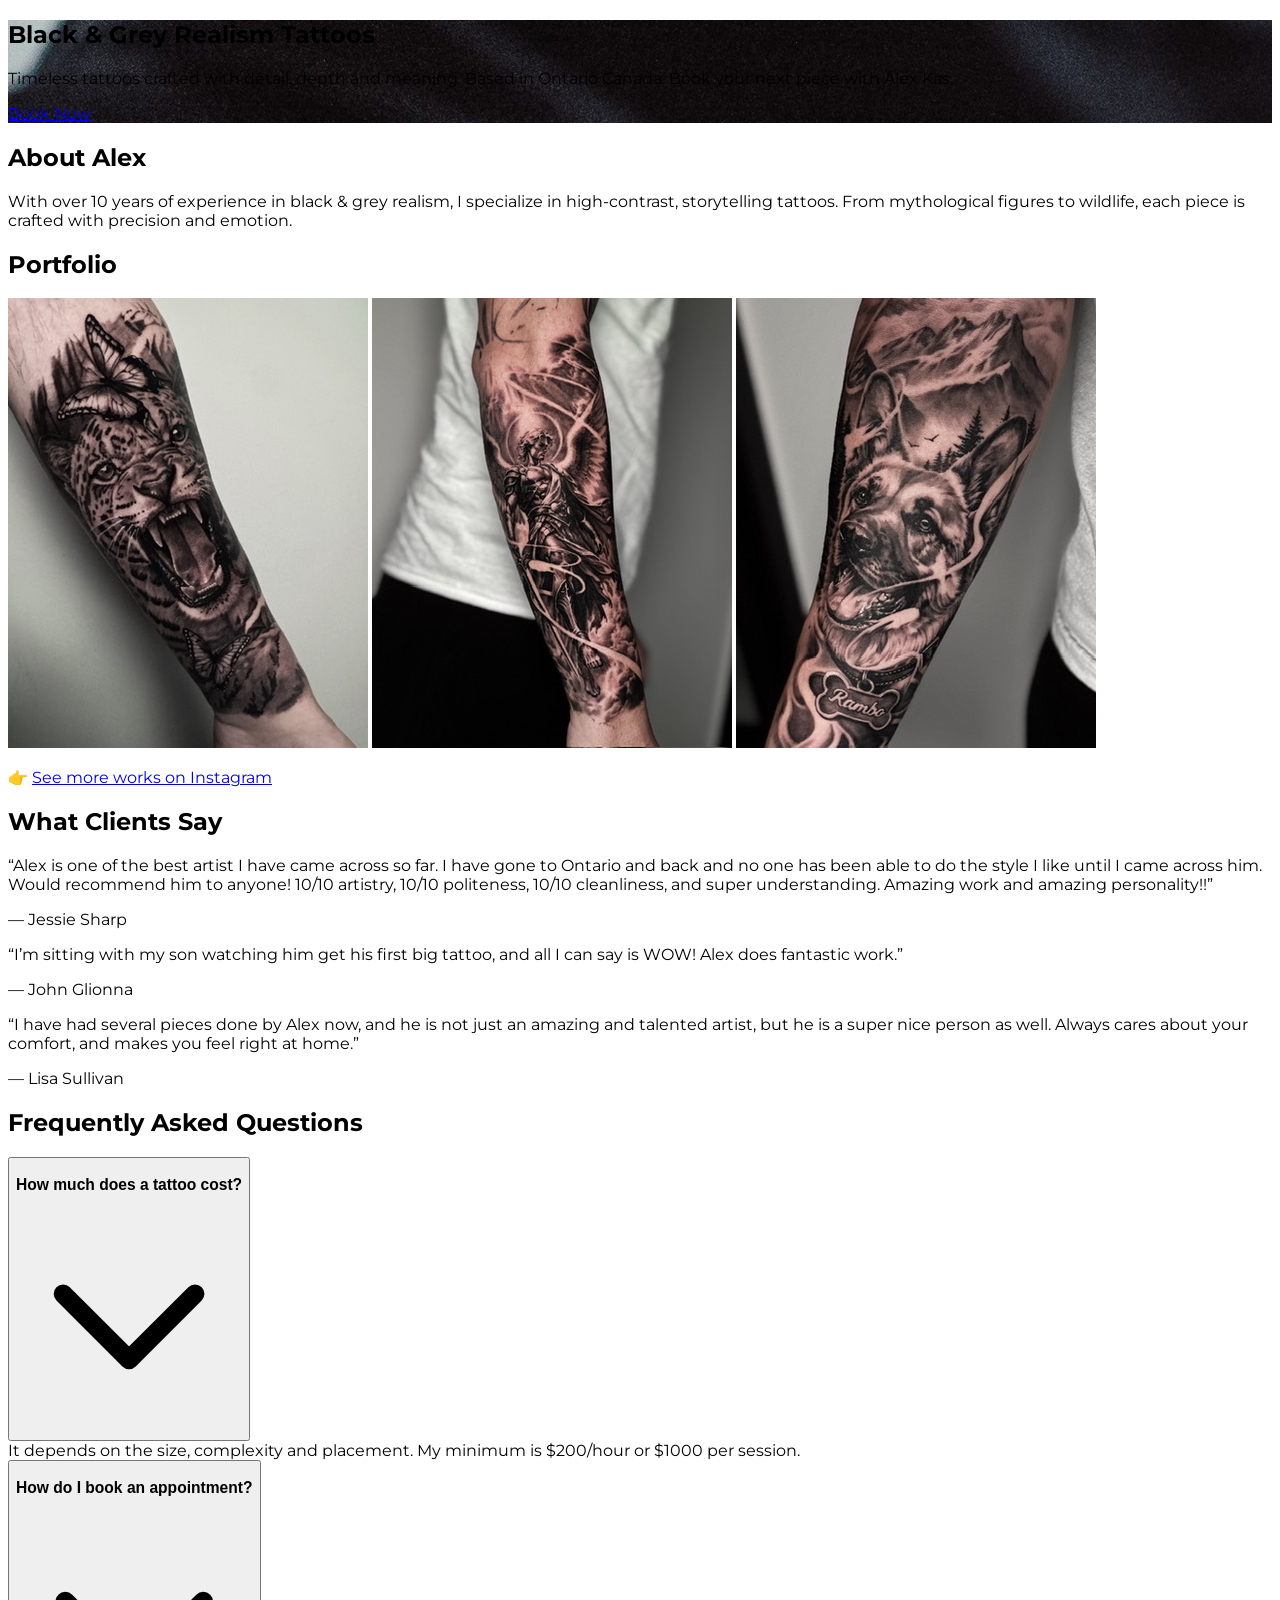
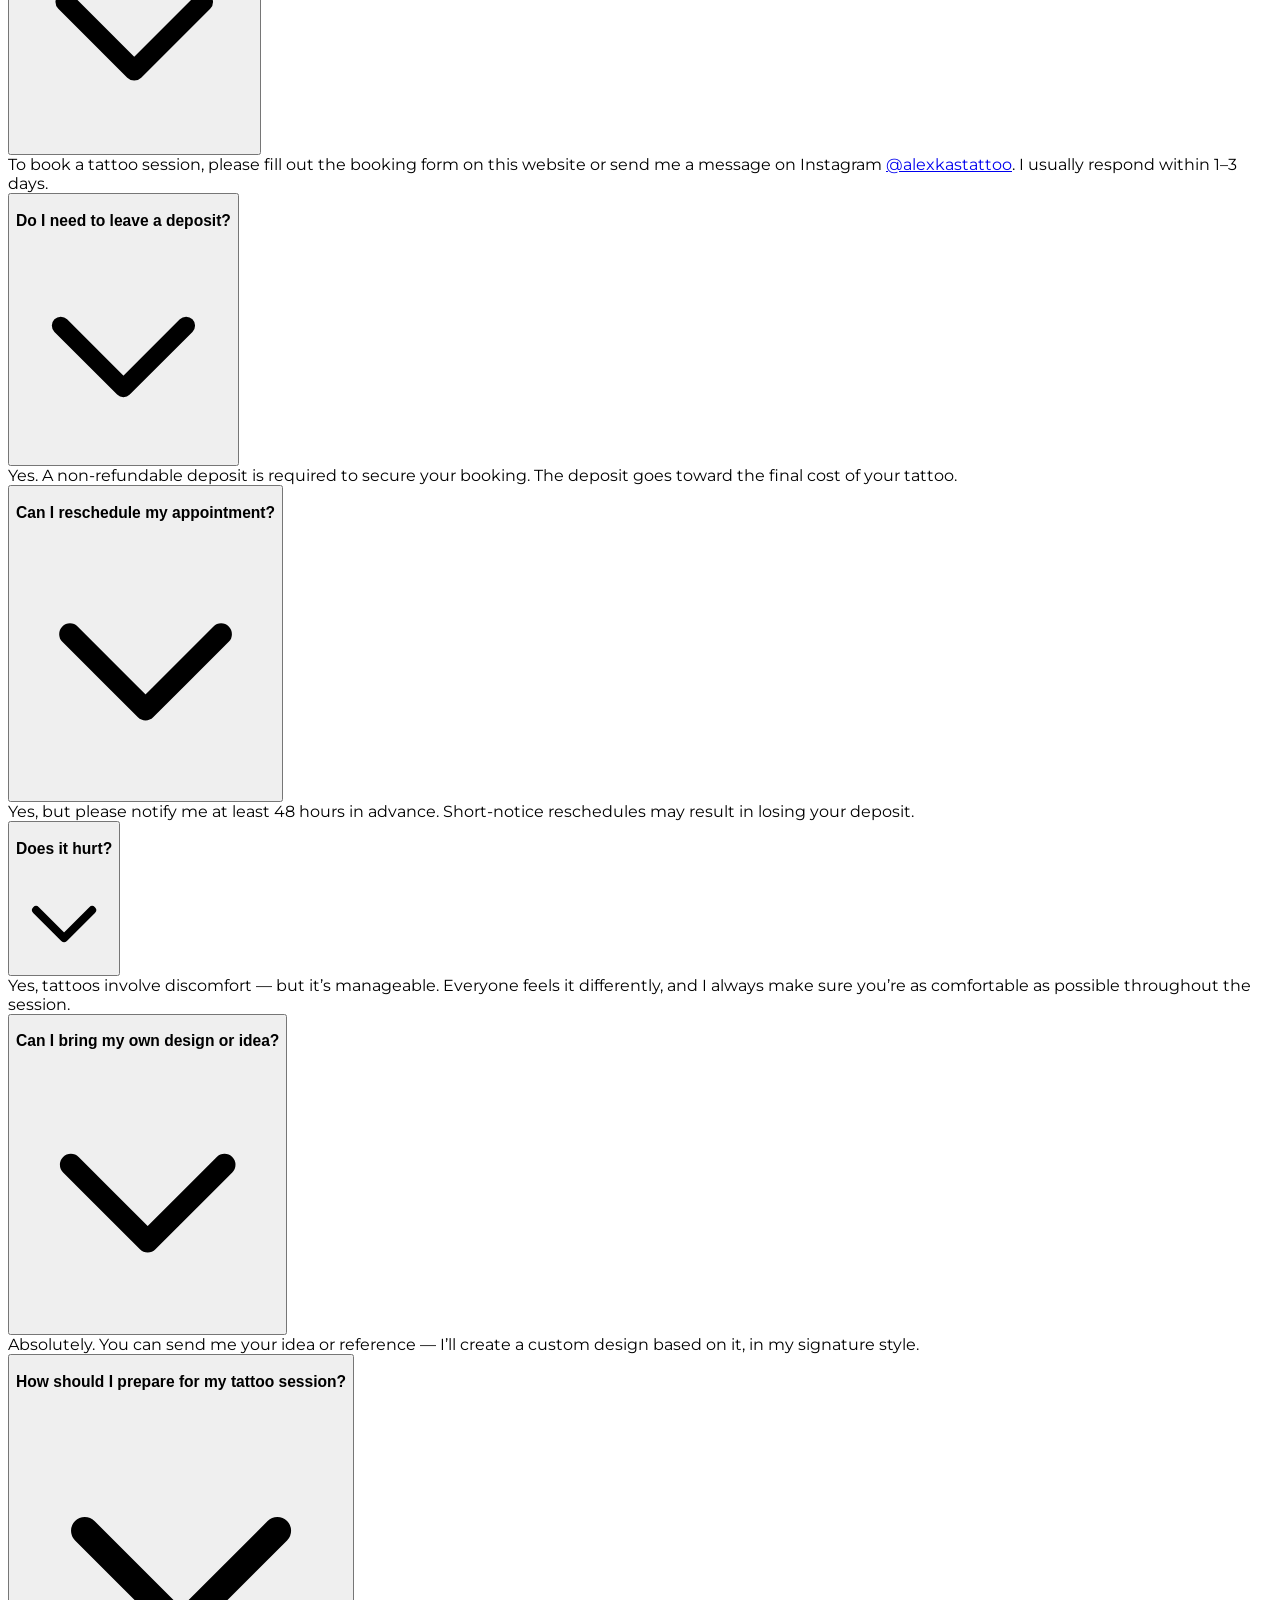
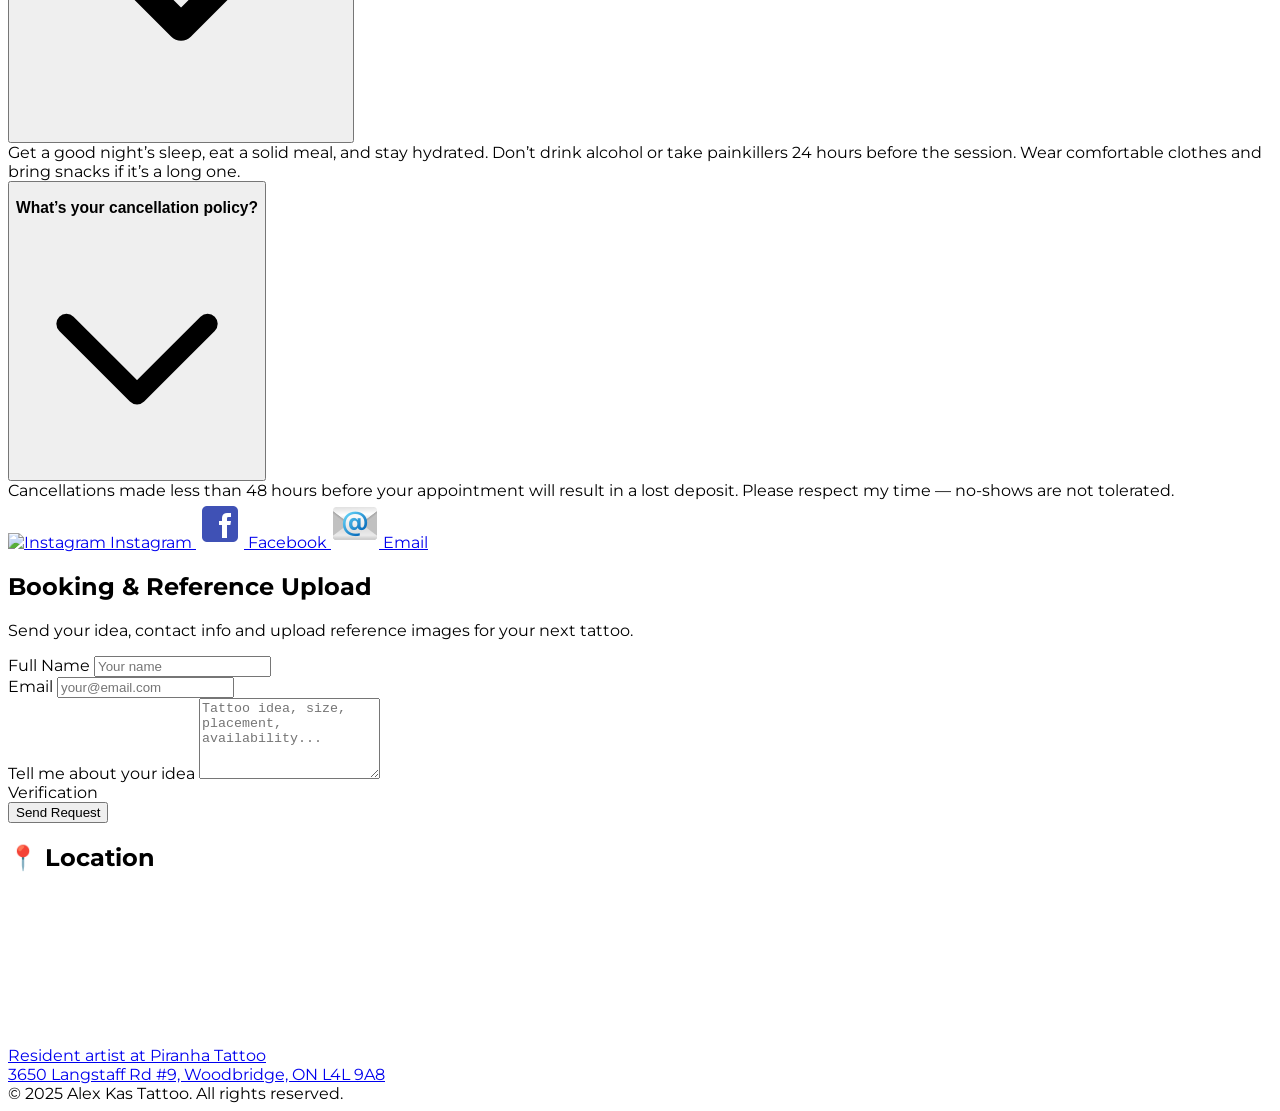
==== index.html @ ca638b86 "Update index.html" ====
<!DOCTYPE html>
<html lang="ru">
<head>
  <meta charset="UTF-8" />
  <meta name="viewport" content="width=device-width, initial-scale=1" />
  <meta name="description" content="Black & Grey realism tattoos by Alex Kas, Woodbridge, Ontario See portfolio & book via Instagram.">
  <!-- Google tag (gtag.js) -->
<script async src="https://www.googletagmanager.com/gtag/js?id=G-YGX8MN893X"></script>
<script>
  window.dataLayer = window.dataLayer || [];
  function gtag(){dataLayer.push(arguments);}
  gtag('js', new Date());

  gtag('config', 'G-YGX8MN893X');
</script>
  <title>Alex Kas Tattoo</title>
  <script src="https://cdn.tailwindcss.com"></script>
  <link rel="icon" href="favicon.ico" type="image/x-icon">
<link rel="shortcut icon" href="img/favicon.ico" type="image/x-icon">
  <link href="https://fonts.googleapis.com/css2?family=Montserrat:wght@400;600;800&display=swap" rel="stylesheet" />
    <script src="https://cdn.tailwindcss.com"></script>
    <script defer src="https://cdn.jsdelivr.net/npm/alpinejs@3.x.x/dist/cdn.min.js"></script>
    <script src="https://www.google.com/recaptcha/api.js" async defer></script>
  <style>
    body { font-family: 'Montserrat', sans-serif; }
  </style>
</head>
<body class="bg-neutral-900 text-white">

  <!-- Логотип по центру -->
<!--<header class="w-full flex justify-start items-center px-6 pt-4 pb-2">
  <img src="img/logo.png" alt="Alex Kas Tattoo Logo" class="h-12" />
</header> -->

 <!-- Главный блок с фоном -->
<section class="h-screen bg-cover bg-center relative" style="background-image: url('./img/alex_work.jpg');">
  <div class="absolute inset-0 bg-black/70"></div> <!-- затемнение -->
  <div class="relative z-10 flex flex-col justify-center items-center h-full text-center px-4">
    <h1 class="text-4xl md:text-6xl font-bold tracking-wide text-white drop-shadow-lg">
      Black & Grey Realism Tattoos
    </h1>
    <p class="mt-4 text-lg md:text-xl text-gray-200 max-w-xl drop-shadow-md">
      Timeless tattoos crafted with detail, depth and meaning. Based in Ontario Canada. Book your next piece with Alex Kas.
    </p>
    <a href="#contact" class="mt-6 inline-block bg-white text-black px-6 py-3 rounded-full font-semibold hover:bg-gray-200 transition">
      Book Now
    </a>
  </div>
</section>

  <!-- О Алексее -->
  <section class="py-16 px-6 max-w-6xl mx-auto text-center">
    <h2 class="text-3xl font-semibold mb-4">About Alex</h2>
    <p class="text-gray-300 text-lg mb-8">
      With over 10 years of experience in black &amp; grey realism, I specialize in high-contrast, storytelling tattoos. From mythological figures to wildlife, each piece is crafted with precision and emotion.
    </p>
  </section>

  <!-- Портфолио -->
  <section class="bg-neutral-800 py-16 px-6">
    <h2 class="text-3xl font-semibold text-center mb-10">Portfolio</h2>
    <div class="grid grid-cols-1 md:grid-cols-3 gap-6 max-w-6xl mx-auto">
      <img src="img/sample1.jpeg" alt="Jaguar anf jungle tattoo" class="rounded-lg shadow-lg" />
      <img src="img/sample2.jpeg" alt="Angel tattoo" class="rounded-lg shadow-lg" />
      <img src="img/sample3.jpeg" alt="Dog and mounths tattoo" class="rounded-lg shadow-lg" />
    </div>
   <p class="text-center text-gray-400 mt-6 text-lg">
  👉 <a href="https://instagram.com/alexkastattoo" target="_blank" class="underline hover:text-white transition">
    See more works on Instagram
  </a>
</p>
  </section>


  <!-- Отзывы -->
  <section class="py-16 px-6 max-w-4xl mx-auto">
    <h2 class="text-3xl font-semibold text-center mb-10">What Clients Say</h2>
    <div class="space-y-6">
      <div class="bg-neutral-800 p-6 rounded-lg shadow">
        <p class="italic text-gray-200">“Alex is one of the best artist I have came across so far. I have gone to Ontario and back and no one has been able to do the style I like until I came across him. Would recommend him to anyone! 10/10 artistry, 10/10 politeness, 10/10 cleanliness, and super understanding. Amazing work and amazing personality!!”</p>
        <p class="mt-2 text-sm text-gray-400">— Jessie Sharp</p>
      </div>
      <div class="bg-neutral-800 p-6 rounded-lg shadow">
        <p class="italic text-gray-200">“I’m sitting with my son watching him get his first big tattoo, and all I can say is WOW! Alex does fantastic work.”</p>
        <p class="mt-2 text-sm text-gray-400">— John Glionna</p>
      </div>
      <div class="bg-neutral-800 p-6 rounded-lg shadow">
        <p class="italic text-gray-200">“I have had several pieces done by Alex now, and he is not just an amazing and talented artist, but he is a super nice person as well. Always cares about your comfort, and makes you feel right at home.”</p>
        <p class="mt-2 text-sm text-gray-400">— Lisa Sullivan</p>
      </div>
    </div>
  </section>

  <!-- Информация о бронировании -->
  <section class="py-16 px-6 max-w-3xl mx-auto">
      <section id="faq" class="bg-neutral-900 py-16 px-6">
  <div class="max-w-4xl mx-auto">
    <h2 class="text-3xl font-bold text-center mb-10">Frequently Asked Questions</h2>
    <div class="space-y-6">
      <div x-data="{ open: false }" class="border-b border-gray-700 pb-4 mb-4">
  <button @click="open = !open" class="flex justify-between items-center w-full text-left text-white text-lg font-semibold">
    <h3 class="text-xl font-semibold">How much does a tattoo cost?</h3>
    <svg :class="{ 'rotate-180': open }" class="w-5 h-5 transform transition-transform" fill="none" stroke="currentColor" stroke-width="2" viewBox="0 0 24 24">
      <path stroke-linecap="round" stroke-linejoin="round" d="M19 9l-7 7-7-7" />
    </svg>
  </button>
  <div x-show="open" x-transition class="mt-2 text-gray-400">
    It depends on the size, complexity and placement. My minimum is $200/hour or $1000 per session.
  </div>
</div>
        <div x-data="{ open: false }" class="border-b border-gray-700 pb-4 mb-4">
  <button @click="open = !open" class="flex justify-between items-center w-full text-left text-white text-lg font-semibold">
    <h3 class="text-xl font-semibold">How do I book an appointment?</h3>
    <svg :class="{ 'rotate-180': open }" class="w-5 h-5 transform transition-transform" fill="none" stroke="currentColor" stroke-width="2" viewBox="0 0 24 24">
      <path stroke-linecap="round" stroke-linejoin="round" d="M19 9l-7 7-7-7" />
    </svg>
  </button>
  <div x-show="open" x-transition class="mt-2 text-gray-400">
     To book a tattoo session, please fill out the booking form on this website or send me a message on Instagram <a href="https://instagram.com/alexkastattoo">@alexkastattoo</a>. I usually respond within 1–3 days.
  </div>
</div>
        <div x-data="{ open: false }" class="border-b border-gray-700 pb-4 mb-4">
  <button @click="open = !open" class="flex justify-between items-center w-full text-left text-white text-lg font-semibold">
    <h3 class="text-xl font-semibold">Do I need to leave a deposit?</h3>
    <svg :class="{ 'rotate-180': open }" class="w-5 h-5 transform transition-transform" fill="none" stroke="currentColor" stroke-width="2" viewBox="0 0 24 24">
      <path stroke-linecap="round" stroke-linejoin="round" d="M19 9l-7 7-7-7" />
    </svg>
  </button>
  <div x-show="open" x-transition class="mt-2 text-gray-400">
     Yes. A non-refundable deposit is required to secure your booking. The deposit goes toward the final cost of your tattoo.
  </div>
</div>
        <div x-data="{ open: false }" class="border-b border-gray-700 pb-4 mb-4">
  <button @click="open = !open" class="flex justify-between items-center w-full text-left text-white text-lg font-semibold">
    <h3 class="text-xl font-semibold">Can I reschedule my appointment?</h3>
    <svg :class="{ 'rotate-180': open }" class="w-5 h-5 transform transition-transform" fill="none" stroke="currentColor" stroke-width="2" viewBox="0 0 24 24">
      <path stroke-linecap="round" stroke-linejoin="round" d="M19 9l-7 7-7-7" />
    </svg>
  </button>
  <div x-show="open" x-transition class="mt-2 text-gray-400">
     Yes, but please notify me at least 48 hours in advance. Short-notice reschedules may result in losing your deposit.
  </div>
</div>
        <div x-data="{ open: false }" class="border-b border-gray-700 pb-4 mb-4">
  <button @click="open = !open" class="flex justify-between items-center w-full text-left text-white text-lg font-semibold">
    <h3 class="text-xl font-semibold">Does it hurt?</h3>
    <svg :class="{ 'rotate-180': open }" class="w-5 h-5 transform transition-transform" fill="none" stroke="currentColor" stroke-width="2" viewBox="0 0 24 24">
      <path stroke-linecap="round" stroke-linejoin="round" d="M19 9l-7 7-7-7" />
    </svg>
  </button>
  <div x-show="open" x-transition class="mt-2 text-gray-400">
     Yes, tattoos involve discomfort — but it’s manageable. Everyone feels it differently, and I always make sure you’re as comfortable as possible throughout the session.
  </div>
</div>
        <div x-data="{ open: false }" class="border-b border-gray-700 pb-4 mb-4">
  <button @click="open = !open" class="flex justify-between items-center w-full text-left text-white text-lg font-semibold">
    <h3 class="text-xl font-semibold">Can I bring my own design or idea?</h3>
    <svg :class="{ 'rotate-180': open }" class="w-5 h-5 transform transition-transform" fill="none" stroke="currentColor" stroke-width="2" viewBox="0 0 24 24">
      <path stroke-linecap="round" stroke-linejoin="round" d="M19 9l-7 7-7-7" />
    </svg>
  </button>
  <div x-show="open" x-transition class="mt-2 text-gray-400">
     Absolutely. You can send me your idea or reference — I’ll create a custom design based on it, in my signature style.
  </div>
</div>
        <div x-data="{ open: false }" class="border-b border-gray-700 pb-4 mb-4">
  <button @click="open = !open" class="flex justify-between items-center w-full text-left text-white text-lg font-semibold">
    <h3 class="text-xl font-semibold">How should I prepare for my tattoo session?</h3>
    <svg :class="{ 'rotate-180': open }" class="w-5 h-5 transform transition-transform" fill="none" stroke="currentColor" stroke-width="2" viewBox="0 0 24 24">
      <path stroke-linecap="round" stroke-linejoin="round" d="M19 9l-7 7-7-7" />
    </svg>
  </button>
  <div x-show="open" x-transition class="mt-2 text-gray-400">
     Get a good night’s sleep, eat a solid meal, and stay hydrated. Don’t drink alcohol or take painkillers 24 hours before the session. Wear comfortable clothes and bring snacks if it’s a long one.
  </div>
</div>
        <div x-data="{ open: false }" class="border-b border-gray-700 pb-4 mb-4">
  <button @click="open = !open" class="flex justify-between items-center w-full text-left text-white text-lg font-semibold">
    <h3 class="text-xl font-semibold">What’s your cancellation policy?</h3>
    <svg :class="{ 'rotate-180': open }" class="w-5 h-5 transform transition-transform" fill="none" stroke="currentColor" stroke-width="2" viewBox="0 0 24 24">
      <path stroke-linecap="round" stroke-linejoin="round" d="M19 9l-7 7-7-7" />
    </svg>
  </button>
  <div x-show="open" x-transition class="mt-2 text-gray-400">
     Cancellations made less than 48 hours before your appointment will result in a lost deposit. Please respect my time — no-shows are not tolerated.
  </div>
</div>
  </div>
</section>
    </div>
     <!-- Соц.сети — иконки с подписями -->
<div class="flex flex-wrap justify-center gap-6 mt-12 text-white">
  <a href="https://instagram.com/alexkastattoo" target="_blank" class="flex items-center gap-2 hover:text-pink-500 transition">
    <img src="img/ig.png" alt="Instagram" class="w-6 h-6" />
    <span class="text-lg">Instagram</span>
  </a>

  <a href="https://www.facebook.com/share/1AUNESRY8v/?mibextid=wwXIfr" target="_blank" class="flex items-center gap-2 hover:text-blue-500 transition">
    <img src="img/fb.png" alt="Facebook" class="w-6 h-6" />
    <span class="text-lg">Facebook</span>
  </a>

  <a href="mailto:alexkastattoo@gmail.com" class="flex items-center gap-2 hover:text-gray-300 transition">
    <img src="img/email.png" alt="Email" class="w-6 h-6" />
    <span class="text-lg">Email</span>
  </a>
</div>
  </section>

  <!-- Контактная форма -->
<section id="contact" class="py-16 px-6 max-w-3xl mx-auto">
    <h2 class="text-3xl font-bold text-center mb-6">Booking & Reference Upload</h2>
      <p class="text-gray-400 text-center mb-8">Send your idea, contact info and upload reference images for your next tattoo.</p>

    <form
      action="https://formsubmit.co/alexkastattoo@gmail.com"
      method="POST"
      enctype="multipart/form-data"
      class="space-y-6 p-6 rounded-lg shadow-lg"
    >
      <input type="hidden" name="_redirect" value="https://alexkastattoo.ca/thanks" />
      <input type="hidden" name="_append" value="false" />
      <input type="hidden" name="_captcha" value="false">
      <input type="hidden" name="_template" value="table">

      <div>
        <label for="name" class="block text-gray-300 mb-1">Full Name</label>
        <input
          type="text"
          id="name"
          name="name"
          required
          placeholder="Your name"
          class="w-full p-3 rounded bg-[#2b2b2b] text-white border border-gray-700 focus:outline-none"
        />
      </div>

      <div>
        <label for="email" class="block text-gray-300 mb-1">Email</label>
        <input
          type="email"
          id="email"
          name="email"
          required
          placeholder="your@email.com"
          class="w-full p-3 rounded bg-[#2b2b2b] text-white border border-gray-700 focus:outline-none"
        />
      </div>

      <div>
        <label for="message" class="block text-gray-300 mb-1">Tell me about your idea</label>
        <textarea
          id="message"
          name="message"
          required
          placeholder="Tattoo idea, size, placement, availability..."
          rows="5"
          class="w-full p-3 rounded bg-[#2b2b2b] text-white border border-gray-700 focus:outline-none"
        ></textarea>
      </div>

      <div>
        <label class="text-gray-300 block mb-2">Verification</label>
        <div class="g-recaptcha" data-sitekey="6LfaK5UrAAAAAIQXeqDtX-rDuoRa6umZ-myr4LVZ"></div>
      </div>

      <button
        type="submit"
        class="w-full bg-white hover:bg-gray-300 text-black font-bold py-3 px-4 rounded transition duration-300"
      >
        Send Request
      </button>
    </form>
  </div>
</section>

<!-- Google reCAPTCHA v2 script -->
<script src="https://www.google.com/recaptcha/api.js" async defer></script>
  </section>


  <!-- MAP SCRIPT -->
  <section id="location" class="py-16 bg-neutral-900 text-center text-white">
    <h2 class="text-3xl font-semibold mb-6">📍 Location</h2>

    <div class="w-full">
        <iframe
            src="https://www.google.com/maps/embed?pb=..."
            class="w-full h-[500px]"
            style="border:0;"
            allowfullscreen=""
            loading="lazy"
            referrerpolicy="strict-origin-when-cross-origin">
        </iframe>
    </div>

    <a href="https://maps.app.goo.gl/rxS71Mxy9fj9t4HE7"
       target="_blank"
       class="block mt-6 text-blue-400 underline hover:text-blue-200">
        Resident artist at Piranha Tattoo<br>
        3650 Langstaff Rd #9, Woodbridge, ON L4L 9A8
    </a>
</section>

  <!-- Футер -->
  <footer class="bg-neutral-950 py-6 text-center text-gray-500 text-sm">
    &copy; 2025 Alex Kas Tattoo. All rights reserved.
  </footer>

</body>
</html>
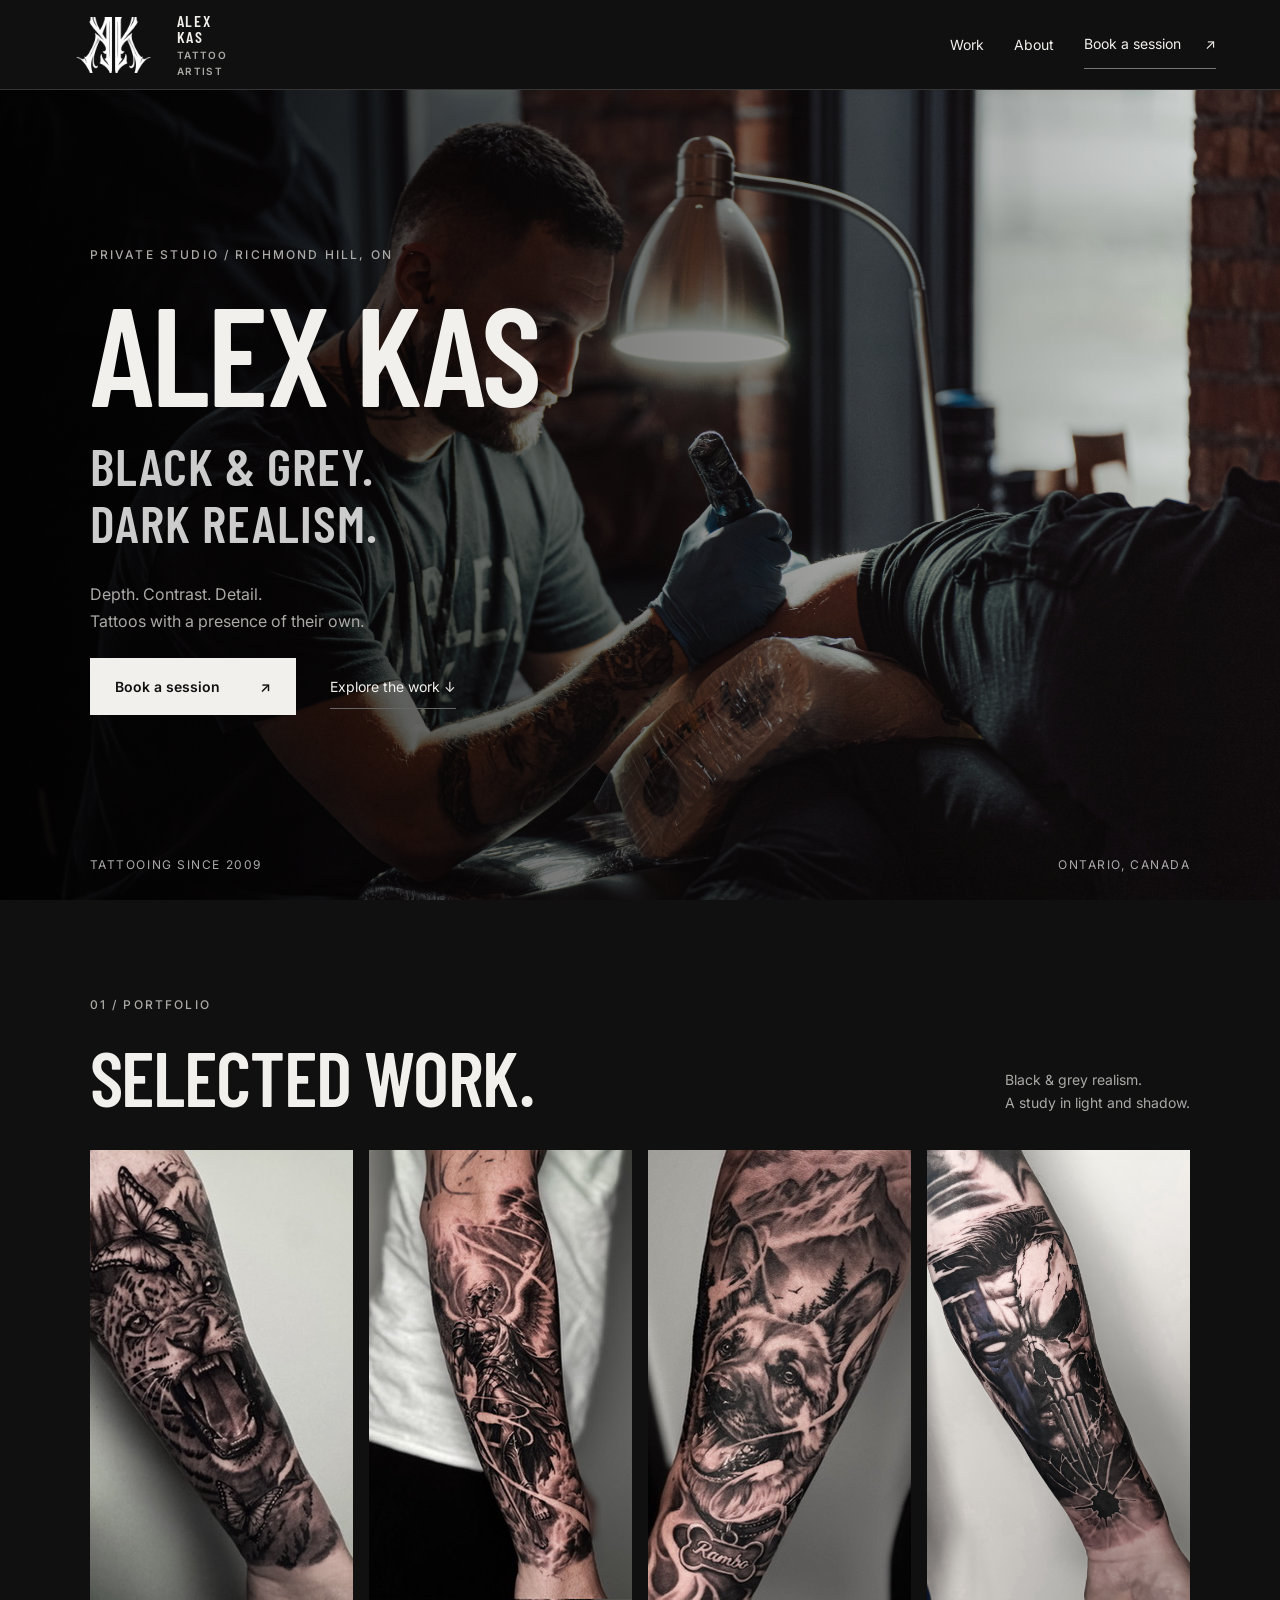
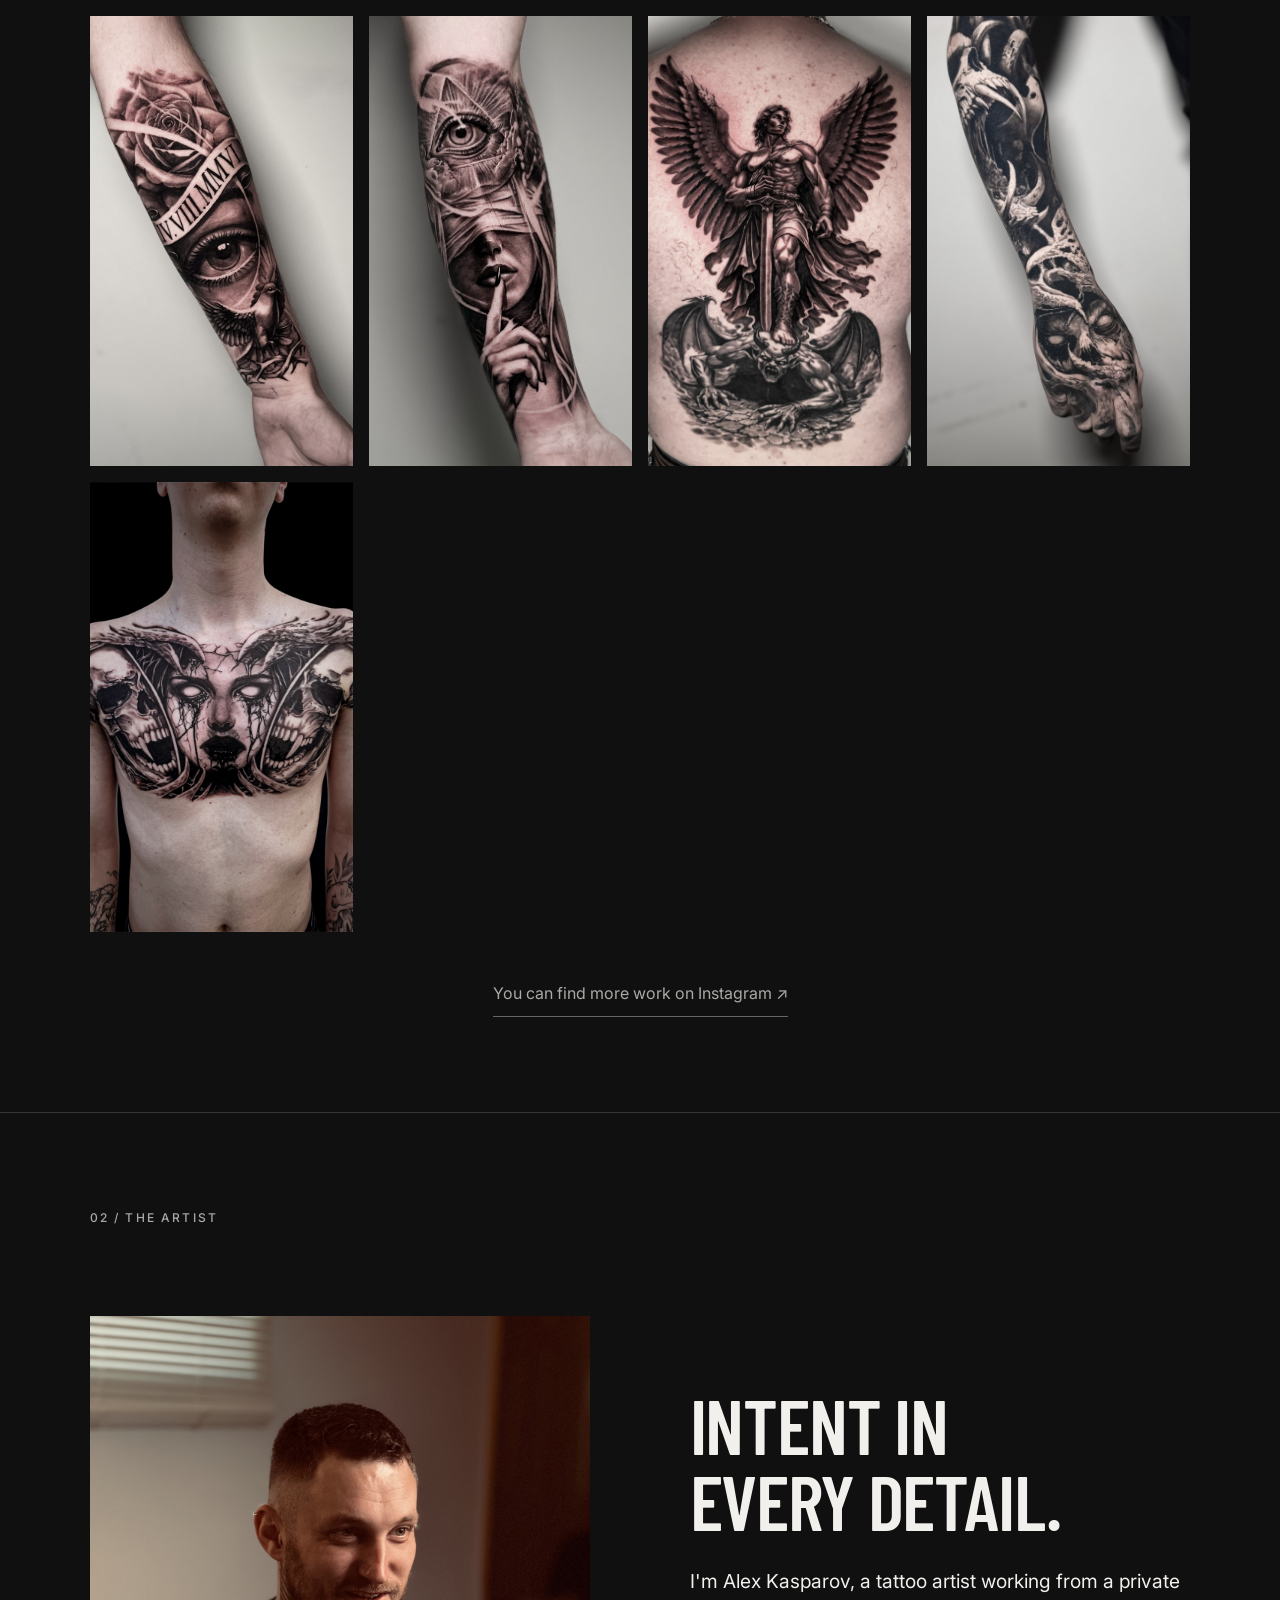
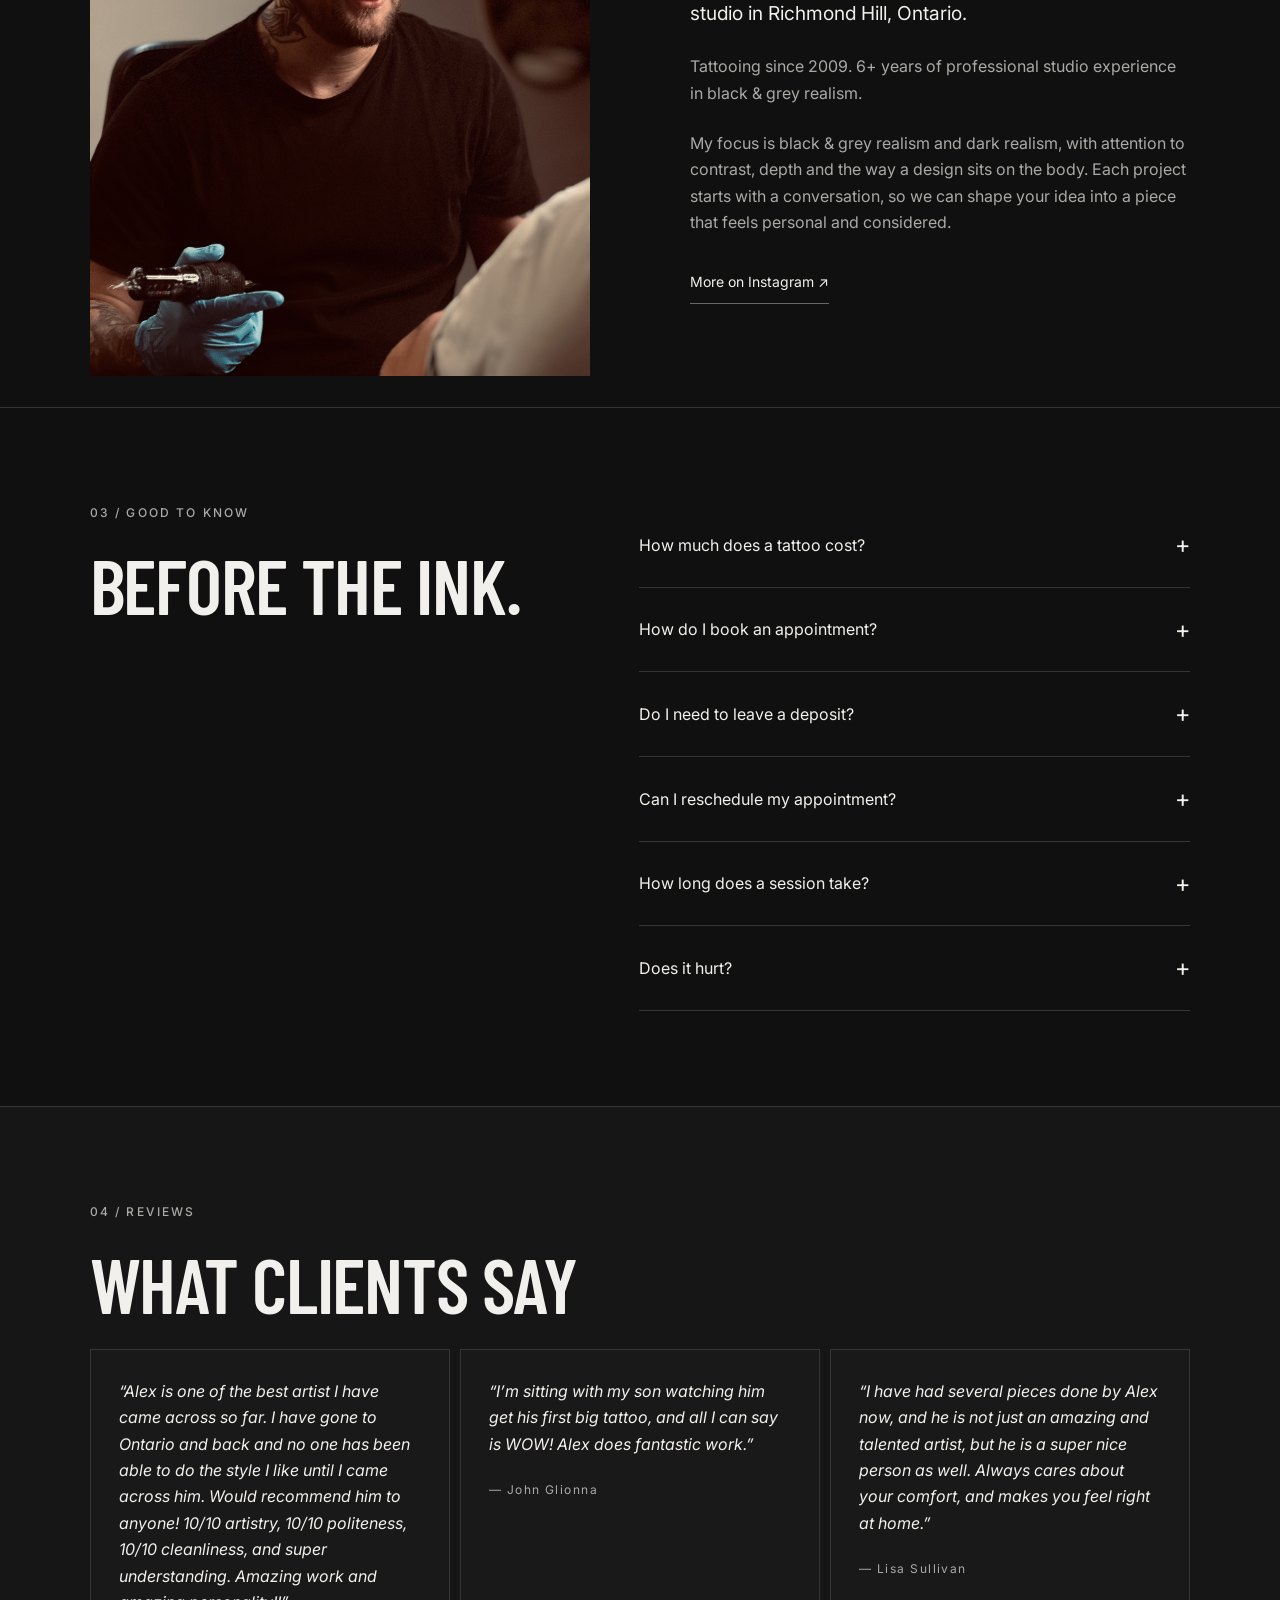
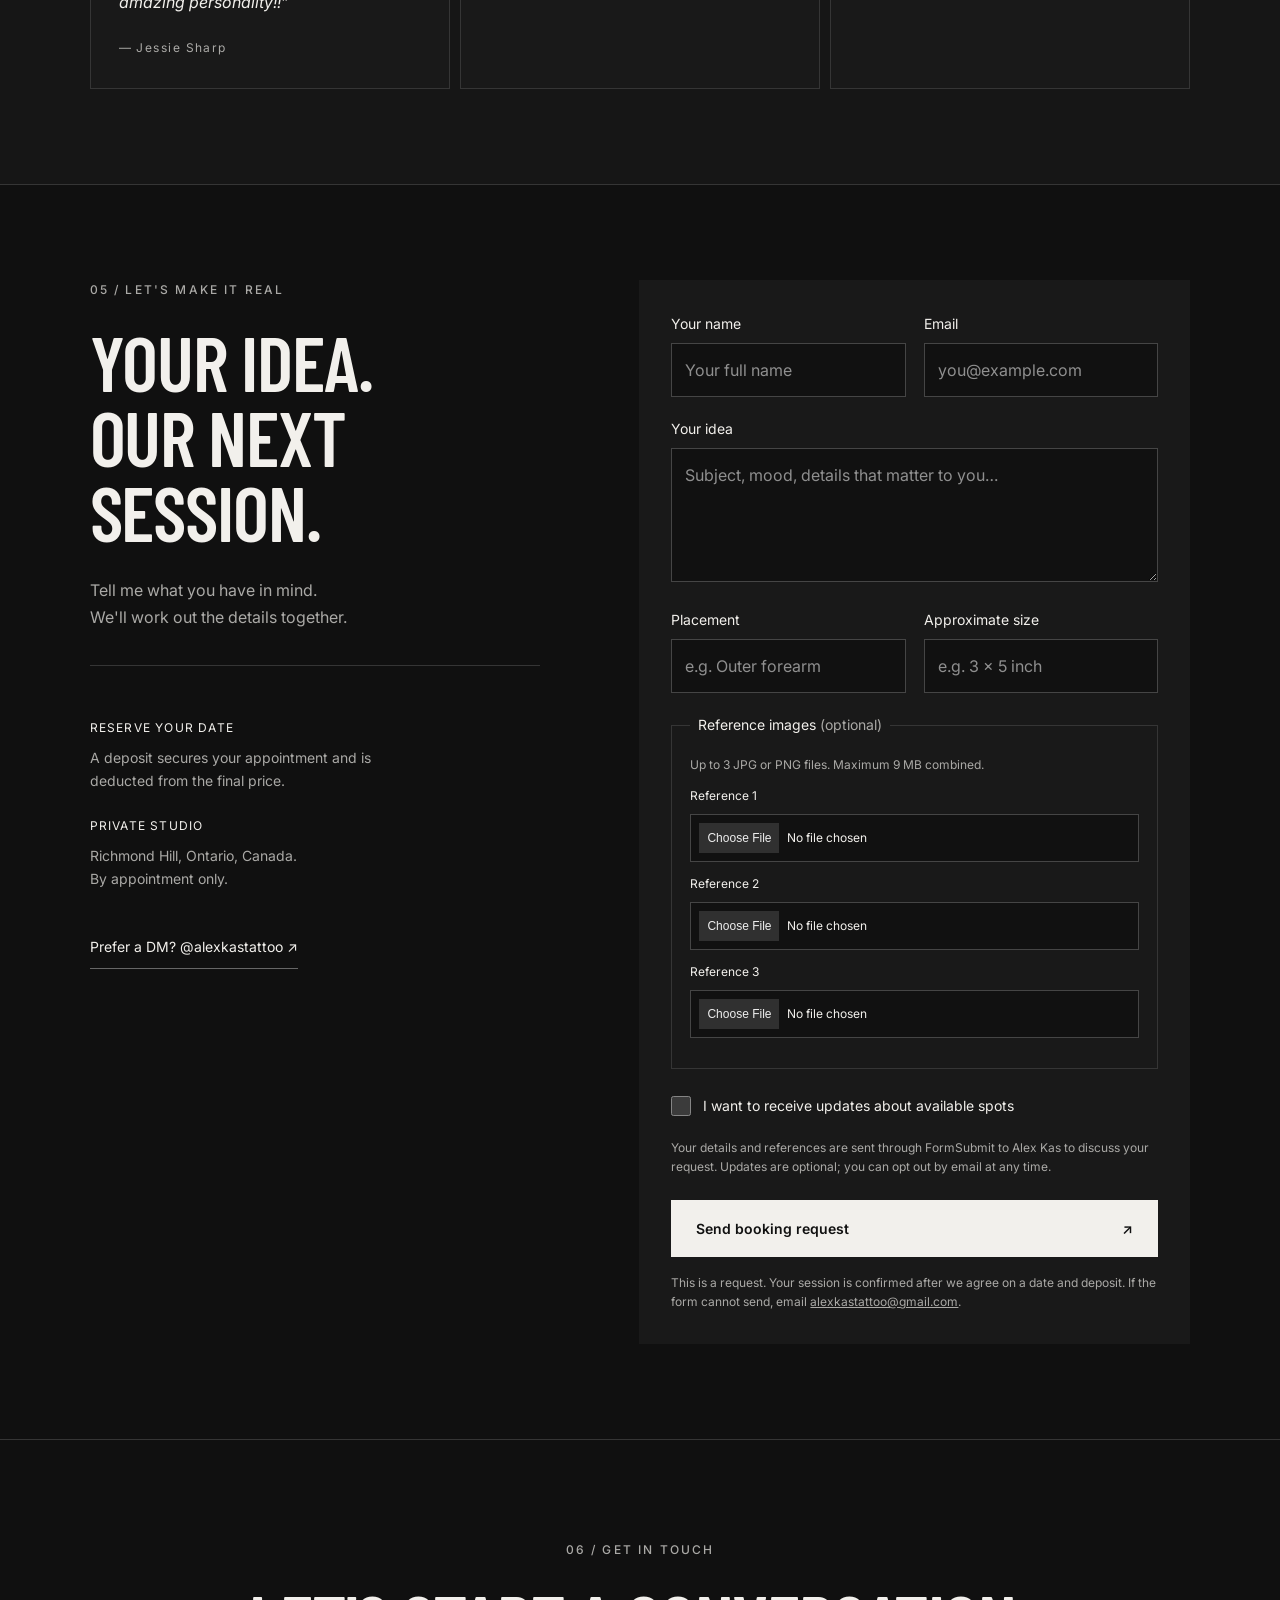
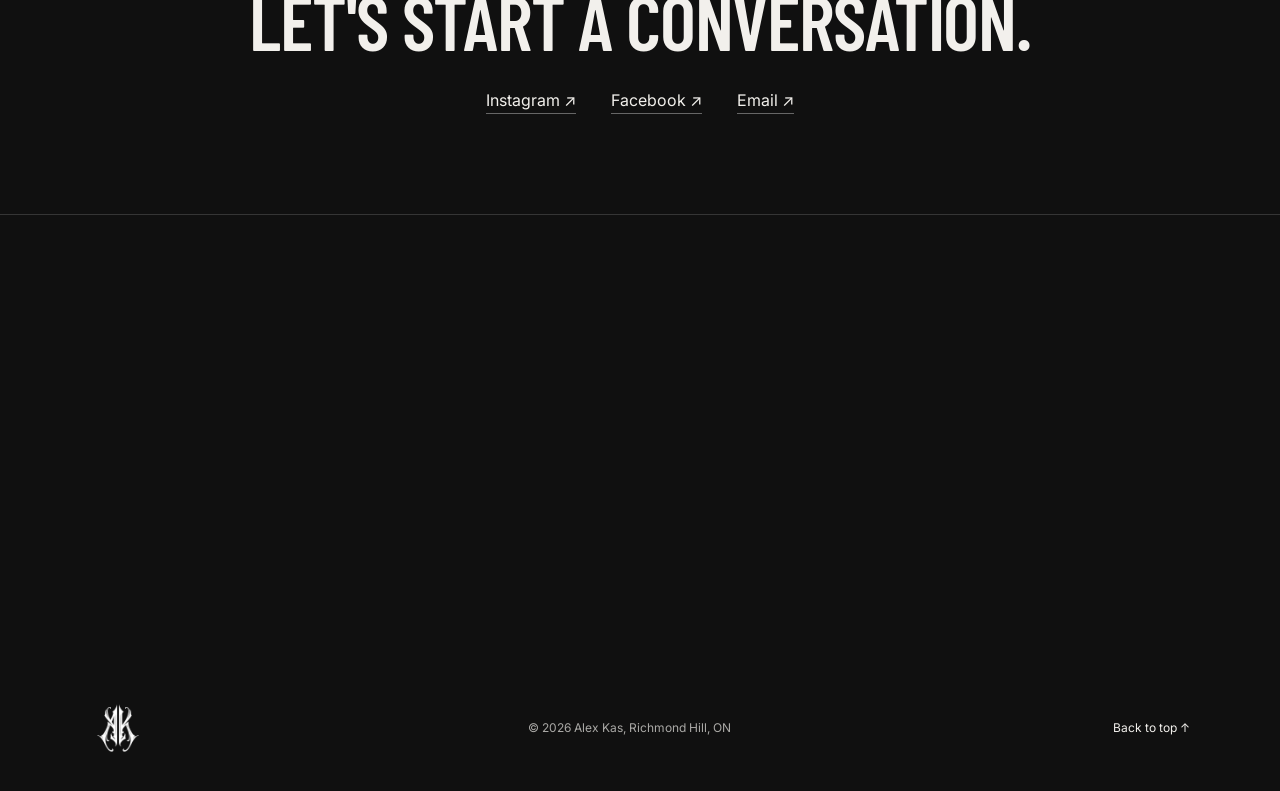
==== commit 61ab57a5: "new design" ====
--- a/index.html
+++ b/index.html
@@ -1,311 +1,211 @@
-<!DOCTYPE html>
-<html lang="ru">
+<!doctype html>
+<!-- PHOTO SETUP: replace images/hero.jpg, about.jpg, work-01.jpg … work-20.jpg and healed-01.jpg … healed-04.jpg with your own optimized JPGs. Update alt text and actual healed intervals below. Keep filenames, or update all matching paths. -->
+<html lang="en">
 <head>
-  <meta charset="UTF-8" />
-  <meta name="viewport" content="width=device-width, initial-scale=1" />
-  <meta name="description" content="Black & Grey realism tattoos by Alex Kas, Woodbridge, Ontario See portfolio & book via Instagram.">
-  <!-- Google tag (gtag.js) -->
-<script async src="https://www.googletagmanager.com/gtag/js?id=G-YGX8MN893X"></script>
-<script>
-  window.dataLayer = window.dataLayer || [];
-  function gtag(){dataLayer.push(arguments);}
-  gtag('js', new Date());
-
-  gtag('config', 'G-YGX8MN893X');
-</script>
-  <title>Alex Kas Tattoo</title>
-  <script src="https://cdn.tailwindcss.com"></script>
-  <link rel="icon" href="favicon.ico" type="image/x-icon">
-<link rel="shortcut icon" href="img/favicon.ico" type="image/x-icon">
-  <link href="https://fonts.googleapis.com/css2?family=Montserrat:wght@400;600;800&display=swap" rel="stylesheet" />
-    <script src="https://cdn.tailwindcss.com"></script>
-    <script defer src="https://cdn.jsdelivr.net/npm/alpinejs@3.x.x/dist/cdn.min.js"></script>
-    <script src="https://www.google.com/recaptcha/api.js" async defer></script>
-  <style>
-    body { font-family: 'Montserrat', sans-serif; }
-  </style>
+  <meta charset="UTF-8">
+  <meta name="viewport" content="width=device-width, initial-scale=1">
+  <meta name="theme-color" content="#101010">
+  <link rel="icon" href="images/favicon.ico" type="image/x-icon">
+  <link rel="icon" type="image/svg+xml" href="data:image/svg+xml,%3Csvg xmlns='http://www.w3.org/2000/svg' viewBox='0 0 64 64'%3E%3Crect width='64' height='64' fill='%23101010'/%3E%3Ctext x='32' y='43' text-anchor='middle' fill='white' font-family='serif' font-size='34'%3EAK%3C/text%3E%3C/svg%3E">
+  <link rel="preconnect" href="https://fonts.googleapis.com">
+  <link rel="preconnect" href="https://fonts.gstatic.com" crossorigin>
+  <link href="https://fonts.googleapis.com/css2?family=Barlow+Condensed:wght@500;600;700&family=Inter:wght@400;500;600&display=swap" rel="stylesheet">
+  <link rel="stylesheet" href="styles.css">
+  <title>Alex Kas | Black and Grey Realism Tattoo Richmond Hill Ontario</title>
+  <meta name="description" content="Black and grey realism tattoo Richmond Hill by Alex Kas. Dark realism in a private Ontario studio. Explore the portfolio and request a session.">
+  <link rel="canonical" href="https://alexkastattoo.ca/">
+  <meta property="og:type" content="website">
+  <meta property="og:locale" content="en_CA">
+  <meta property="og:site_name" content="Alex Kas Tattoo">
+  <meta property="og:url" content="https://alexkastattoo.ca/">
+  <meta property="og:title" content="Alex Kas | Black and Grey Realism Tattoo Richmond Hill">
+  <meta property="og:description" content="Black & grey. Dark realism. Private studio in Richmond Hill, Ontario. Explore the work and book a session.">
+  <!-- Before launch: add og:image with an absolute URL to your own 1200x630 social preview photograph. -->
+  <script src="script.js" defer></script>
 </head>
-<body class="bg-neutral-900 text-white">
-
-  <!-- Логотип по центру -->
-<!--<header class="w-full flex justify-start items-center px-6 pt-4 pb-2">
-  <img src="img/logo.png" alt="Alex Kas Tattoo Logo" class="h-12" />
-</header> -->
-
- <!-- Главный блок с фоном -->
-<section class="h-screen bg-cover bg-center relative" style="background-image: url('./img/alex_work.jpg');">
-  <div class="absolute inset-0 bg-black/70"></div> <!-- затемнение -->
-  <div class="relative z-10 flex flex-col justify-center items-center h-full text-center px-4">
-    <h1 class="text-4xl md:text-6xl font-bold tracking-wide text-white drop-shadow-lg">
-      Black & Grey Realism Tattoos
-    </h1>
-    <p class="mt-4 text-lg md:text-xl text-gray-200 max-w-xl drop-shadow-md">
-      Timeless tattoos crafted with detail, depth and meaning. Based in Ontario Canada. Book your next piece with Alex Kas.
-    </p>
-    <a href="#contact" class="mt-6 inline-block bg-white text-black px-6 py-3 rounded-full font-semibold hover:bg-gray-200 transition">
-      Book Now
+<body>
+  <a class="skip" href="#main">Skip to content</a>
+
+  <header class="header">
+    <a class="brand" href="#home" aria-label="Alex Kas home">
+      <img class="brand-logo" src="images/AK_White.png" alt="Alex Kas logo" width="56" height="56" fetchpriority="high">
+      <span>ALEX KAS<br><small>TATTOO ARTIST</small></span>
     </a>
-  </div>
-</section>
-
-  <!-- О Алексее -->
-  <section class="py-16 px-6 max-w-6xl mx-auto text-center">
-    <h2 class="text-3xl font-semibold mb-4">About Alex</h2>
-    <p class="text-gray-300 text-lg mb-8">
-      With over 10 years of experience in black &amp; grey realism, I specialize in high-contrast, storytelling tattoos. From mythological figures to wildlife, each piece is crafted with precision and emotion.
-    </p>
-  </section>
-
-  <!-- Портфолио -->
-  <section class="bg-neutral-800 py-16 px-6">
-    <h2 class="text-3xl font-semibold text-center mb-10">Portfolio</h2>
-    <div class="grid grid-cols-1 md:grid-cols-3 gap-6 max-w-6xl mx-auto">
-      <img src="img/sample1.jpeg" alt="Jaguar anf jungle tattoo" class="rounded-lg shadow-lg" />
-      <img src="img/sample2.jpeg" alt="Angel tattoo" class="rounded-lg shadow-lg" />
-      <img src="img/sample3.jpeg" alt="Dog and mounths tattoo" class="rounded-lg shadow-lg" />
+    <nav aria-label="Main navigation">
+      <a href="#portfolio">Work</a>
+      <a href="#about">About</a>
+      <a class="nav-book" href="#booking">Book a session <span>↗</span></a>
+    </nav>
+  </header>
+
+  <main id="main">
+    <section class="hero" id="home">
+      <img class="hero-image" src="images/alex_work.jpg" alt="Alex Kas Tattoo" width="1800" height="1200" fetchpriority="high">
+      <div class="hero-shade"></div>
+      <div class="hero-copy">
+        <p class="eyebrow">PRIVATE STUDIO / RICHMOND HILL, ON</p>
+        <h1>ALEX KAS<span>BLACK &amp; GREY.<br>DARK REALISM.</span></h1>
+        <p>Depth. Contrast. Detail.<br>Tattoos with a presence of their own.</p>
+        <a class="button" href="#booking">Book a session <span>↗</span></a>
+        <a class="text-link" href="#portfolio">Explore the work ↓</a>
+      </div>
+      <div class="hero-bottom"><span>TATTOOING SINCE 2009</span><span>ONTARIO, CANADA</span></div>
+    </section>
+
+    <section class="section" id="portfolio">
+      <div class="section-top">
+        <div>
+          <p class="eyebrow">01 / PORTFOLIO</p>
+          <h2>Selected work.</h2>
+        </div>
+        <p>Black &amp; grey realism.<br>A study in light and shadow.</p>
+      </div>
+      <div class="gallery">
+        <a class="work" href="images/sample1.jpeg" data-lightbox data-caption="Selected work 01" aria-label="View work 01"><img src="images/sample1.jpeg" alt="Portfolio photo placeholder 01 — replace with a description of the tattoo" width="360" height="450" loading="lazy"></a>
+        <a class="work" href="images/sample2.jpeg" data-lightbox data-caption="Selected work 02" aria-label="View work 02"><img src="images/sample2.jpeg" alt="Portfolio photo placeholder 02 — replace with a description of the tattoo" width="360" height="450" loading="lazy"></a>
+        <a class="work" href="images/sample3.jpeg" data-lightbox data-caption="Selected work 03" aria-label="View work 03"><img src="images/sample3.jpeg" alt="Portfolio photo placeholder 03 — replace with a description of the tattoo" width="360" height="450" loading="lazy"></a>
+        <a class="work" href="images/sample4.jpg" data-lightbox data-caption="Selected work 04" aria-label="View work 04"><img src="images/sample4.jpg" alt="Portfolio photo placeholder 04 — replace with a description of the tattoo" width="360" height="450" loading="lazy"></a>
+        <a class="work" href="images/sample5.jpg" data-lightbox data-caption="Selected work 05" aria-label="View work 05"><img src="images/sample5.jpg" alt="Portfolio photo placeholder 05 — replace with a description of the tattoo" width="360" height="450" loading="lazy"></a>
+        <a class="work" href="images/sample6.jpg" data-lightbox data-caption="Selected work 06" aria-label="View work 06"><img src="images/sample6.jpg" alt="Portfolio photo placeholder 06 — replace with a description of the tattoo" width="360" height="450" loading="lazy"></a>
+        <a class="work" href="images/sample7.jpg" data-lightbox data-caption="Selected work 07" aria-label="View work 07"><img src="images/sample7.jpg" alt="Portfolio photo placeholder 07 — replace with a description of the tattoo" width="360" height="450" loading="lazy"></a>
+        <a class="work" href="images/sample8.jpg" data-lightbox data-caption="Selected work 08" aria-label="View work 08"><img src="images/sample8.jpg" alt="Portfolio photo placeholder 08 — replace with a description of the tattoo" width="360" height="450" loading="lazy"></a>
+        <a class="work" href="images/sample9.jpg" data-lightbox data-caption="Selected work 09" aria-label="View work 09"><img src="images/sample9.jpg" alt="Portfolio photo placeholder 09 — replace with a description of the tattoo" width="360" height="450" loading="lazy"></a>
+      </div>
+      <p class="gallery-more"><a class="text-link" href="https://www.instagram.com/alexkastattoo/" target="_blank" rel="noopener noreferrer">You can find more work on Instagram ↗</a></p>
+    </section>
+
+      <section class="section about" id="about"><p class="eyebrow">02 / THE ARTIST</p><br>
+        <img src="images/30.jpg" alt="Alex Kas portrait placeholder" width="900" height="1100" loading="lazy"><div><h2>Intent in<br>every detail.</h2>
+          <p class="intro">I'm Alex Kasparov, a tattoo artist working from a private studio in Richmond Hill, Ontario.</p><p>Tattooing since 2009. 6+ years of professional studio experience in black & grey realism.</p><p>My focus is black & grey realism and dark realism, with attention to contrast, depth and the way a design sits on the body. Each project starts with a conversation, so we can shape your idea into a piece that feels personal and considered.</p><a class="text-link" href="https://www.instagram.com/alexkastattoo/" target="_blank" rel="noopener noreferrer">More on Instagram ↗</a></div></section>
+
+    <section class="section faq" id="faq">
+      <div>
+        <p class="eyebrow">03 / GOOD TO KNOW</p>
+        <h2>Before the ink.</h2>
+      </div>
+      <div>
+        <details>
+          <summary>How much does a tattoo cost?<span aria-hidden="true">+</span></summary>
+          <p>Pricing depends on the size, placement, level of detail and time needed. Send your idea and references for an individual estimate before booking. My minimum is $200/hour or $1000 per session.</p>
+        </details>
+        <details>
+          <summary>How do I book an appointment?<span aria-hidden="true">+</span></summary>
+          <p>To book a tattoo session, please fill out the booking form on this website or send me a message on Instagram <a href="https://instagram.com/alexkastattoo">@alexkastattoo</a>. You also can email to alexkastattoo@gmail.com. I usually respond within 1–3 days.</p>
+        </details>
+        <details>
+          <summary>Do I need to leave a deposit?<span aria-hidden="true">+</span></summary>
+          <p>Yes. A non-refundable deposit is required to secure your booking. The deposit goes toward the final cost of your tattoo.</p>
+        </details>
+        <details>
+          <summary>Can I reschedule my appointment?<span aria-hidden="true">+</span></summary>
+          <p>Yes, but please notify me at least 48 hours in advance. Short-notice reschedules may result in losing your deposit.</p>
+        </details>
+        <details>
+          <summary>How long does a session take?<span aria-hidden="true">+</span></summary>
+          <p>Session length depends on the project and placement. Larger or more detailed pieces may need multiple appointments. We will discuss the estimated time before booking.</p>
+        </details>
+        <details>
+          <summary>Does it hurt?<span aria-hidden="true">+</span></summary>
+          <p>Yes, tattoos involve discomfort — but it’s manageable. Everyone feels it differently, and I always make sure you’re as comfortable as possible throughout the session.</p>
+        </details>
+      </div>
+    </section>
+
+    <section class="section reviews" id="reviews">
+      <div class="reviews-copy">
+        <p class="eyebrow">04 / REVIEWS</p>
+        <h2>What clients say</h2>
+        <div class="reviews-grid">
+          <div class="review">
+            <blockquote>“Alex is one of the best artist I have came across so far. I have gone to Ontario and back and no one has been able to do the style I like until I came across him. Would recommend him to anyone! 10/10 artistry, 10/10 politeness, 10/10 cleanliness, and super understanding. Amazing work and amazing personality!!”</blockquote>
+            <cite>— Jessie Sharp</cite>
+          </div>
+          <div class="review">
+            <blockquote>“I’m sitting with my son watching him get his first big tattoo, and all I can say is WOW! Alex does fantastic work.”</blockquote>
+            <cite>— John Glionna</cite>
+          </div>
+          <div class="review">
+            <blockquote>“I have had several pieces done by Alex now, and he is not just an amazing and talented artist, but he is a super nice person as well. Always cares about your comfort, and makes you feel right at home.”</blockquote>
+            <cite>— Lisa Sullivan</cite>
+          </div>
+        </div>
+      </div>
+    </section>
+
+    <section class="section booking" id="booking">
+      <div class="booking-copy">
+        <p class="eyebrow">05 / LET'S MAKE IT REAL</p>
+        <h2>Your idea.<br>Our next session.</h2>
+        <p>Tell me what you have in mind.<br>We'll work out the details together.</p>
+        <dl>
+          <dt>RESERVE YOUR DATE</dt>
+          <dd>A deposit secures your appointment and is deducted from the final price.</dd>
+          <dt>PRIVATE STUDIO</dt>
+          <dd>Richmond Hill, Ontario, Canada.<br>By appointment only.</dd>
+        </dl>
+        <a class="text-link" href="https://www.instagram.com/alexkastattoo/" target="_blank" rel="noopener noreferrer">Prefer a DM? @alexkastattoo ↗</a>
+      </div>
+      <form action="https://formsubmit.co/alexkastattoo@gmail.com" method="POST" enctype="multipart/form-data" id="booking-form">
+        <input type="hidden" name="_subject" value="New tattoo session request — Alex Kas">
+        <input type="hidden" name="_template" value="table">
+        <!-- script.js creates the absolute thanks.html URL, including a GitHub Pages repository path. -->
+        <input type="hidden" name="_next" id="next-url" disabled>
+        <input class="honeypot" type="text" name="_honey" tabindex="-1" autocomplete="off" aria-hidden="true">
+        <div class="form-row">
+          <label>Your name<input name="name" autocomplete="name" placeholder="Your full name" maxlength="100" required></label>
+          <label>Email<input type="email" name="email" autocomplete="email" placeholder="you@example.com" maxlength="254" required></label>
+        </div>
+        <label>Your idea<textarea name="idea" rows="4" placeholder="Subject, mood, details that matter to you…" maxlength="5000" required></textarea></label>
+        <div class="form-row">
+          <label>Placement<input name="placement" placeholder="e.g. Outer forearm" maxlength="150" required></label>
+          <label>Approximate size<input name="size" placeholder="e.g. 3 x 5 inch" maxlength="100" required></label>
+        </div>
+        <fieldset class="uploads">
+          <legend>Reference images <span>(optional)</span></legend>
+          <p id="file-help">Up to 3 JPG or PNG files. Maximum 9 MB combined.</p>
+          <label class="file-label">Reference 1<input type="file" name="attachment" accept="image/jpeg,image/png" aria-describedby="file-help file-status"></label>
+          <label class="file-label">Reference 2<input type="file" name="attachment2" accept="image/jpeg,image/png" aria-describedby="file-help file-status"></label>
+          <label class="file-label">Reference 3<input type="file" name="attachment3" accept="image/jpeg,image/png" aria-describedby="file-help file-status"></label>
+          <p id="file-status" role="status" aria-live="polite"></p>
+        </fieldset>
+        <label class="checkbox"><input type="checkbox" name="available_spots_updates" value="Yes — I want to receive updates about available spots"><span>I want to receive updates about available spots</span></label>
+        <p class="form-note">Your details and references are sent through FormSubmit to Alex Kas to discuss your request. Updates are optional; you can opt out by email at any time.</p>
+        <noscript><p class="form-note">Without JavaScript, FormSubmit shows its own confirmation page. Please keep attachments under 9 MB combined.</p></noscript>
+        <button class="button" type="submit">Send booking request <span>↗</span></button>
+        <p class="form-note">This is a request. Your session is confirmed after we agree on a date and deposit. If the form cannot send, email <a href="mailto:alexkastattoo@gmail.com">alexkastattoo@gmail.com</a>.</p>
+      </form>
+    </section>
+
+    <section class="section contact" id="contact">
+      <p class="eyebrow">06 / GET IN TOUCH</p>
+      <h2>Let's start a conversation.</h2>
+      <div>
+        <a href="https://www.instagram.com/alexkastattoo/" target="_blank" rel="noopener noreferrer">Instagram ↗</a>
+        <a href="https://www.facebook.com/share/1AUNESRY8v/?mibextid=wwXIfr" target="_blank" rel="noopener noreferrer">Facebook ↗</a>
+        <a href="mailto:alexkastattoo@gmail.com">Email ↗</a>
+      </div>
+    </section>
+  </main>
+
+  <iframe class="map" src="https://www.google.com/maps/embed?pb=!1m18!1m12!1m3!1d2677.280096217292!2d-79.4416322!3d43.882024799999996!2m3!1f0!2f0!3f0!3m2!1i1024!2i768!4f13.1!3m3!1m2!1s0x882b2a45f813a87d%3A0xf6c8d6d8f013c3d0!2s40%20Levendale%20Rd%2C%20Richmond%20Hill%2C%20ON%20L4C%204H2!5e1!3m2!1sen!2sca!4v1790644348489!5m2!1sen!2sca" title="Map — 40 Levendale Road, Richmond Hill, ON" allowfullscreen="" loading="lazy" referrerpolicy="strict-origin-when-cross-origin"></iframe>
+
+  <footer>
+    <a class="footer-brand" href="#home"><img class="brand-logo" src="images/AK_White.png" alt="Alex Kas logo" width="56" height="56" fetchpriority="high"></a>
+    <p>© 2026 Alex Kas, Richmond Hill, ON</p>
+    <a href="#home">Back to top ↑</a>
+  </footer>
+
+  <dialog id="lightbox" aria-label="Tattoo portfolio viewer">
+    <button class="close" type="button" aria-label="Close image">✕</button>
+    <div class="lightbox-content">
+      <img id="lightbox-image" alt="">
+      <p id="lightbox-caption"></p>
+      <div class="lightbox-controls">
+        <button type="button" id="previous" aria-label="Previous image">←</button>
+        <span id="image-count" aria-live="polite"></span>
+        <button type="button" id="next" aria-label="Next image">→</button>
+      </div>
     </div>
-   <p class="text-center text-gray-400 mt-6 text-lg">
-  👉 <a href="https://instagram.com/alexkastattoo" target="_blank" class="underline hover:text-white transition">
-    See more works on Instagram
-  </a>
-</p>
-  </section>
-
-
-  <!-- Отзывы -->
-  <section class="py-16 px-6 max-w-4xl mx-auto">
-    <h2 class="text-3xl font-semibold text-center mb-10">What Clients Say</h2>
-    <div class="space-y-6">
-      <div class="bg-neutral-800 p-6 rounded-lg shadow">
-        <p class="italic text-gray-200">“Alex is one of the best artist I have came across so far. I have gone to Ontario and back and no one has been able to do the style I like until I came across him. Would recommend him to anyone! 10/10 artistry, 10/10 politeness, 10/10 cleanliness, and super understanding. Amazing work and amazing personality!!”</p>
-        <p class="mt-2 text-sm text-gray-400">— Jessie Sharp</p>
-      </div>
-      <div class="bg-neutral-800 p-6 rounded-lg shadow">
-        <p class="italic text-gray-200">“I’m sitting with my son watching him get his first big tattoo, and all I can say is WOW! Alex does fantastic work.”</p>
-        <p class="mt-2 text-sm text-gray-400">— John Glionna</p>
-      </div>
-      <div class="bg-neutral-800 p-6 rounded-lg shadow">
-        <p class="italic text-gray-200">“I have had several pieces done by Alex now, and he is not just an amazing and talented artist, but he is a super nice person as well. Always cares about your comfort, and makes you feel right at home.”</p>
-        <p class="mt-2 text-sm text-gray-400">— Lisa Sullivan</p>
-      </div>
-    </div>
-  </section>
-
-  <!-- Информация о бронировании -->
-  <section class="py-16 px-6 max-w-3xl mx-auto">
-      <section id="faq" class="bg-neutral-900 py-16 px-6">
-  <div class="max-w-4xl mx-auto">
-    <h2 class="text-3xl font-bold text-center mb-10">Frequently Asked Questions</h2>
-    <div class="space-y-6">
-      <div x-data="{ open: false }" class="border-b border-gray-700 pb-4 mb-4">
-  <button @click="open = !open" class="flex justify-between items-center w-full text-left text-white text-lg font-semibold">
-    <h3 class="text-xl font-semibold">How much does a tattoo cost?</h3>
-    <svg :class="{ 'rotate-180': open }" class="w-5 h-5 transform transition-transform" fill="none" stroke="currentColor" stroke-width="2" viewBox="0 0 24 24">
-      <path stroke-linecap="round" stroke-linejoin="round" d="M19 9l-7 7-7-7" />
-    </svg>
-  </button>
-  <div x-show="open" x-transition class="mt-2 text-gray-400">
-    It depends on the size, complexity and placement. My minimum is $200/hour or $1000 per session.
-  </div>
-</div>
-        <div x-data="{ open: false }" class="border-b border-gray-700 pb-4 mb-4">
-  <button @click="open = !open" class="flex justify-between items-center w-full text-left text-white text-lg font-semibold">
-    <h3 class="text-xl font-semibold">How do I book an appointment?</h3>
-    <svg :class="{ 'rotate-180': open }" class="w-5 h-5 transform transition-transform" fill="none" stroke="currentColor" stroke-width="2" viewBox="0 0 24 24">
-      <path stroke-linecap="round" stroke-linejoin="round" d="M19 9l-7 7-7-7" />
-    </svg>
-  </button>
-  <div x-show="open" x-transition class="mt-2 text-gray-400">
-     To book a tattoo session, please fill out the booking form on this website or send me a message on Instagram <a href="https://instagram.com/alexkastattoo">@alexkastattoo</a>. I usually respond within 1–3 days.
-  </div>
-</div>
-        <div x-data="{ open: false }" class="border-b border-gray-700 pb-4 mb-4">
-  <button @click="open = !open" class="flex justify-between items-center w-full text-left text-white text-lg font-semibold">
-    <h3 class="text-xl font-semibold">Do I need to leave a deposit?</h3>
-    <svg :class="{ 'rotate-180': open }" class="w-5 h-5 transform transition-transform" fill="none" stroke="currentColor" stroke-width="2" viewBox="0 0 24 24">
-      <path stroke-linecap="round" stroke-linejoin="round" d="M19 9l-7 7-7-7" />
-    </svg>
-  </button>
-  <div x-show="open" x-transition class="mt-2 text-gray-400">
-     Yes. A non-refundable deposit is required to secure your booking. The deposit goes toward the final cost of your tattoo.
-  </div>
-</div>
-        <div x-data="{ open: false }" class="border-b border-gray-700 pb-4 mb-4">
-  <button @click="open = !open" class="flex justify-between items-center w-full text-left text-white text-lg font-semibold">
-    <h3 class="text-xl font-semibold">Can I reschedule my appointment?</h3>
-    <svg :class="{ 'rotate-180': open }" class="w-5 h-5 transform transition-transform" fill="none" stroke="currentColor" stroke-width="2" viewBox="0 0 24 24">
-      <path stroke-linecap="round" stroke-linejoin="round" d="M19 9l-7 7-7-7" />
-    </svg>
-  </button>
-  <div x-show="open" x-transition class="mt-2 text-gray-400">
-     Yes, but please notify me at least 48 hours in advance. Short-notice reschedules may result in losing your deposit.
-  </div>
-</div>
-        <div x-data="{ open: false }" class="border-b border-gray-700 pb-4 mb-4">
-  <button @click="open = !open" class="flex justify-between items-center w-full text-left text-white text-lg font-semibold">
-    <h3 class="text-xl font-semibold">Does it hurt?</h3>
-    <svg :class="{ 'rotate-180': open }" class="w-5 h-5 transform transition-transform" fill="none" stroke="currentColor" stroke-width="2" viewBox="0 0 24 24">
-      <path stroke-linecap="round" stroke-linejoin="round" d="M19 9l-7 7-7-7" />
-    </svg>
-  </button>
-  <div x-show="open" x-transition class="mt-2 text-gray-400">
-     Yes, tattoos involve discomfort — but it’s manageable. Everyone feels it differently, and I always make sure you’re as comfortable as possible throughout the session.
-  </div>
-</div>
-        <div x-data="{ open: false }" class="border-b border-gray-700 pb-4 mb-4">
-  <button @click="open = !open" class="flex justify-between items-center w-full text-left text-white text-lg font-semibold">
-    <h3 class="text-xl font-semibold">Can I bring my own design or idea?</h3>
-    <svg :class="{ 'rotate-180': open }" class="w-5 h-5 transform transition-transform" fill="none" stroke="currentColor" stroke-width="2" viewBox="0 0 24 24">
-      <path stroke-linecap="round" stroke-linejoin="round" d="M19 9l-7 7-7-7" />
-    </svg>
-  </button>
-  <div x-show="open" x-transition class="mt-2 text-gray-400">
-     Absolutely. You can send me your idea or reference — I’ll create a custom design based on it, in my signature style.
-  </div>
-</div>
-        <div x-data="{ open: false }" class="border-b border-gray-700 pb-4 mb-4">
-  <button @click="open = !open" class="flex justify-between items-center w-full text-left text-white text-lg font-semibold">
-    <h3 class="text-xl font-semibold">How should I prepare for my tattoo session?</h3>
-    <svg :class="{ 'rotate-180': open }" class="w-5 h-5 transform transition-transform" fill="none" stroke="currentColor" stroke-width="2" viewBox="0 0 24 24">
-      <path stroke-linecap="round" stroke-linejoin="round" d="M19 9l-7 7-7-7" />
-    </svg>
-  </button>
-  <div x-show="open" x-transition class="mt-2 text-gray-400">
-     Get a good night’s sleep, eat a solid meal, and stay hydrated. Don’t drink alcohol or take painkillers 24 hours before the session. Wear comfortable clothes and bring snacks if it’s a long one.
-  </div>
-</div>
-        <div x-data="{ open: false }" class="border-b border-gray-700 pb-4 mb-4">
-  <button @click="open = !open" class="flex justify-between items-center w-full text-left text-white text-lg font-semibold">
-    <h3 class="text-xl font-semibold">What’s your cancellation policy?</h3>
-    <svg :class="{ 'rotate-180': open }" class="w-5 h-5 transform transition-transform" fill="none" stroke="currentColor" stroke-width="2" viewBox="0 0 24 24">
-      <path stroke-linecap="round" stroke-linejoin="round" d="M19 9l-7 7-7-7" />
-    </svg>
-  </button>
-  <div x-show="open" x-transition class="mt-2 text-gray-400">
-     Cancellations made less than 48 hours before your appointment will result in a lost deposit. Please respect my time — no-shows are not tolerated.
-  </div>
-</div>
-  </div>
-</section>
-    </div>
-     <!-- Соц.сети — иконки с подписями -->
-<div class="flex flex-wrap justify-center gap-6 mt-12 text-white">
-  <a href="https://instagram.com/alexkastattoo" target="_blank" class="flex items-center gap-2 hover:text-pink-500 transition">
-    <img src="img/ig.png" alt="Instagram" class="w-6 h-6" />
-    <span class="text-lg">Instagram</span>
-  </a>
-
-  <a href="https://www.facebook.com/share/1AUNESRY8v/?mibextid=wwXIfr" target="_blank" class="flex items-center gap-2 hover:text-blue-500 transition">
-    <img src="img/fb.png" alt="Facebook" class="w-6 h-6" />
-    <span class="text-lg">Facebook</span>
-  </a>
-
-  <a href="mailto:alexkastattoo@gmail.com" class="flex items-center gap-2 hover:text-gray-300 transition">
-    <img src="img/email.png" alt="Email" class="w-6 h-6" />
-    <span class="text-lg">Email</span>
-  </a>
-</div>
-  </section>
-
-  <!-- Контактная форма -->
-<section id="contact" class="py-16 px-6 max-w-3xl mx-auto">
-    <h2 class="text-3xl font-bold text-center mb-6">Booking & Reference Upload</h2>
-      <p class="text-gray-400 text-center mb-8">Send your idea, contact info and upload reference images for your next tattoo.</p>
-
-    <form
-      action="https://formsubmit.co/alexkastattoo@gmail.com"
-      method="POST"
-      enctype="multipart/form-data"
-      class="space-y-6 p-6 rounded-lg shadow-lg"
-    >
-      <input type="hidden" name="_redirect" value="https://alexkastattoo.ca/thanks" />
-      <input type="hidden" name="_append" value="false" />
-      <input type="hidden" name="_captcha" value="false">
-      <input type="hidden" name="_template" value="table">
-
-      <div>
-        <label for="name" class="block text-gray-300 mb-1">Full Name</label>
-        <input
-          type="text"
-          id="name"
-          name="name"
-          required
-          placeholder="Your name"
-          class="w-full p-3 rounded bg-[#2b2b2b] text-white border border-gray-700 focus:outline-none"
-        />
-      </div>
-
-      <div>
-        <label for="email" class="block text-gray-300 mb-1">Email</label>
-        <input
-          type="email"
-          id="email"
-          name="email"
-          required
-          placeholder="your@email.com"
-          class="w-full p-3 rounded bg-[#2b2b2b] text-white border border-gray-700 focus:outline-none"
-        />
-      </div>
-
-      <div>
-        <label for="message" class="block text-gray-300 mb-1">Tell me about your idea</label>
-        <textarea
-          id="message"
-          name="message"
-          required
-          placeholder="Tattoo idea, size, placement, availability..."
-          rows="5"
-          class="w-full p-3 rounded bg-[#2b2b2b] text-white border border-gray-700 focus:outline-none"
-        ></textarea>
-      </div>
-
-      <div>
-        <label class="text-gray-300 block mb-2">Verification</label>
-        <div class="g-recaptcha" data-sitekey="6LfaK5UrAAAAAIQXeqDtX-rDuoRa6umZ-myr4LVZ"></div>
-      </div>
-
-      <button
-        type="submit"
-        class="w-full bg-white hover:bg-gray-300 text-black font-bold py-3 px-4 rounded transition duration-300"
-      >
-        Send Request
-      </button>
-    </form>
-  </div>
-</section>
-
-<!-- Google reCAPTCHA v2 script -->
-<script src="https://www.google.com/recaptcha/api.js" async defer></script>
-  </section>
-
-
-  <!-- MAP SCRIPT -->
-  <section id="location" class="py-16 bg-neutral-900 text-center text-white">
-    <h2 class="text-3xl font-semibold mb-6">📍 Location</h2>
-
-    <div class="w-full">
-        <iframe
-            src="https://www.google.com/maps/embed?pb=..."
-            class="w-full h-[500px]"
-            style="border:0;"
-            allowfullscreen=""
-            loading="lazy"
-            referrerpolicy="strict-origin-when-cross-origin">
-        </iframe>
-    </div>
-
-    <a href="https://maps.app.goo.gl/rxS71Mxy9fj9t4HE7"
-       target="_blank"
-       class="block mt-6 text-blue-400 underline hover:text-blue-200">
-        Resident artist at Piranha Tattoo<br>
-        3650 Langstaff Rd #9, Woodbridge, ON L4L 9A8
-    </a>
-</section>
-
-  <!-- Футер -->
-  <footer class="bg-neutral-950 py-6 text-center text-gray-500 text-sm">
-    &copy; 2025 Alex Kas Tattoo. All rights reserved.
-  </footer>
-
+  </dialog>
 </body>
 </html>
--- a/styles.css
+++ b/styles.css
@@ -0,0 +1,5 @@
+:root{color-scheme:dark;--bg:#101010;--panel:#191919;--text:#f2f0ec;--muted:#aaa9a6;--line:#353535;--heading:'Barlow Condensed','Arial Narrow',sans-serif}*{box-sizing:border-box}html{scroll-behavior:smooth;scroll-padding-top:90px}body{margin:0;background:var(--bg);color:var(--text);font-family:Inter,Arial,sans-serif;font-size:16px;line-height:1.65}a{color:inherit;text-decoration:none}button,input,textarea{font:inherit}a,button,input,textarea,summary{-webkit-tap-highlight-color:transparent}a:focus-visible,button:focus-visible,input:focus-visible,textarea:focus-visible,summary:focus-visible{outline:2px solid #fff;outline-offset:5px}p{color:var(--muted);margin:0 0 24px}h1,h2{font-family:var(--heading);font-weight:600;line-height:.98;letter-spacing:-.015em;margin:0 0 28px;text-transform:uppercase}h2{font-size:clamp(3.2rem,6vw,5.6rem)}img{display:block;width:100%;object-fit:cover}button,a,input,textarea{touch-action:manipulation}.header{height:90px;display:flex;align-items:center;justify-content:space-between;padding:0 5%;border-bottom:1px solid var(--line);background:var(--bg)}.brand{display:flex;align-items:center;gap:14px;font-family:var(--heading);font-size:2.5rem;font-weight:600;line-height:1}.brand span{font-size:1rem;letter-spacing:.1em}.brand small{font-family:Inter,sans-serif;font-size:.625rem;letter-spacing:.14em;color:var(--muted)}nav{display:flex;gap:30px;align-items:center;font-size:.875rem}.nav-book{border-bottom:1px solid #777;padding:12px 0}.nav-book span{margin-left:20px}.hero{position:relative;min-height:740px;min-height:min(850px,calc(100svh - 90px));display:flex;align-items:center;padding:80px 7% 110px;isolation:isolate}.hero-image,.hero-shade{position:absolute;inset:0;width:100%;height:100%;z-index:-2}.hero-image{object-position:70% 50%}.hero-shade{z-index:-1;background:linear-gradient(90deg,rgba(0,0,0,.83),rgba(0,0,0,.35) 65%,rgba(0,0,0,.05))}.eyebrow{font-size:.75rem;letter-spacing:.18em;font-weight:500;margin-bottom:24px}.hero h1{font-size:clamp(5.2rem,11vw,10rem);line-height:.88}.hero h1 span{display:block;font-size:.37em;line-height:1.1;letter-spacing:.02em;margin-top:24px;color:#ccc}.hero-copy>p:not(.eyebrow){margin-top:30px}.button{min-height:56px;background:var(--text);color:#111;padding:16px 24px;border:1px solid var(--text);display:inline-flex;align-items:center;justify-content:space-between;gap:40px;font-weight:600;font-size:.875rem;cursor:pointer}.button:hover{background:#ccc;border-color:#ccc}.text-link{display:inline-block;font-size:.875rem;border-bottom:1px solid #666;padding:10px 0}.hero .text-link{margin-left:30px}.hero-bottom{position:absolute;bottom:25px;left:7%;right:7%;display:flex;justify-content:space-between;color:#aaa;font-size:.75rem;letter-spacing:.13em}.section{padding:95px 7%;border-bottom:1px solid var(--line)}.section-top{display:flex;justify-content:space-between;align-items:flex-end;gap:30px;margin-bottom:36px}.section-top h2{margin-bottom:0}.section-top>p{font-size:.875rem;margin:0}.gallery{display:grid;grid-template-columns:repeat(4,minmax(0,1fr));gap:16px}.gallery-more{text-align:center;margin:38px 0 0}.gallery-more .text-link{font-size:1rem}.work{display:block;position:relative;overflow:hidden;background:#202020}.work img{aspect-ratio:4/5;transition:transform .35s}.work:hover img{transform:scale(1.035)}.work>span{position:absolute;left:16px;right:16px;bottom:12px;display:flex;justify-content:space-between;font-size:.75rem}.work b{font-size:1.2rem;font-weight:400}.healed{background:#161616}.healed-grid{display:grid;grid-template-columns:repeat(4,minmax(0,1fr));gap:20px}.reviews{background:#161616}.reviews-grid{display:grid;grid-template-columns:repeat(3,minmax(0,1fr));gap:10px}.review{background:var(--panel);border:1px solid var(--line);padding:28px}.review blockquote{margin:0 0 18px;font-style:italic;color:var(--text)}.review cite{font-style:normal;font-size:.75rem;letter-spacing:.12em;color:var(--muted)}figure{margin:0}figcaption{font-size:.875rem;margin-top:14px}figcaption span{display:block;color:var(--muted);font-size:.75rem;margin-top:4px}.about{display:grid;grid-template-columns:1fr 1fr;align-items:center;gap:9%}.about>img{max-height:660px}.about .intro{font-size:1.2rem;color:var(--text)}.booking{display:grid;grid-template-columns:.9fr 1.1fr;gap:9%}.booking dl{border-top:1px solid var(--line);padding-top:28px;margin:35px 0}.booking dt{font-size:.75rem;letter-spacing:.1em;margin-top:24px}.booking dd{color:var(--muted);margin:8px 0;font-size:.875rem;max-width:340px}form{background:var(--panel);padding:32px}.form-row{display:grid;grid-template-columns:1fr 1fr;gap:18px}label{display:block;font-size:.875rem;margin-bottom:20px}input:not([type=checkbox]),textarea{width:100%;min-width:0;background:#111;color:var(--text);border:1px solid #454545;border-radius:0;padding:13px;margin-top:8px;font-size:16px}textarea{resize:vertical}input::placeholder,textarea::placeholder{color:#8f8f8f}fieldset{border:1px solid var(--line);margin:0 0 25px;padding:18px;min-width:0}legend{font-size:.875rem;padding:0 8px}legend span{color:var(--muted)}.uploads p{font-size:.75rem;margin-bottom:12px}.file-label{font-size:.75rem;margin-bottom:12px}.file-label input{font-size:.75rem;padding:8px}input::file-selector-button{background:#303030;color:#eee;border:0;padding:8px;cursor:pointer;margin-right:8px}.checkbox{display:flex;align-items:flex-start;gap:12px;font-size:.875rem;cursor:pointer}.checkbox input{width:20px;height:20px;flex:0 0 20px;accent-color:#eee;margin:2px 0}.form-note{font-size:.75rem;line-height:1.6;margin:16px 0 0}.form-note a{text-decoration:underline;overflow-wrap:anywhere}form>.button{width:100%;margin-top:24px}.honeypot{display:none!important}#file-status{margin:0;color:#eee}.faq{display:grid;grid-template-columns:.9fr 1.1fr;gap:9%}details{border-bottom:1px solid var(--line)}summary{display:flex;justify-content:space-between;align-items:center;gap:20px;cursor:pointer;padding:22px 0;list-style:none}summary::-webkit-details-marker{display:none}summary span{font-size:1.5rem;font-weight:400;transition:transform .2s}details[open] summary span{transform:rotate(45deg)}details p{font-size:.875rem;max-width:560px}.contact{text-align:center;padding-top:100px;padding-bottom:100px}.contact h2{font-size:clamp(3rem,6vw,6rem)}.contact>div{display:flex;justify-content:center;gap:35px;flex-wrap:wrap}.contact a{border-bottom:1px solid #666;font-size:1rem;overflow-wrap:anywhere}.map{display:block;width:100%;height:450px;border:0}footer{padding:35px 7%;display:flex;gap:24px;justify-content:space-between;align-items:center;font-size:.75rem}footer p{margin:0}.footer-brand{font-family:var(--heading);font-size:2rem;font-weight:600}dialog{background:#111;border:1px solid #444;color:var(--text);width:min(1000px,95vw);max-height:94svh;padding:50px 20px 20px}dialog::backdrop{background:rgba(0,0,0,.92)}.lightbox-content img{max-height:66svh;object-fit:contain}.lightbox-content p{text-align:center;margin:14px 0;font-size:.875rem}.close{position:absolute;right:10px;top:4px}.close,.lightbox-controls button{min-width:44px;min-height:44px;background:transparent;border:1px solid #555;color:#fff;cursor:pointer}.lightbox-controls{display:flex;align-items:center;justify-content:center;gap:25px;font-size:.875rem}body.modal-open{overflow:hidden}.skip{position:fixed;top:-100px;left:20px;background:white;color:#111;z-index:10;padding:12px}.skip:focus{top:10px}.thank-you{max-width:750px;margin:auto;min-height:100svh;padding:70px 25px;display:flex;flex-direction:column;align-items:flex-start;justify-content:center}.thank-you .footer-brand{margin-bottom:65px}.thank-you h1{font-size:clamp(3.7rem,8vw,6rem)}.thank-you .text-link{margin-top:18px}
+@media(min-width:1600px){.section,.header,footer{padding-left:max(7%,calc((100% - 1440px)/2));padding-right:max(7%,calc((100% - 1440px)/2))}}
+@media(max-width:900px){.reviews-grid{grid-template-columns:1fr}.gallery{grid-template-columns:repeat(3,minmax(0,1fr))}.about,.booking,.faq{gap:35px}.booking{grid-template-columns:1fr}.booking-copy{max-width:560px}.form-row{gap:15px}.healed-grid{grid-template-columns:repeat(2,minmax(0,1fr))}form{padding:25px}}
+@media(max-width:600px){html{scroll-padding-top:20px}.header{height:76px;padding:0 6%}.brand{font-size:2rem;gap:10px}.brand span{font-size:.875rem}nav{gap:16px}nav>a:not(.nav-book){display:none}.nav-book{font-size:.75rem}.nav-book span{margin-left:12px}.hero{min-height:680px;min-height:calc(100svh - 76px);padding:60px 6% 95px}.hero h1{font-size:5.8rem;font-size:clamp(4.8rem,23vw,8rem)}.hero .eyebrow{font-size:.7rem;letter-spacing:.1em}.hero .text-link{display:table;margin:15px 0 0}.hero-bottom{left:6%;right:6%;font-size:.625rem;letter-spacing:.06em}.hero-image{object-position:60% center}.hero-shade{background:linear-gradient(90deg,rgba(0,0,0,.82),rgba(0,0,0,.4))}.section{padding:65px 6%}.section-top{display:block;margin-bottom:28px}.section-top>p{margin-top:22px}.gallery{grid-template-columns:repeat(2,minmax(0,1fr));gap:10px}.healed-grid{gap:12px}.about,.faq{grid-template-columns:1fr}.about>img{max-height:470px}.about{gap:36px}.form-row{grid-template-columns:1fr;gap:0}form{padding:22px 16px}.booking{gap:35px}.contact>div{flex-direction:column;gap:20px;align-items:center}.contact a{font-size:.875rem}.map{height:320px}.gallery-more{margin-top:28px}footer{flex-direction:column;align-items:flex-start;padding:30px 6%;gap:12px}.eyebrow{font-size:.75rem}.thank-you .footer-brand{margin-bottom:45px}}
+@media(prefers-reduced-motion:reduce){html{scroll-behavior:auto}*,*::before,*::after{transition:none!important}}
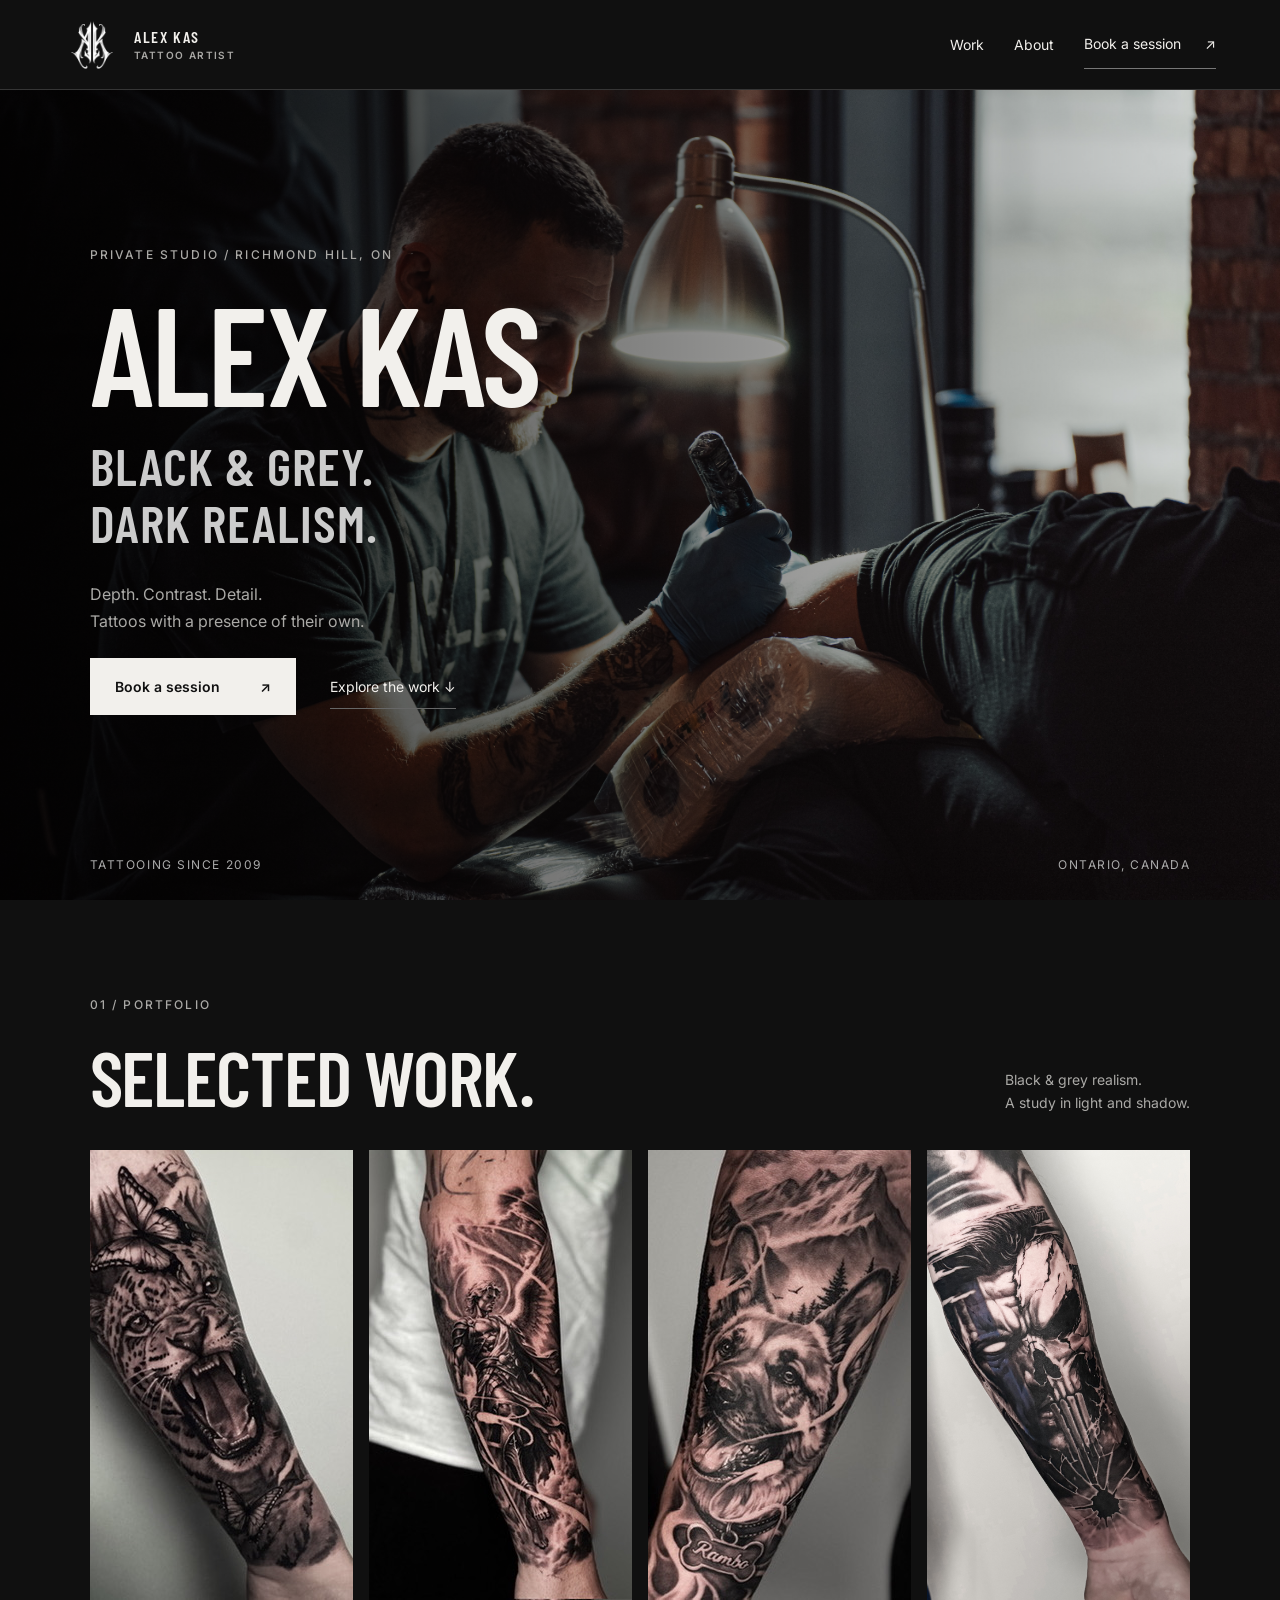
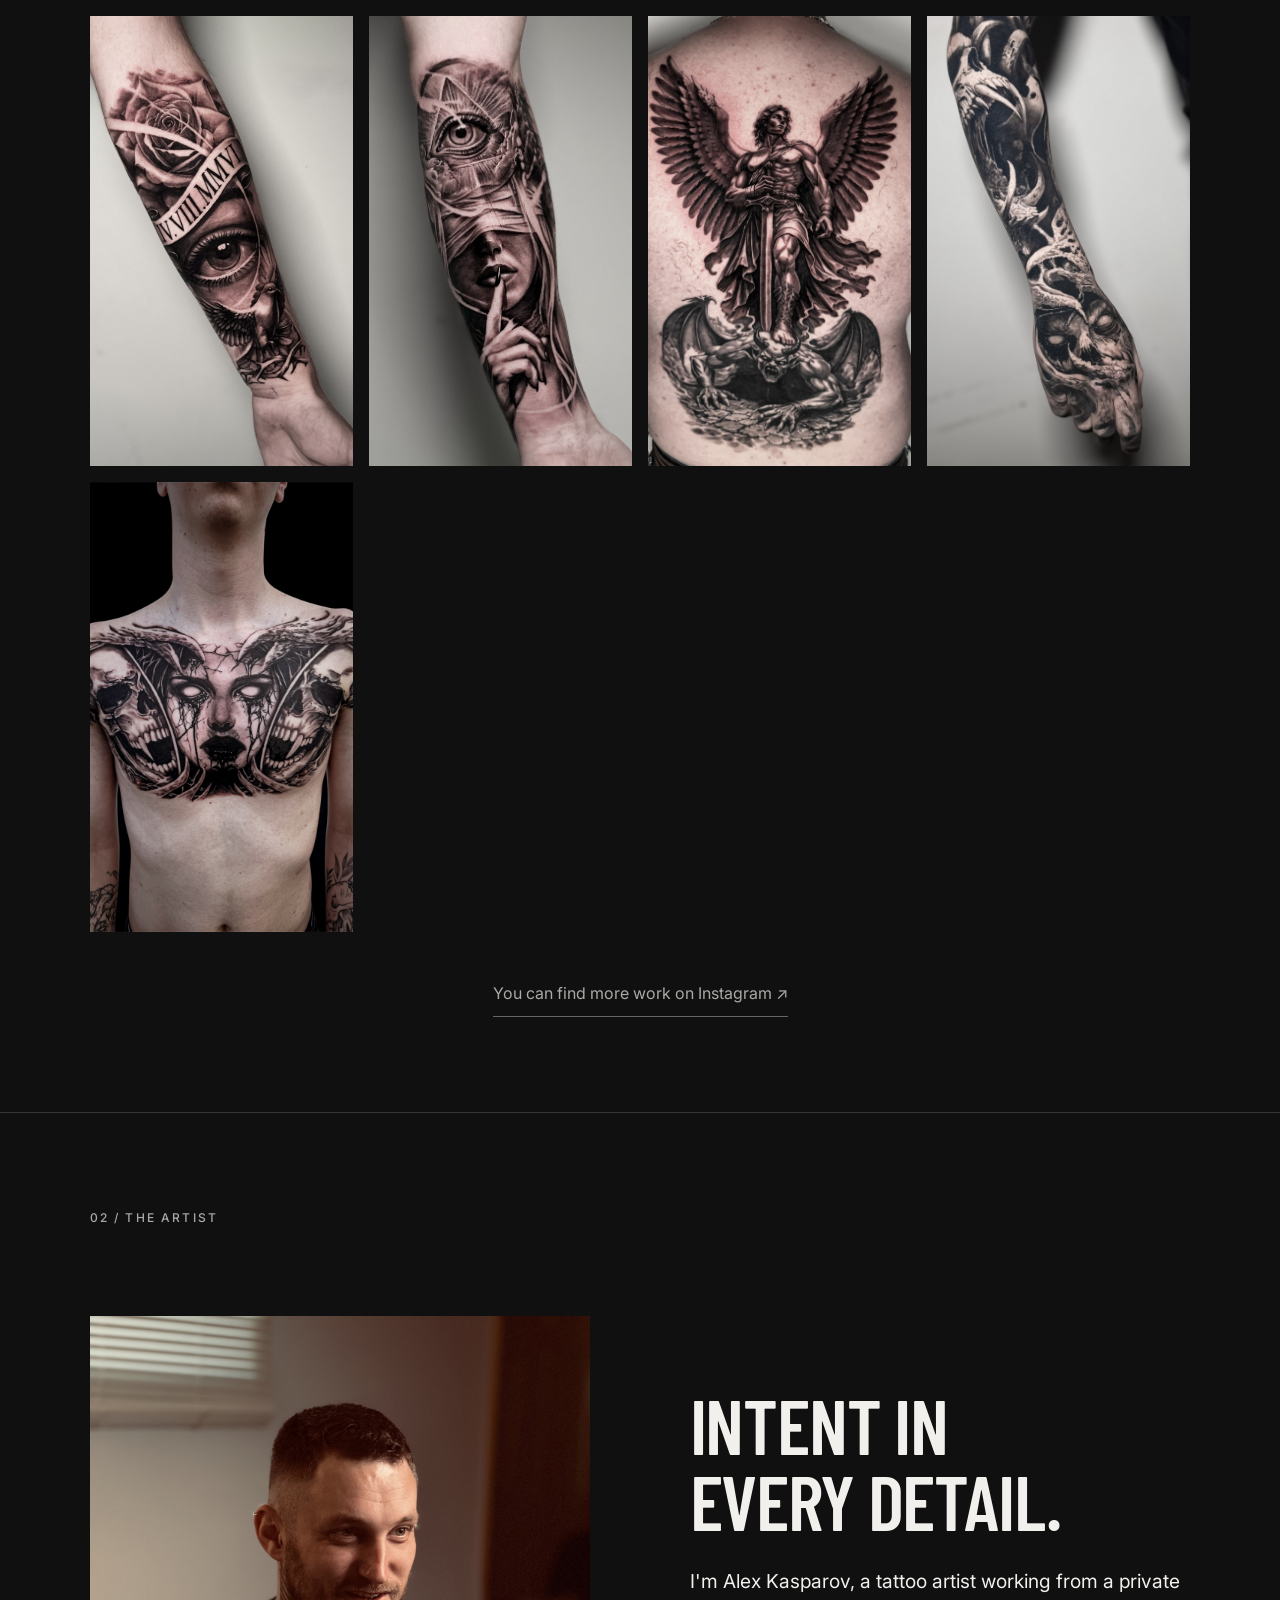
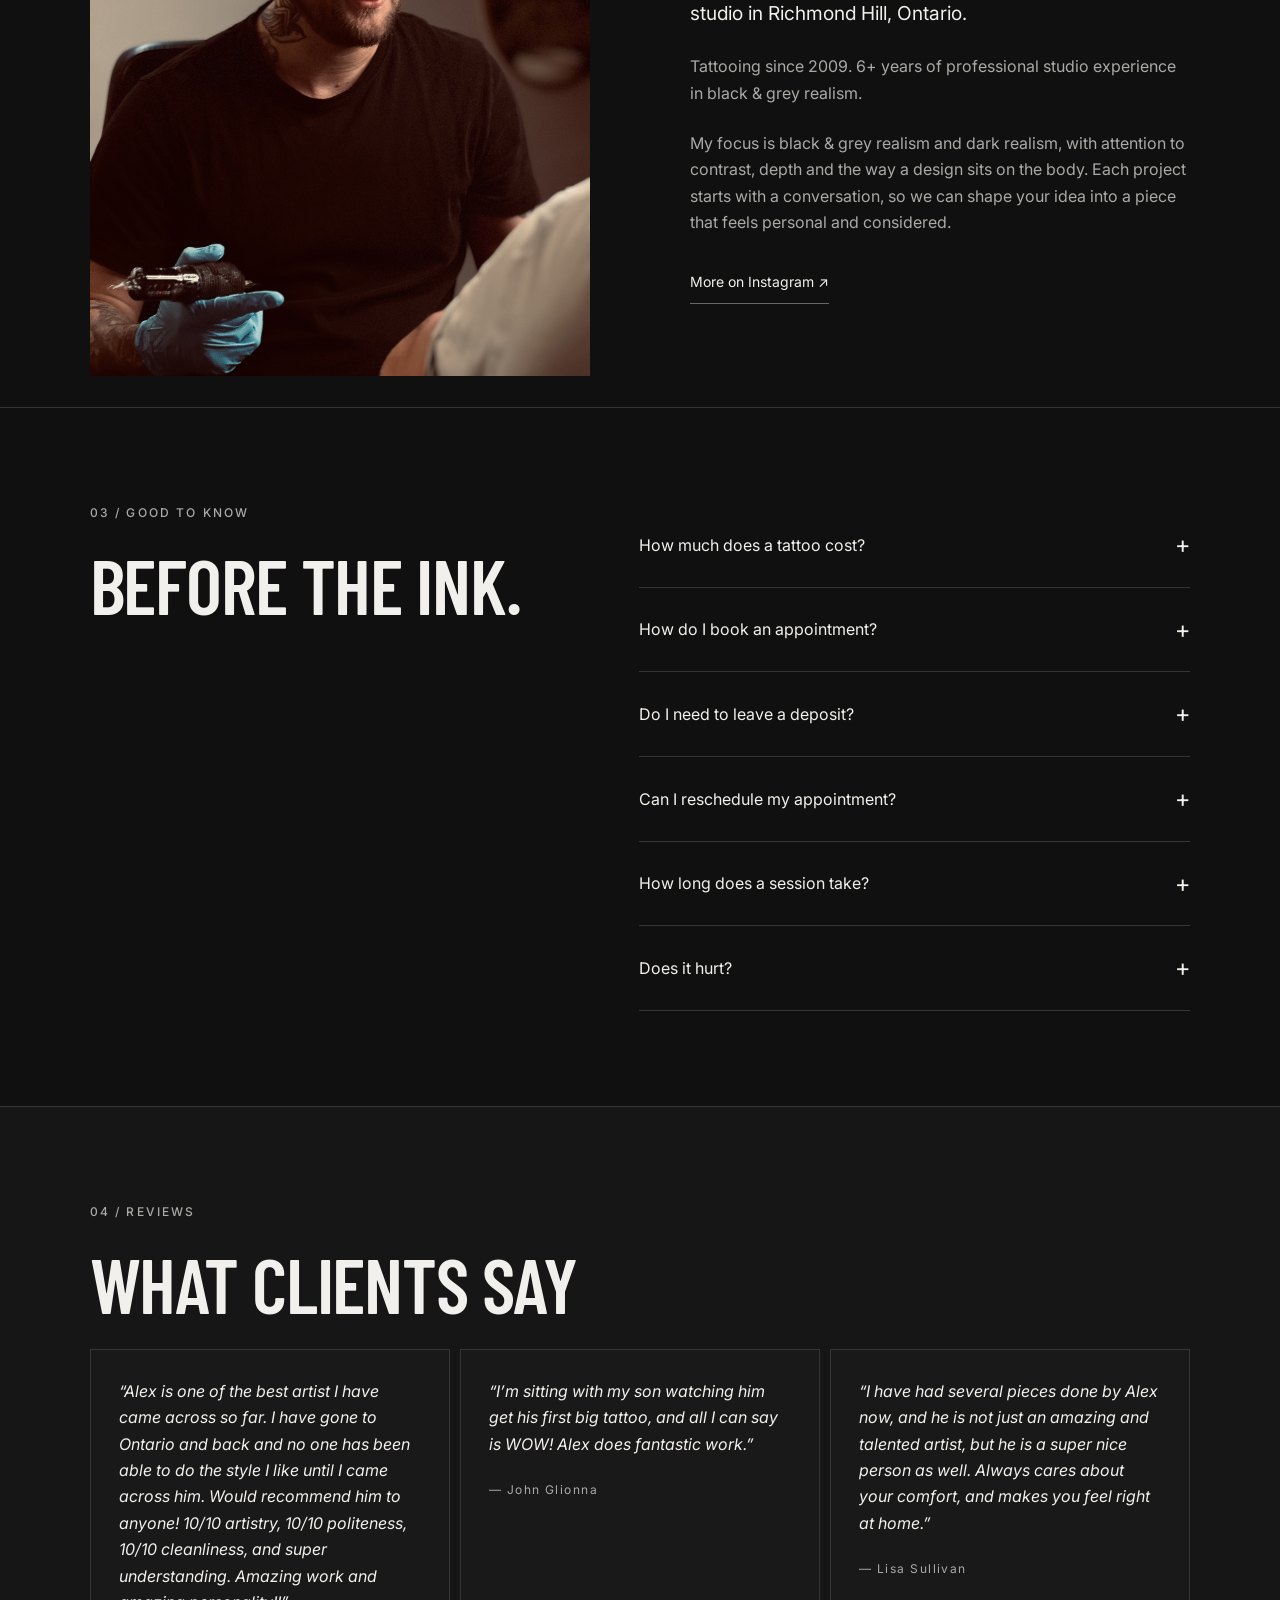
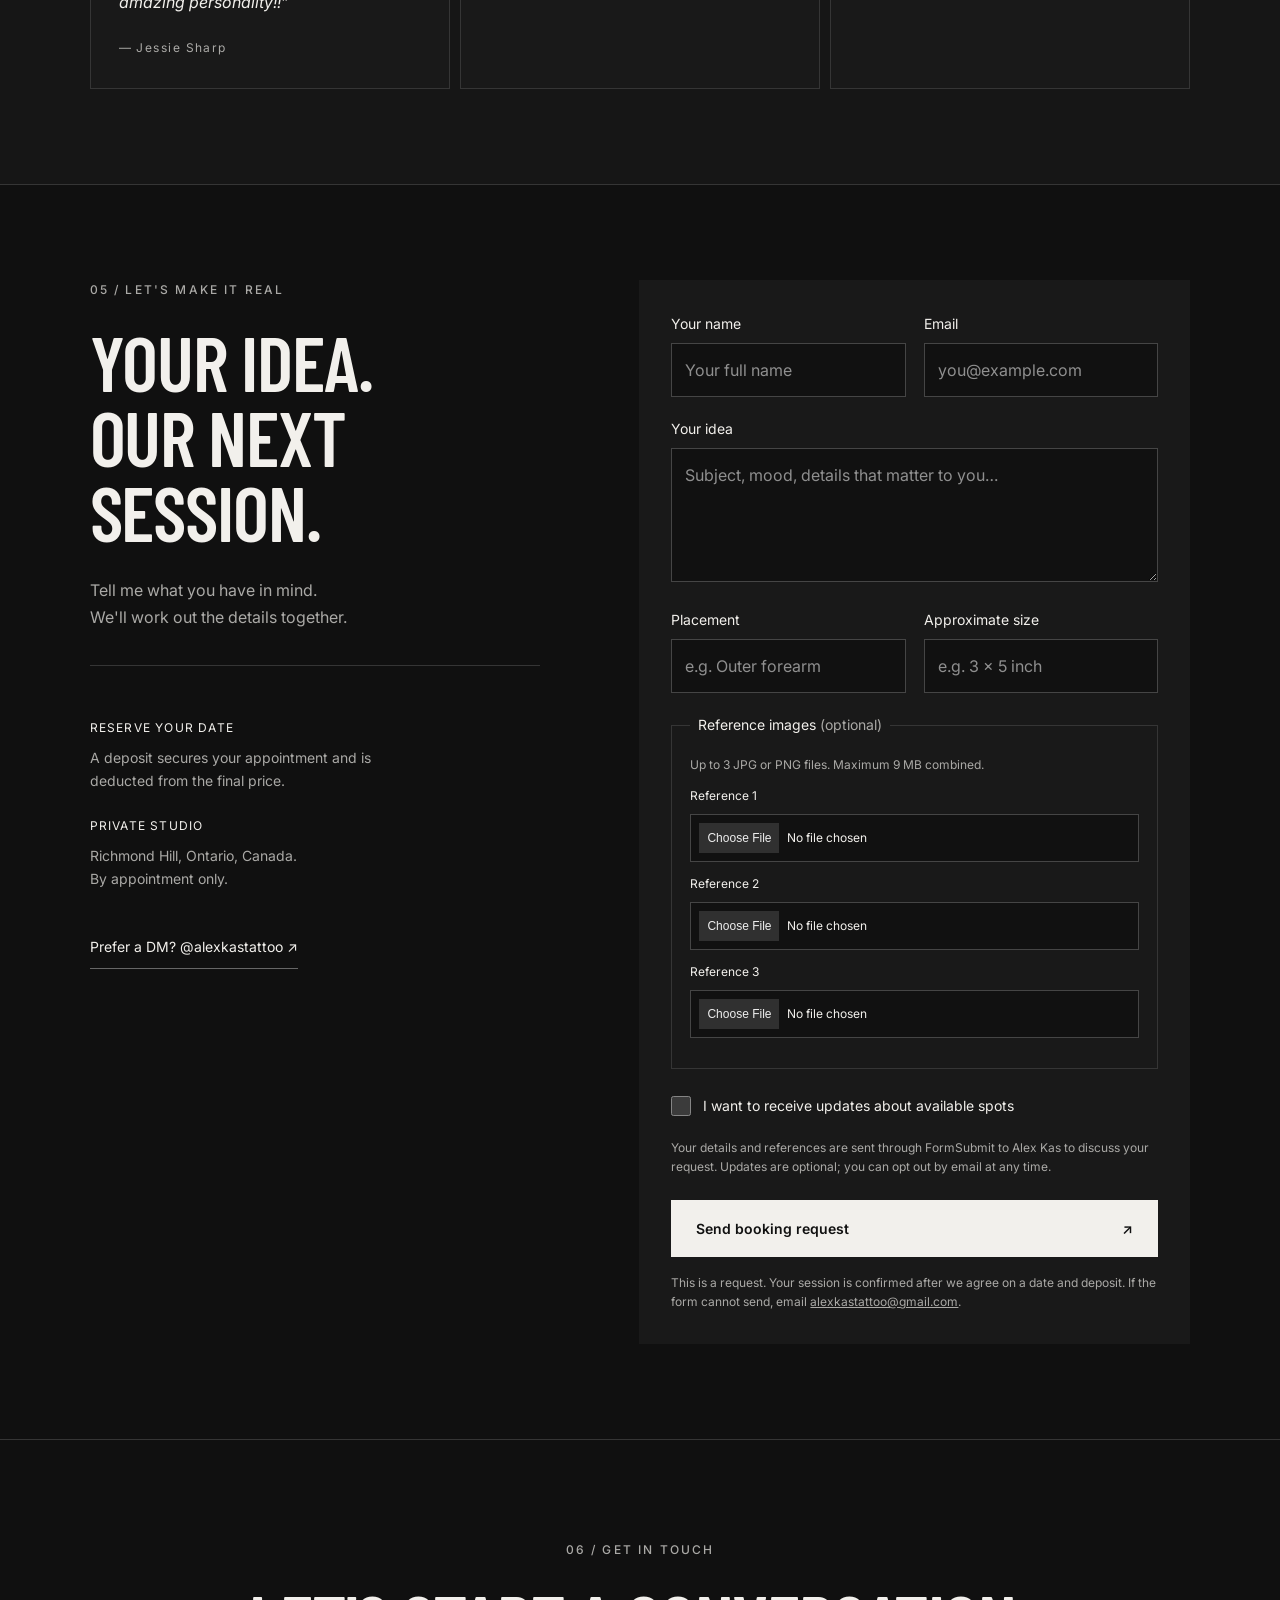
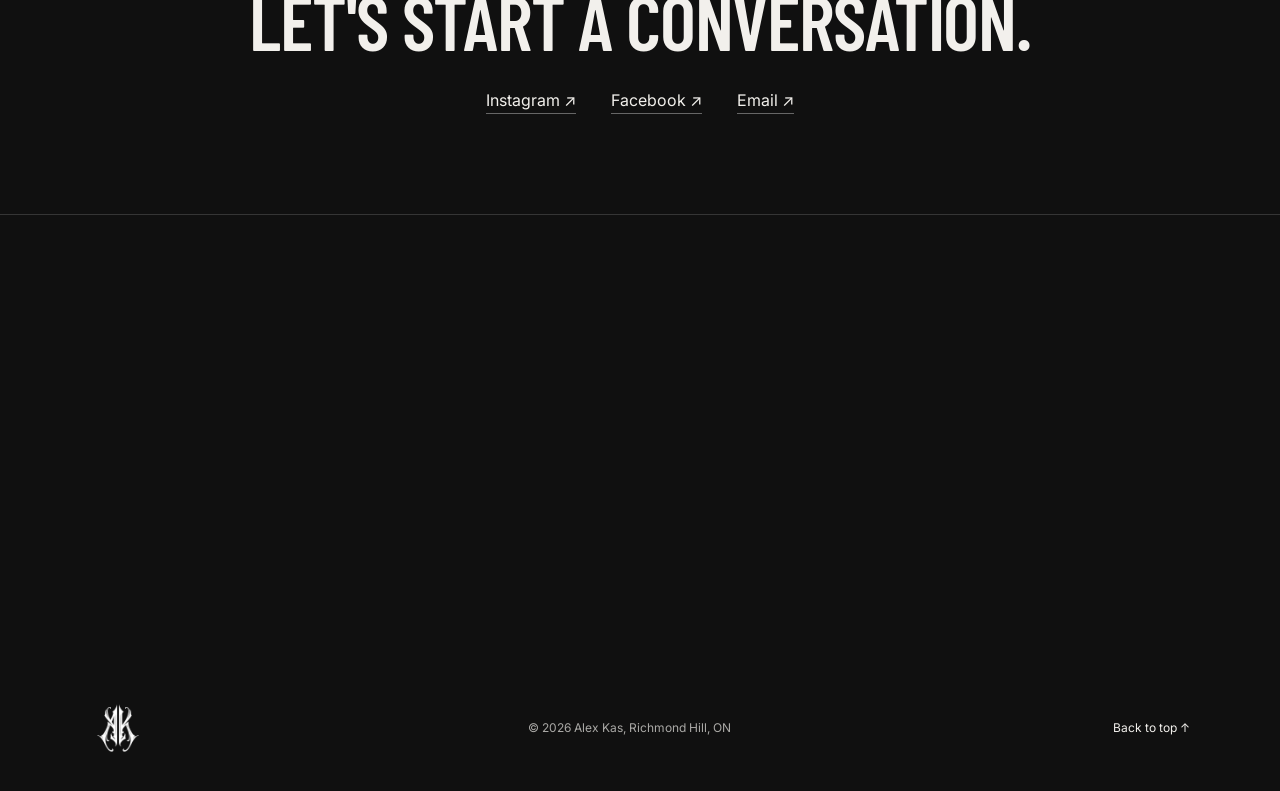
==== commit da73c8a7: "google tag" ====
--- a/index.html
+++ b/index.html
@@ -2,6 +2,15 @@
 <!-- PHOTO SETUP: replace images/hero.jpg, about.jpg, work-01.jpg … work-20.jpg and healed-01.jpg … healed-04.jpg with your own optimized JPGs. Update alt text and actual healed intervals below. Keep filenames, or update all matching paths. -->
 <html lang="en">
 <head>
+  <!-- Google tag (gtag.js) -->
+<script async src="https://www.googletagmanager.com/gtag/js?id=G-823YNBEERF"></script>
+<script>
+  window.dataLayer = window.dataLayer || [];
+  function gtag(){dataLayer.push(arguments);}
+  gtag('js', new Date());
+
+  gtag('config', 'G-823YNBEERF');
+</script>
   <meta charset="UTF-8">
   <meta name="viewport" content="width=device-width, initial-scale=1">
   <meta name="theme-color" content="#101010">
--- a/styles.css
+++ b/styles.css
@@ -1,4 +1,4 @@
-:root{color-scheme:dark;--bg:#101010;--panel:#191919;--text:#f2f0ec;--muted:#aaa9a6;--line:#353535;--heading:'Barlow Condensed','Arial Narrow',sans-serif}*{box-sizing:border-box}html{scroll-behavior:smooth;scroll-padding-top:90px}body{margin:0;background:var(--bg);color:var(--text);font-family:Inter,Arial,sans-serif;font-size:16px;line-height:1.65}a{color:inherit;text-decoration:none}button,input,textarea{font:inherit}a,button,input,textarea,summary{-webkit-tap-highlight-color:transparent}a:focus-visible,button:focus-visible,input:focus-visible,textarea:focus-visible,summary:focus-visible{outline:2px solid #fff;outline-offset:5px}p{color:var(--muted);margin:0 0 24px}h1,h2{font-family:var(--heading);font-weight:600;line-height:.98;letter-spacing:-.015em;margin:0 0 28px;text-transform:uppercase}h2{font-size:clamp(3.2rem,6vw,5.6rem)}img{display:block;width:100%;object-fit:cover}button,a,input,textarea{touch-action:manipulation}.header{height:90px;display:flex;align-items:center;justify-content:space-between;padding:0 5%;border-bottom:1px solid var(--line);background:var(--bg)}.brand{display:flex;align-items:center;gap:14px;font-family:var(--heading);font-size:2.5rem;font-weight:600;line-height:1}.brand span{font-size:1rem;letter-spacing:.1em}.brand small{font-family:Inter,sans-serif;font-size:.625rem;letter-spacing:.14em;color:var(--muted)}nav{display:flex;gap:30px;align-items:center;font-size:.875rem}.nav-book{border-bottom:1px solid #777;padding:12px 0}.nav-book span{margin-left:20px}.hero{position:relative;min-height:740px;min-height:min(850px,calc(100svh - 90px));display:flex;align-items:center;padding:80px 7% 110px;isolation:isolate}.hero-image,.hero-shade{position:absolute;inset:0;width:100%;height:100%;z-index:-2}.hero-image{object-position:70% 50%}.hero-shade{z-index:-1;background:linear-gradient(90deg,rgba(0,0,0,.83),rgba(0,0,0,.35) 65%,rgba(0,0,0,.05))}.eyebrow{font-size:.75rem;letter-spacing:.18em;font-weight:500;margin-bottom:24px}.hero h1{font-size:clamp(5.2rem,11vw,10rem);line-height:.88}.hero h1 span{display:block;font-size:.37em;line-height:1.1;letter-spacing:.02em;margin-top:24px;color:#ccc}.hero-copy>p:not(.eyebrow){margin-top:30px}.button{min-height:56px;background:var(--text);color:#111;padding:16px 24px;border:1px solid var(--text);display:inline-flex;align-items:center;justify-content:space-between;gap:40px;font-weight:600;font-size:.875rem;cursor:pointer}.button:hover{background:#ccc;border-color:#ccc}.text-link{display:inline-block;font-size:.875rem;border-bottom:1px solid #666;padding:10px 0}.hero .text-link{margin-left:30px}.hero-bottom{position:absolute;bottom:25px;left:7%;right:7%;display:flex;justify-content:space-between;color:#aaa;font-size:.75rem;letter-spacing:.13em}.section{padding:95px 7%;border-bottom:1px solid var(--line)}.section-top{display:flex;justify-content:space-between;align-items:flex-end;gap:30px;margin-bottom:36px}.section-top h2{margin-bottom:0}.section-top>p{font-size:.875rem;margin:0}.gallery{display:grid;grid-template-columns:repeat(4,minmax(0,1fr));gap:16px}.gallery-more{text-align:center;margin:38px 0 0}.gallery-more .text-link{font-size:1rem}.work{display:block;position:relative;overflow:hidden;background:#202020}.work img{aspect-ratio:4/5;transition:transform .35s}.work:hover img{transform:scale(1.035)}.work>span{position:absolute;left:16px;right:16px;bottom:12px;display:flex;justify-content:space-between;font-size:.75rem}.work b{font-size:1.2rem;font-weight:400}.healed{background:#161616}.healed-grid{display:grid;grid-template-columns:repeat(4,minmax(0,1fr));gap:20px}.reviews{background:#161616}.reviews-grid{display:grid;grid-template-columns:repeat(3,minmax(0,1fr));gap:10px}.review{background:var(--panel);border:1px solid var(--line);padding:28px}.review blockquote{margin:0 0 18px;font-style:italic;color:var(--text)}.review cite{font-style:normal;font-size:.75rem;letter-spacing:.12em;color:var(--muted)}figure{margin:0}figcaption{font-size:.875rem;margin-top:14px}figcaption span{display:block;color:var(--muted);font-size:.75rem;margin-top:4px}.about{display:grid;grid-template-columns:1fr 1fr;align-items:center;gap:9%}.about>img{max-height:660px}.about .intro{font-size:1.2rem;color:var(--text)}.booking{display:grid;grid-template-columns:.9fr 1.1fr;gap:9%}.booking dl{border-top:1px solid var(--line);padding-top:28px;margin:35px 0}.booking dt{font-size:.75rem;letter-spacing:.1em;margin-top:24px}.booking dd{color:var(--muted);margin:8px 0;font-size:.875rem;max-width:340px}form{background:var(--panel);padding:32px}.form-row{display:grid;grid-template-columns:1fr 1fr;gap:18px}label{display:block;font-size:.875rem;margin-bottom:20px}input:not([type=checkbox]),textarea{width:100%;min-width:0;background:#111;color:var(--text);border:1px solid #454545;border-radius:0;padding:13px;margin-top:8px;font-size:16px}textarea{resize:vertical}input::placeholder,textarea::placeholder{color:#8f8f8f}fieldset{border:1px solid var(--line);margin:0 0 25px;padding:18px;min-width:0}legend{font-size:.875rem;padding:0 8px}legend span{color:var(--muted)}.uploads p{font-size:.75rem;margin-bottom:12px}.file-label{font-size:.75rem;margin-bottom:12px}.file-label input{font-size:.75rem;padding:8px}input::file-selector-button{background:#303030;color:#eee;border:0;padding:8px;cursor:pointer;margin-right:8px}.checkbox{display:flex;align-items:flex-start;gap:12px;font-size:.875rem;cursor:pointer}.checkbox input{width:20px;height:20px;flex:0 0 20px;accent-color:#eee;margin:2px 0}.form-note{font-size:.75rem;line-height:1.6;margin:16px 0 0}.form-note a{text-decoration:underline;overflow-wrap:anywhere}form>.button{width:100%;margin-top:24px}.honeypot{display:none!important}#file-status{margin:0;color:#eee}.faq{display:grid;grid-template-columns:.9fr 1.1fr;gap:9%}details{border-bottom:1px solid var(--line)}summary{display:flex;justify-content:space-between;align-items:center;gap:20px;cursor:pointer;padding:22px 0;list-style:none}summary::-webkit-details-marker{display:none}summary span{font-size:1.5rem;font-weight:400;transition:transform .2s}details[open] summary span{transform:rotate(45deg)}details p{font-size:.875rem;max-width:560px}.contact{text-align:center;padding-top:100px;padding-bottom:100px}.contact h2{font-size:clamp(3rem,6vw,6rem)}.contact>div{display:flex;justify-content:center;gap:35px;flex-wrap:wrap}.contact a{border-bottom:1px solid #666;font-size:1rem;overflow-wrap:anywhere}.map{display:block;width:100%;height:450px;border:0}footer{padding:35px 7%;display:flex;gap:24px;justify-content:space-between;align-items:center;font-size:.75rem}footer p{margin:0}.footer-brand{font-family:var(--heading);font-size:2rem;font-weight:600}dialog{background:#111;border:1px solid #444;color:var(--text);width:min(1000px,95vw);max-height:94svh;padding:50px 20px 20px}dialog::backdrop{background:rgba(0,0,0,.92)}.lightbox-content img{max-height:66svh;object-fit:contain}.lightbox-content p{text-align:center;margin:14px 0;font-size:.875rem}.close{position:absolute;right:10px;top:4px}.close,.lightbox-controls button{min-width:44px;min-height:44px;background:transparent;border:1px solid #555;color:#fff;cursor:pointer}.lightbox-controls{display:flex;align-items:center;justify-content:center;gap:25px;font-size:.875rem}body.modal-open{overflow:hidden}.skip{position:fixed;top:-100px;left:20px;background:white;color:#111;z-index:10;padding:12px}.skip:focus{top:10px}.thank-you{max-width:750px;margin:auto;min-height:100svh;padding:70px 25px;display:flex;flex-direction:column;align-items:flex-start;justify-content:center}.thank-you .footer-brand{margin-bottom:65px}.thank-you h1{font-size:clamp(3.7rem,8vw,6rem)}.thank-you .text-link{margin-top:18px}
+:root{color-scheme:dark;--bg:#101010;--panel:#191919;--text:#f2f0ec;--muted:#aaa9a6;--line:#353535;--heading:'Barlow Condensed','Arial Narrow',sans-serif}*{box-sizing:border-box}html{scroll-behavior:smooth;scroll-padding-top:90px}body{margin:0;background:var(--bg);color:var(--text);font-family:Inter,Arial,sans-serif;font-size:16px;line-height:1.65}a{color:inherit;text-decoration:none}button,input,textarea{font:inherit}a,button,input,textarea,summary{-webkit-tap-highlight-color:transparent}a:focus-visible,button:focus-visible,input:focus-visible,textarea:focus-visible,summary:focus-visible{outline:2px solid #fff;outline-offset:5px}p{color:var(--muted);margin:0 0 24px}h1,h2{font-family:var(--heading);font-weight:600;line-height:.98;letter-spacing:-.015em;margin:0 0 28px;text-transform:uppercase}h2{font-size:clamp(3.2rem,6vw,5.6rem)}img{display:block;width:100%;object-fit:cover}button,a,input,textarea{touch-action:manipulation}.header{height:90px;display:flex;align-items:center;justify-content:space-between;padding:0 5%;border-bottom:1px solid var(--line);background:var(--bg)}.brand{display:flex;align-items:center;gap:14px;font-family:var(--heading);font-size:2.5rem;font-weight:600;line-height:1}.brand-logo{width:56px;height:56px;flex:0 0 auto;object-fit:contain}.brand span{font-size:1rem;letter-spacing:.1em}.brand small{font-family:Inter,sans-serif;font-size:.625rem;letter-spacing:.14em;color:var(--muted)}nav{display:flex;gap:30px;align-items:center;font-size:.875rem}.nav-book{border-bottom:1px solid #777;padding:12px 0}.nav-book span{margin-left:20px}.hero{position:relative;min-height:740px;min-height:min(850px,calc(100svh - 90px));display:flex;align-items:center;padding:80px 7% 110px;isolation:isolate}.hero-image,.hero-shade{position:absolute;inset:0;width:100%;height:100%;z-index:-2}.hero-image{object-position:70% 50%}.hero-shade{z-index:-1;background:linear-gradient(90deg,rgba(0,0,0,.83),rgba(0,0,0,.35) 65%,rgba(0,0,0,.05))}.eyebrow{font-size:.75rem;letter-spacing:.18em;font-weight:500;margin-bottom:24px}.hero h1{font-size:clamp(5.2rem,11vw,10rem);line-height:.88}.hero h1 span{display:block;font-size:.37em;line-height:1.1;letter-spacing:.02em;margin-top:24px;color:#ccc}.hero-copy>p:not(.eyebrow){margin-top:30px}.button{min-height:56px;background:var(--text);color:#111;padding:16px 24px;border:1px solid var(--text);display:inline-flex;align-items:center;justify-content:space-between;gap:40px;font-weight:600;font-size:.875rem;cursor:pointer}.button:hover{background:#ccc;border-color:#ccc}.text-link{display:inline-block;font-size:.875rem;border-bottom:1px solid #666;padding:10px 0}.hero .text-link{margin-left:30px}.hero-bottom{position:absolute;bottom:25px;left:7%;right:7%;display:flex;justify-content:space-between;color:#aaa;font-size:.75rem;letter-spacing:.13em}.section{padding:95px 7%;border-bottom:1px solid var(--line)}.section-top{display:flex;justify-content:space-between;align-items:flex-end;gap:30px;margin-bottom:36px}.section-top h2{margin-bottom:0}.section-top>p{font-size:.875rem;margin:0}.gallery{display:grid;grid-template-columns:repeat(4,minmax(0,1fr));gap:16px}.gallery-more{text-align:center;margin:38px 0 0}.gallery-more .text-link{font-size:1rem}.work{display:block;position:relative;overflow:hidden;background:#202020}.work img{aspect-ratio:4/5;transition:transform .35s}.work:hover img{transform:scale(1.035)}.work>span{position:absolute;left:16px;right:16px;bottom:12px;display:flex;justify-content:space-between;font-size:.75rem}.work b{font-size:1.2rem;font-weight:400}.healed{background:#161616}.healed-grid{display:grid;grid-template-columns:repeat(4,minmax(0,1fr));gap:20px}.reviews{background:#161616}.reviews-grid{display:grid;grid-template-columns:repeat(3,minmax(0,1fr));gap:10px}.review{background:var(--panel);border:1px solid var(--line);padding:28px}.review blockquote{margin:0 0 18px;font-style:italic;color:var(--text)}.review cite{font-style:normal;font-size:.75rem;letter-spacing:.12em;color:var(--muted)}figure{margin:0}figcaption{font-size:.875rem;margin-top:14px}figcaption span{display:block;color:var(--muted);font-size:.75rem;margin-top:4px}.about{display:grid;grid-template-columns:1fr 1fr;align-items:center;gap:9%}.about>img{max-height:660px}.about .intro{font-size:1.2rem;color:var(--text)}.booking{display:grid;grid-template-columns:.9fr 1.1fr;gap:9%}.booking dl{border-top:1px solid var(--line);padding-top:28px;margin:35px 0}.booking dt{font-size:.75rem;letter-spacing:.1em;margin-top:24px}.booking dd{color:var(--muted);margin:8px 0;font-size:.875rem;max-width:340px}form{background:var(--panel);padding:32px}.form-row{display:grid;grid-template-columns:1fr 1fr;gap:18px}label{display:block;font-size:.875rem;margin-bottom:20px}input:not([type=checkbox]),textarea{width:100%;min-width:0;background:#111;color:var(--text);border:1px solid #454545;border-radius:0;padding:13px;margin-top:8px;font-size:16px}textarea{resize:vertical}input::placeholder,textarea::placeholder{color:#8f8f8f}fieldset{border:1px solid var(--line);margin:0 0 25px;padding:18px;min-width:0}legend{font-size:.875rem;padding:0 8px}legend span{color:var(--muted)}.uploads p{font-size:.75rem;margin-bottom:12px}.file-label{font-size:.75rem;margin-bottom:12px}.file-label input{font-size:.75rem;padding:8px}input::file-selector-button{background:#303030;color:#eee;border:0;padding:8px;cursor:pointer;margin-right:8px}.checkbox{display:flex;align-items:flex-start;gap:12px;font-size:.875rem;cursor:pointer}.checkbox input{width:20px;height:20px;flex:0 0 20px;accent-color:#eee;margin:2px 0}.form-note{font-size:.75rem;line-height:1.6;margin:16px 0 0}.form-note a{text-decoration:underline;overflow-wrap:anywhere}form>.button{width:100%;margin-top:24px}.honeypot{display:none!important}#file-status{margin:0;color:#eee}.faq{display:grid;grid-template-columns:.9fr 1.1fr;gap:9%}details{border-bottom:1px solid var(--line)}summary{display:flex;justify-content:space-between;align-items:center;gap:20px;cursor:pointer;padding:22px 0;list-style:none}summary::-webkit-details-marker{display:none}summary span{font-size:1.5rem;font-weight:400;transition:transform .2s}details[open] summary span{transform:rotate(45deg)}details p{font-size:.875rem;max-width:560px}.contact{text-align:center;padding-top:100px;padding-bottom:100px}.contact h2{font-size:clamp(3rem,6vw,6rem)}.contact>div{display:flex;justify-content:center;gap:35px;flex-wrap:wrap}.contact a{border-bottom:1px solid #666;font-size:1rem;overflow-wrap:anywhere}.map{display:block;width:100%;height:450px;border:0}footer{padding:35px 7%;display:flex;gap:24px;justify-content:space-between;align-items:center;font-size:.75rem}footer p{margin:0}.footer-brand{font-family:var(--heading);font-size:2rem;font-weight:600}dialog{background:#111;border:1px solid #444;color:var(--text);width:min(1000px,95vw);max-height:94svh;padding:50px 20px 20px}dialog::backdrop{background:rgba(0,0,0,.92)}.lightbox-content img{max-height:66svh;object-fit:contain}.lightbox-content p{text-align:center;margin:14px 0;font-size:.875rem}.close{position:absolute;right:10px;top:4px}.close,.lightbox-controls button{min-width:44px;min-height:44px;background:transparent;border:1px solid #555;color:#fff;cursor:pointer}.lightbox-controls{display:flex;align-items:center;justify-content:center;gap:25px;font-size:.875rem}body.modal-open{overflow:hidden}.skip{position:fixed;top:-100px;left:20px;background:white;color:#111;z-index:10;padding:12px}.skip:focus{top:10px}.thank-you{max-width:750px;margin:auto;min-height:100svh;padding:70px 25px;display:flex;flex-direction:column;align-items:flex-start;justify-content:center}.thank-you .footer-brand{margin-bottom:65px}.thank-you h1{font-size:clamp(3.7rem,8vw,6rem)}.thank-you .text-link{margin-top:18px}
 @media(min-width:1600px){.section,.header,footer{padding-left:max(7%,calc((100% - 1440px)/2));padding-right:max(7%,calc((100% - 1440px)/2))}}
 @media(max-width:900px){.reviews-grid{grid-template-columns:1fr}.gallery{grid-template-columns:repeat(3,minmax(0,1fr))}.about,.booking,.faq{gap:35px}.booking{grid-template-columns:1fr}.booking-copy{max-width:560px}.form-row{gap:15px}.healed-grid{grid-template-columns:repeat(2,minmax(0,1fr))}form{padding:25px}}
 @media(max-width:600px){html{scroll-padding-top:20px}.header{height:76px;padding:0 6%}.brand{font-size:2rem;gap:10px}.brand span{font-size:.875rem}nav{gap:16px}nav>a:not(.nav-book){display:none}.nav-book{font-size:.75rem}.nav-book span{margin-left:12px}.hero{min-height:680px;min-height:calc(100svh - 76px);padding:60px 6% 95px}.hero h1{font-size:5.8rem;font-size:clamp(4.8rem,23vw,8rem)}.hero .eyebrow{font-size:.7rem;letter-spacing:.1em}.hero .text-link{display:table;margin:15px 0 0}.hero-bottom{left:6%;right:6%;font-size:.625rem;letter-spacing:.06em}.hero-image{object-position:60% center}.hero-shade{background:linear-gradient(90deg,rgba(0,0,0,.82),rgba(0,0,0,.4))}.section{padding:65px 6%}.section-top{display:block;margin-bottom:28px}.section-top>p{margin-top:22px}.gallery{grid-template-columns:repeat(2,minmax(0,1fr));gap:10px}.healed-grid{gap:12px}.about,.faq{grid-template-columns:1fr}.about>img{max-height:470px}.about{gap:36px}.form-row{grid-template-columns:1fr;gap:0}form{padding:22px 16px}.booking{gap:35px}.contact>div{flex-direction:column;gap:20px;align-items:center}.contact a{font-size:.875rem}.map{height:320px}.gallery-more{margin-top:28px}footer{flex-direction:column;align-items:flex-start;padding:30px 6%;gap:12px}.eyebrow{font-size:.75rem}.thank-you .footer-brand{margin-bottom:45px}}
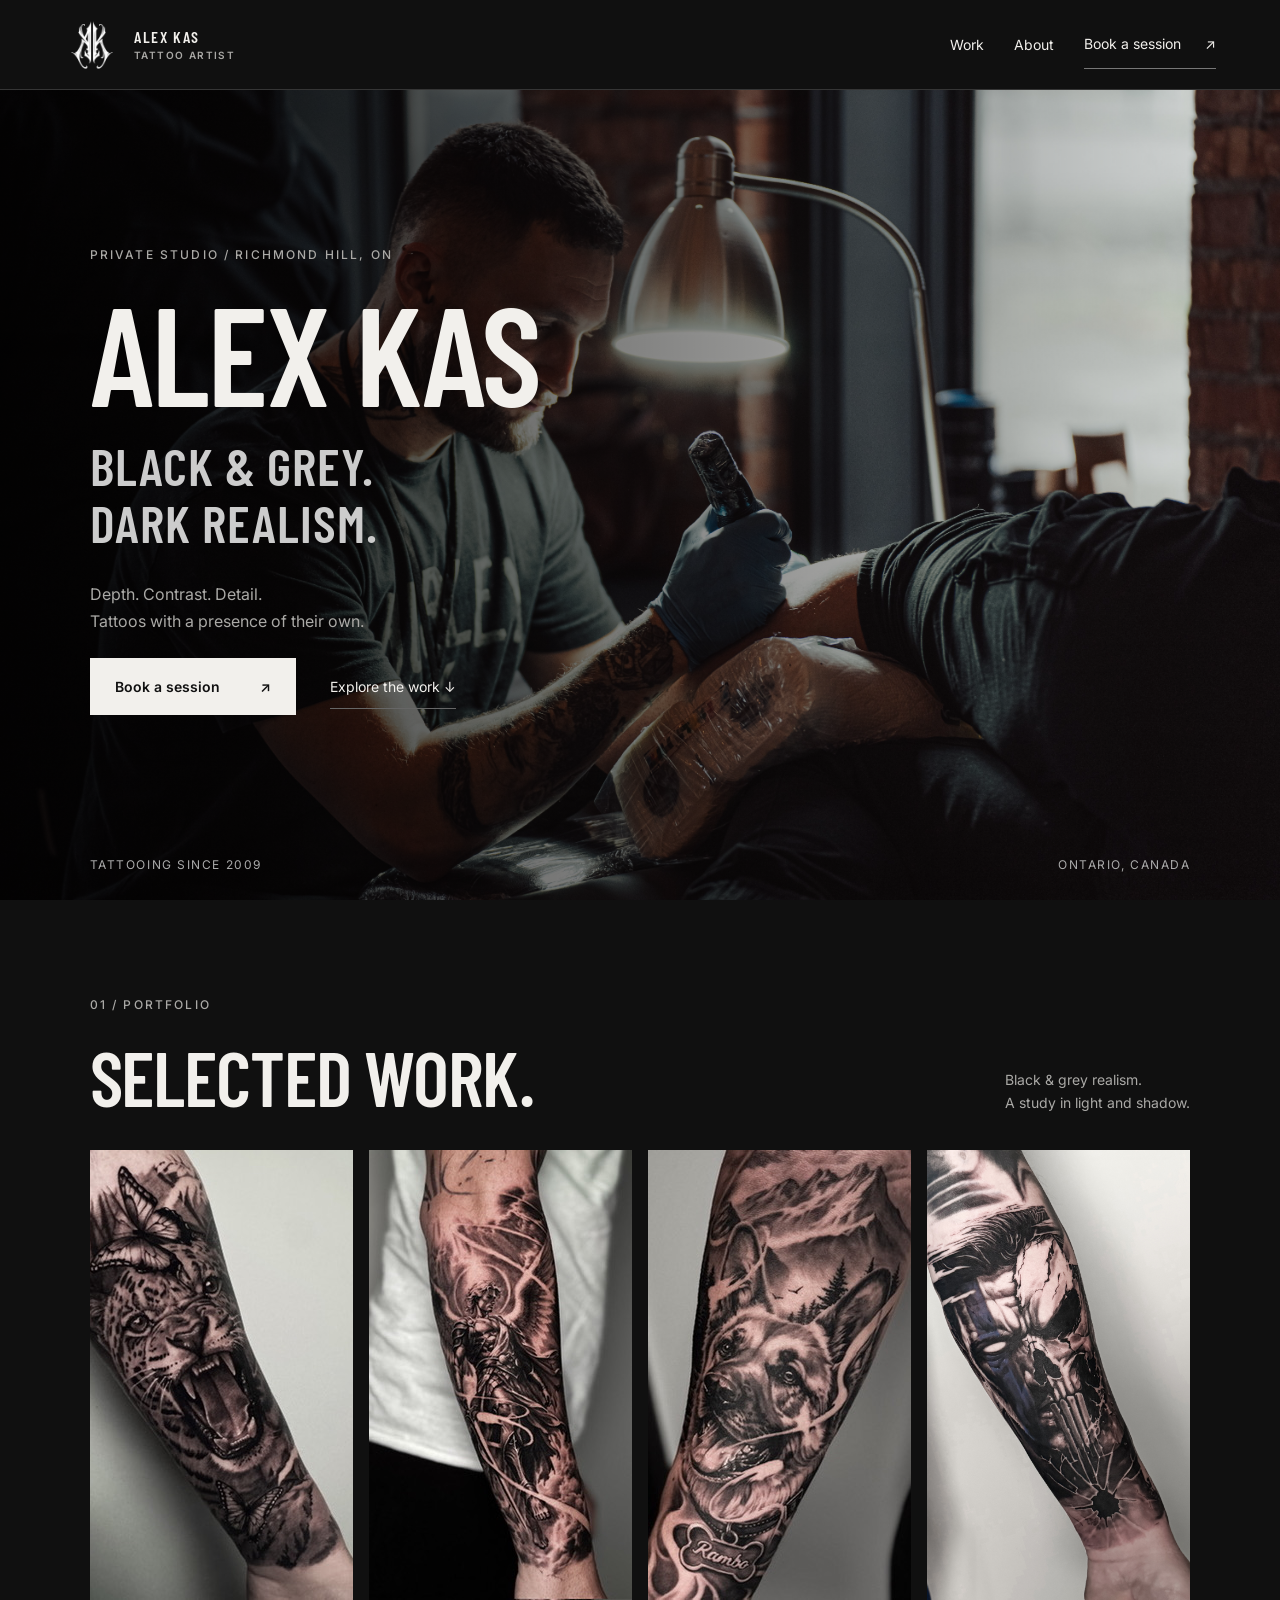
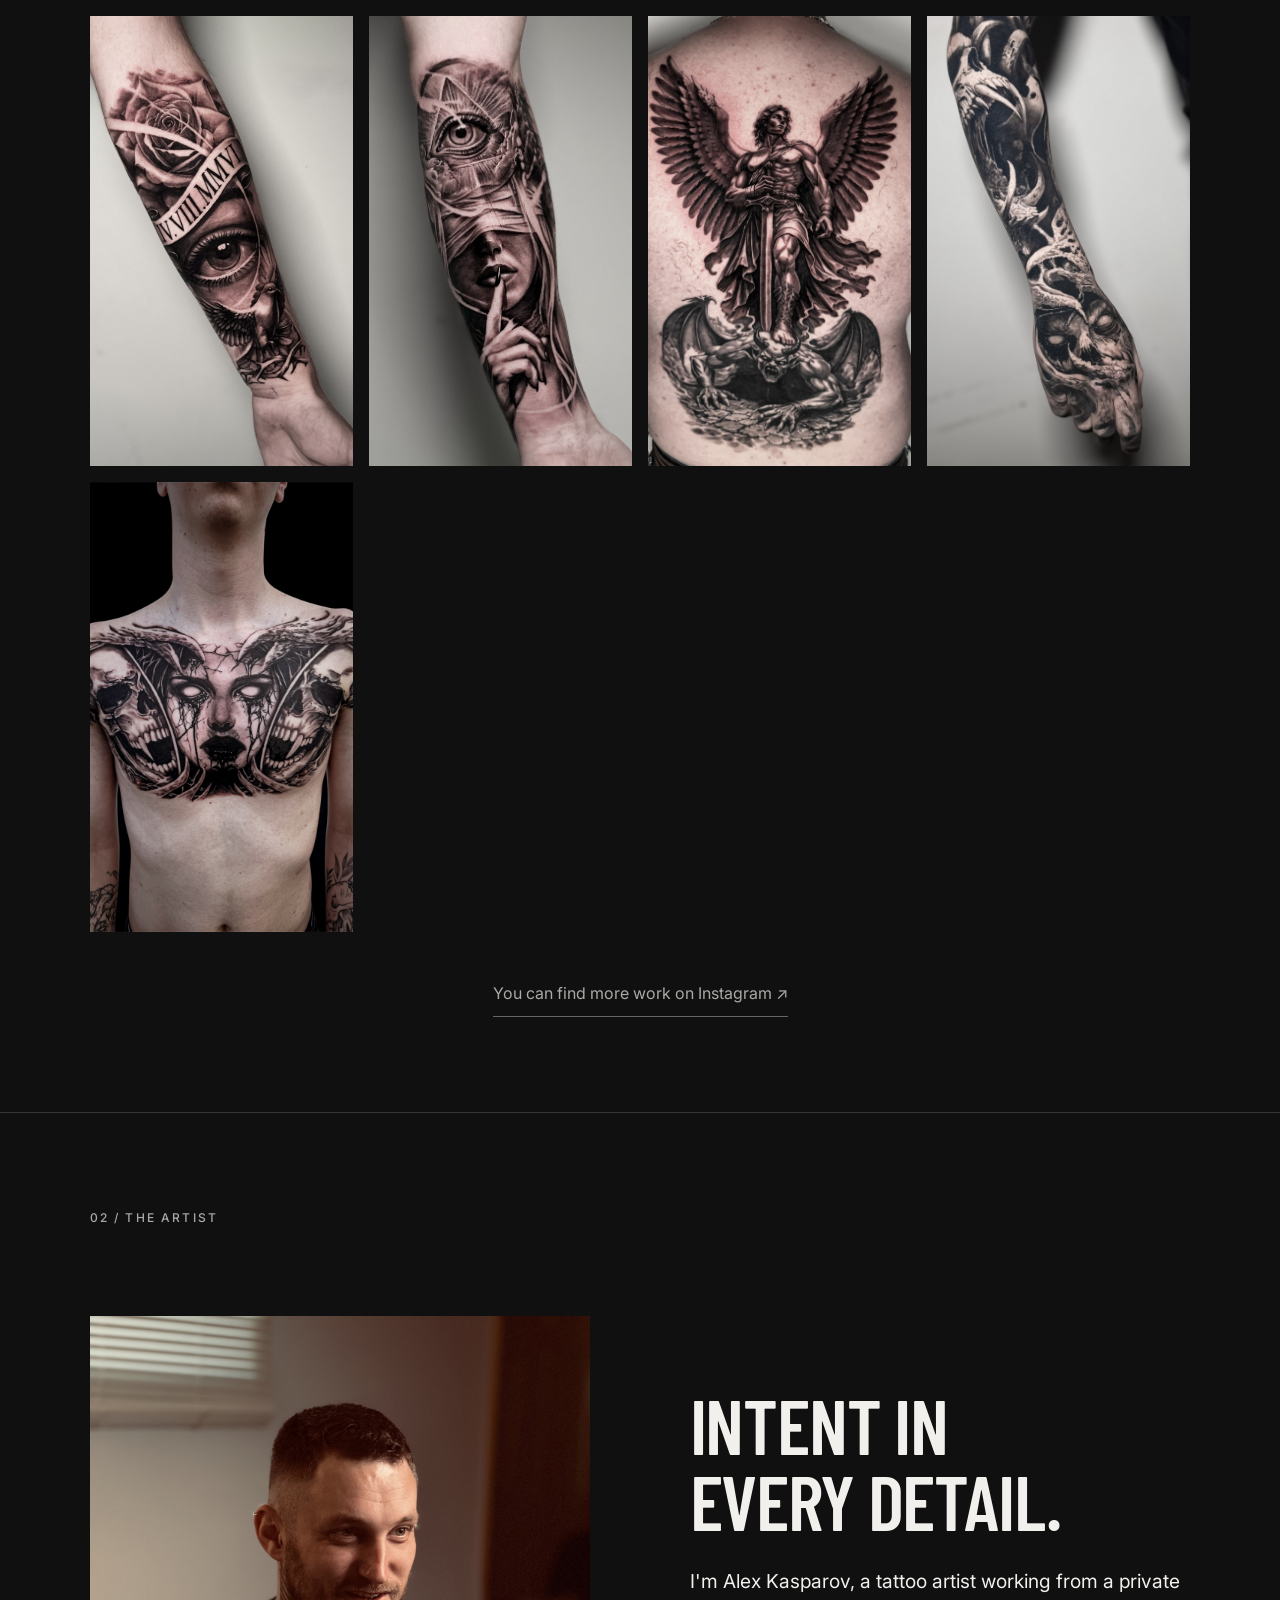
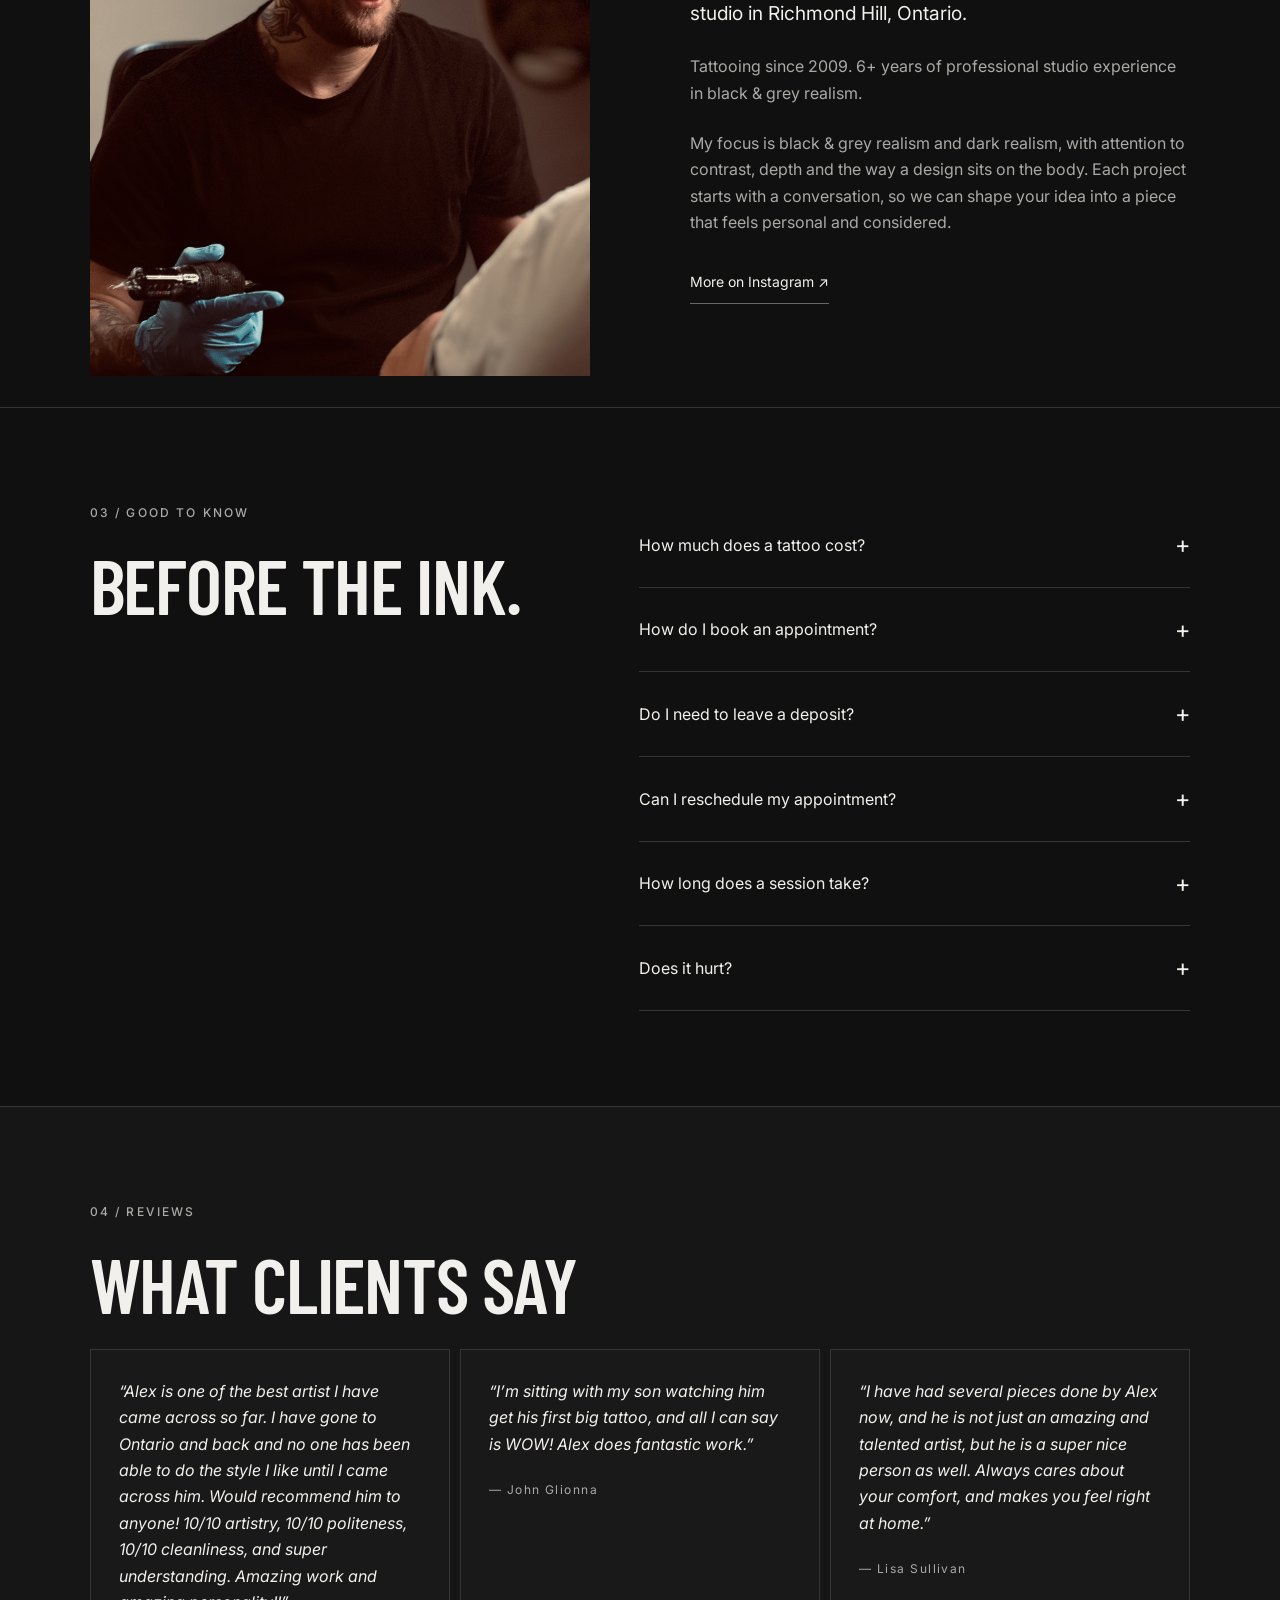
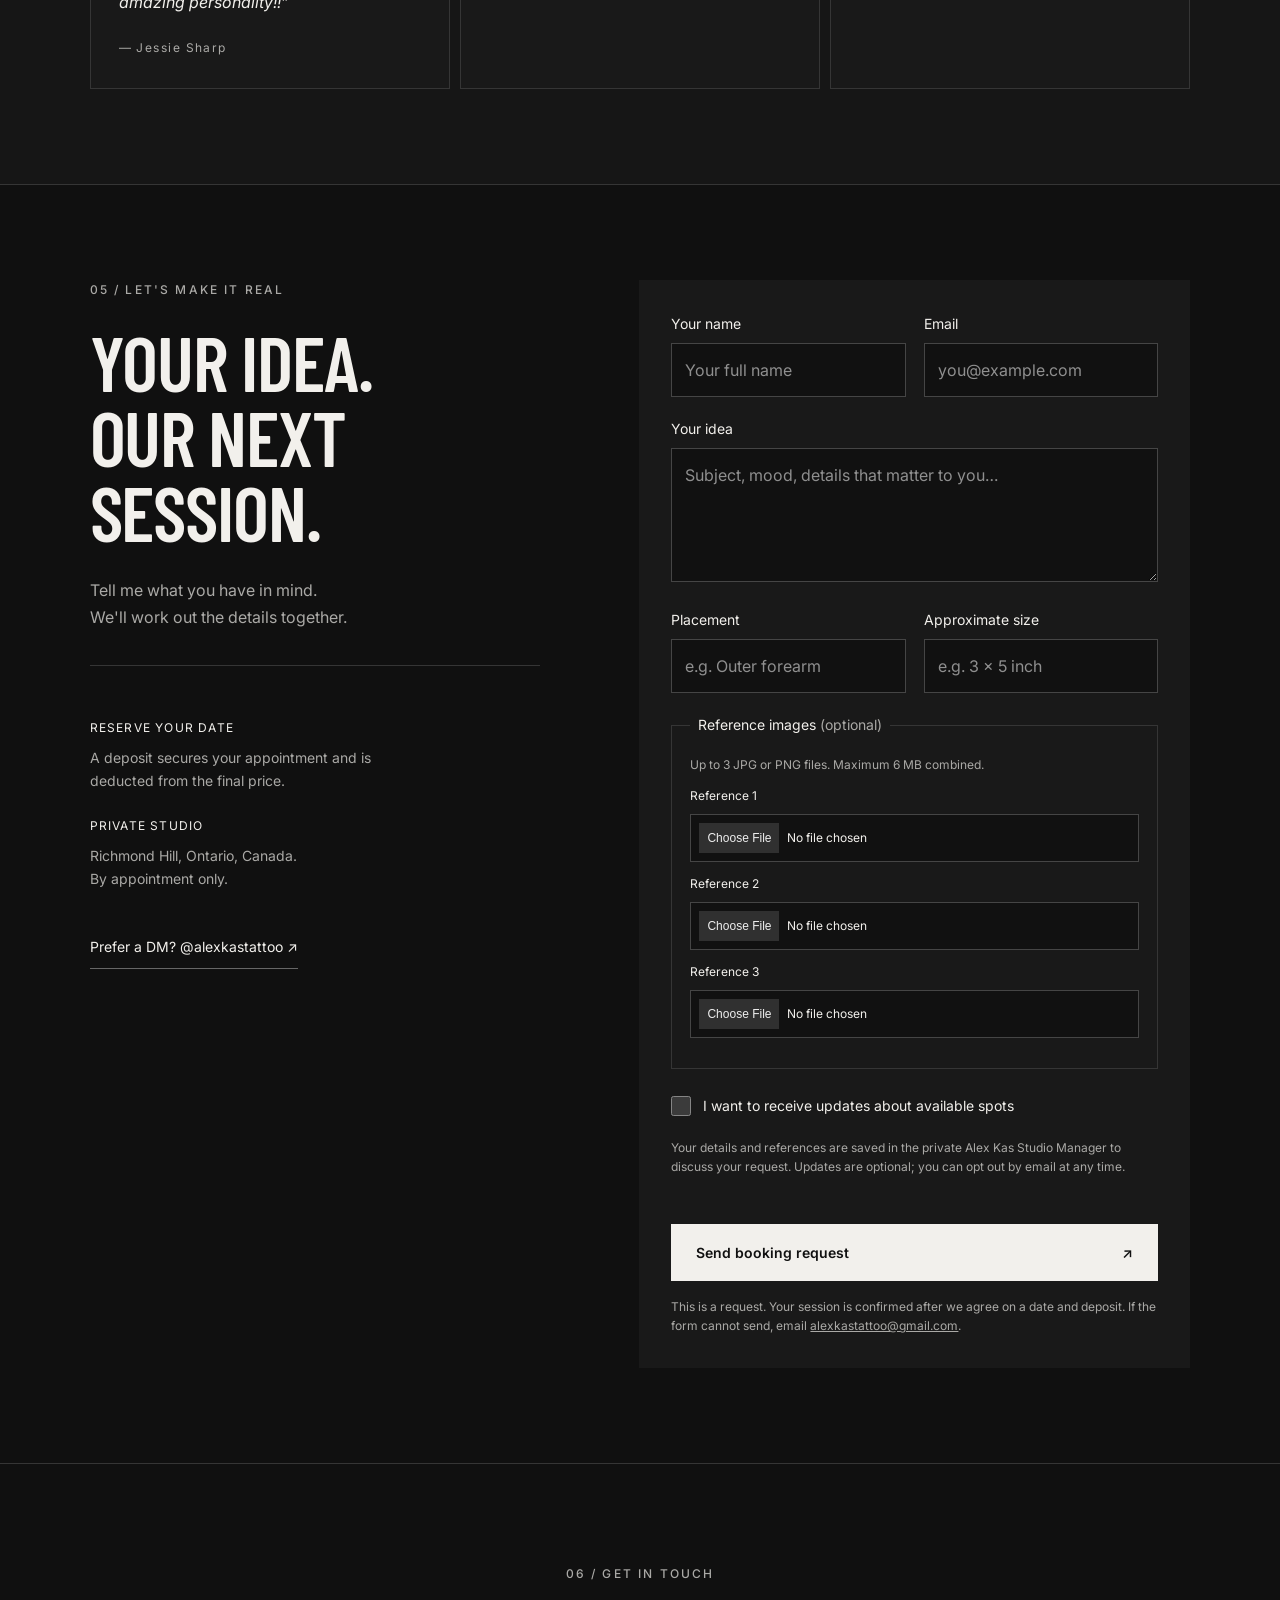
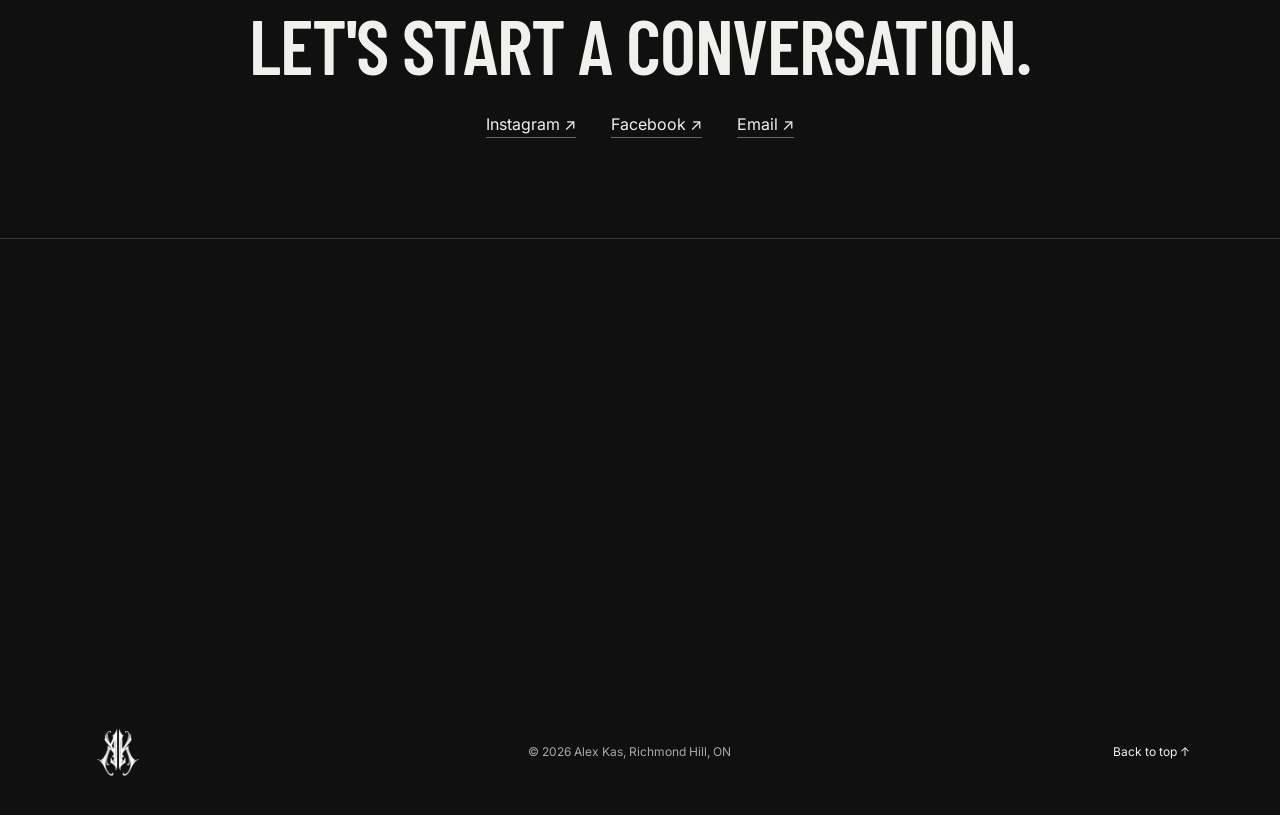
==== commit 19aeea36: "test" ====
--- a/index.html
+++ b/index.html
@@ -154,11 +154,7 @@
         </dl>
         <a class="text-link" href="https://www.instagram.com/alexkastattoo/" target="_blank" rel="noopener noreferrer">Prefer a DM? @alexkastattoo ↗</a>
       </div>
-      <form action="https://formsubmit.co/alexkastattoo@gmail.com" method="POST" enctype="multipart/form-data" id="booking-form">
-        <input type="hidden" name="_subject" value="New tattoo session request — Alex Kas">
-        <input type="hidden" name="_template" value="table">
-        <!-- script.js creates the absolute thanks.html URL, including a GitHub Pages repository path. -->
-        <input type="hidden" name="_next" id="next-url" disabled>
+      <form id="booking-form">
         <input class="honeypot" type="text" name="_honey" tabindex="-1" autocomplete="off" aria-hidden="true">
         <div class="form-row">
           <label>Your name<input name="name" autocomplete="name" placeholder="Your full name" maxlength="100" required></label>
@@ -171,16 +167,16 @@
         </div>
         <fieldset class="uploads">
           <legend>Reference images <span>(optional)</span></legend>
-          <p id="file-help">Up to 3 JPG or PNG files. Maximum 9 MB combined.</p>
+          <p id="file-help">Up to 3 JPG or PNG files. Maximum 6 MB combined.</p>
           <label class="file-label">Reference 1<input type="file" name="attachment" accept="image/jpeg,image/png" aria-describedby="file-help file-status"></label>
           <label class="file-label">Reference 2<input type="file" name="attachment2" accept="image/jpeg,image/png" aria-describedby="file-help file-status"></label>
           <label class="file-label">Reference 3<input type="file" name="attachment3" accept="image/jpeg,image/png" aria-describedby="file-help file-status"></label>
           <p id="file-status" role="status" aria-live="polite"></p>
         </fieldset>
         <label class="checkbox"><input type="checkbox" name="available_spots_updates" value="Yes — I want to receive updates about available spots"><span>I want to receive updates about available spots</span></label>
-        <p class="form-note">Your details and references are sent through FormSubmit to Alex Kas to discuss your request. Updates are optional; you can opt out by email at any time.</p>
-        <noscript><p class="form-note">Without JavaScript, FormSubmit shows its own confirmation page. Please keep attachments under 9 MB combined.</p></noscript>
-        <button class="button" type="submit">Send booking request <span>↗</span></button>
+        <p class="form-note">Your details and references are saved in the private Alex Kas Studio Manager to discuss your request. Updates are optional; you can opt out by email at any time.</p>
+        <noscript><p class="form-note">Enable JavaScript to send a request, or email Alex Kas.</p></noscript>
+        <p id="booking-status" role="status" aria-live="polite"></p><button class="button" type="submit" disabled>Send booking request <span>↗</span></button>
         <p class="form-note">This is a request. Your session is confirmed after we agree on a date and deposit. If the form cannot send, email <a href="mailto:alexkastattoo@gmail.com">alexkastattoo@gmail.com</a>.</p>
       </form>
     </section>
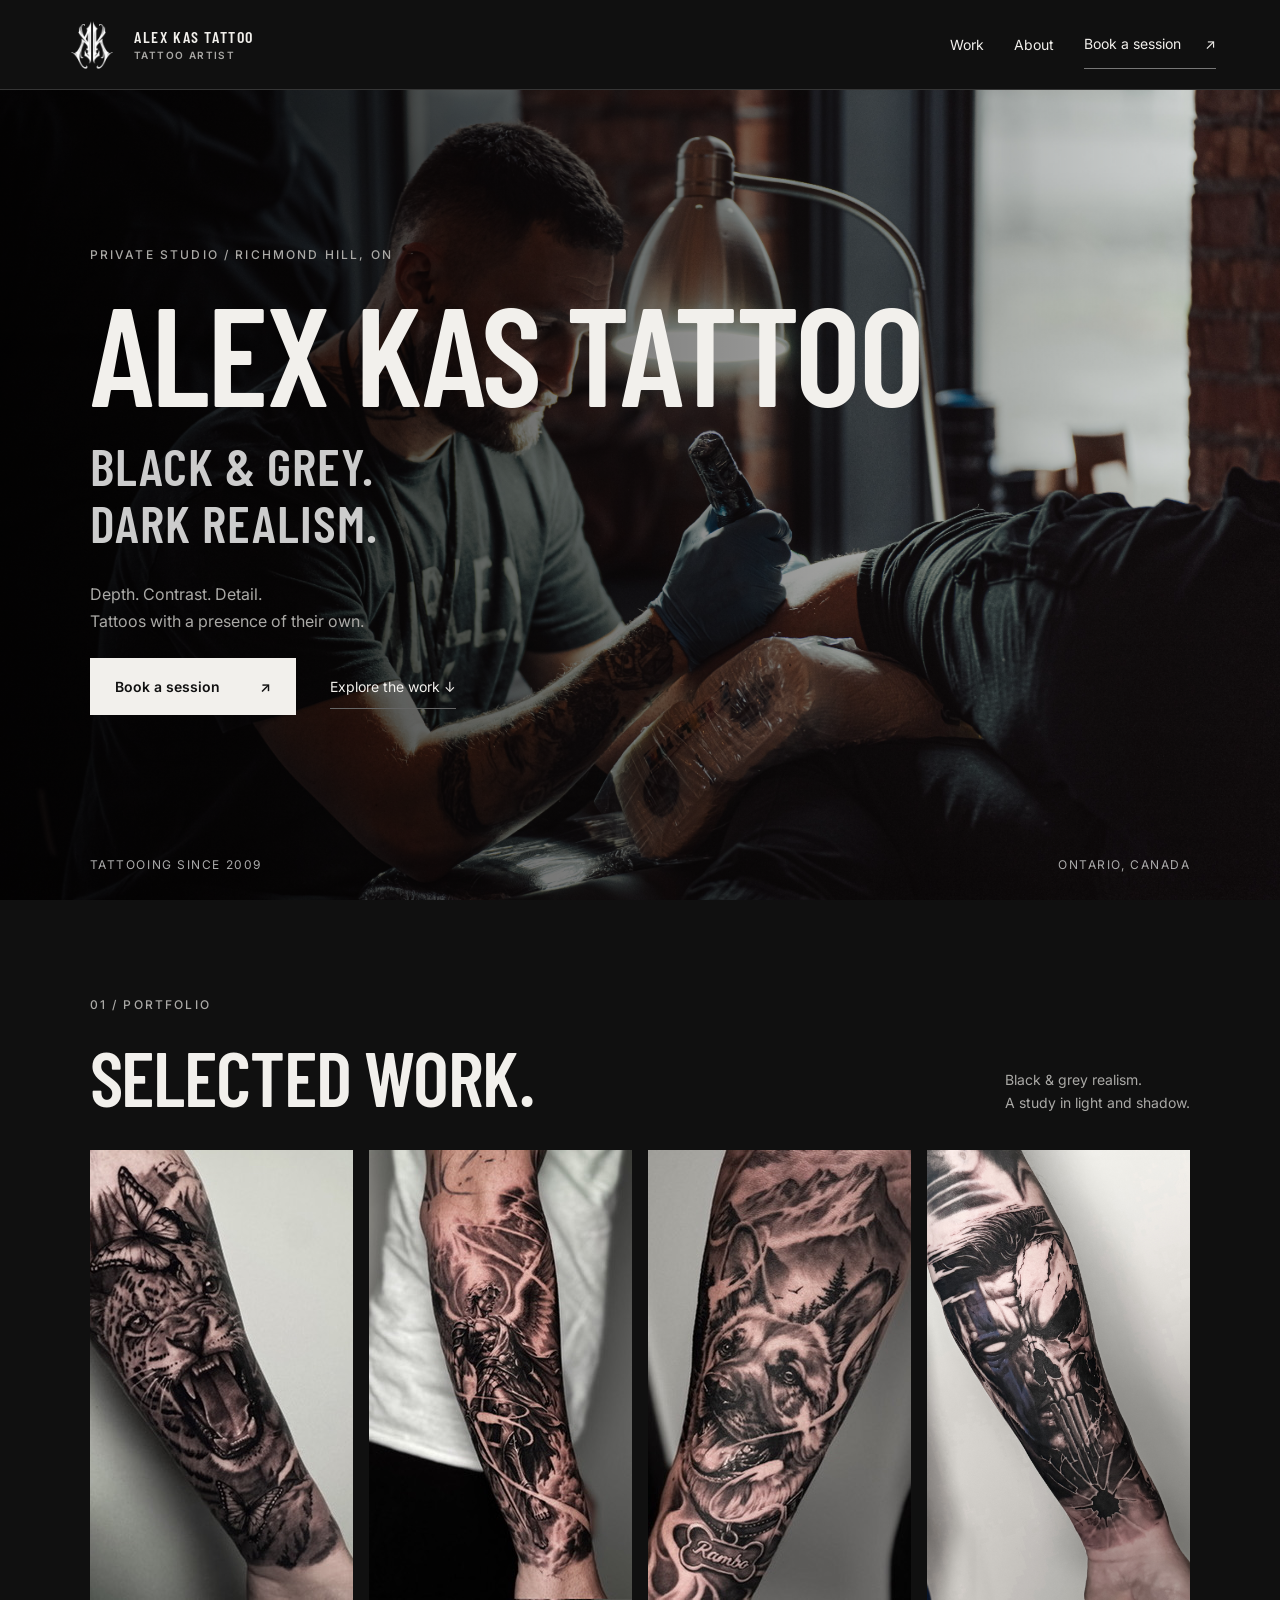
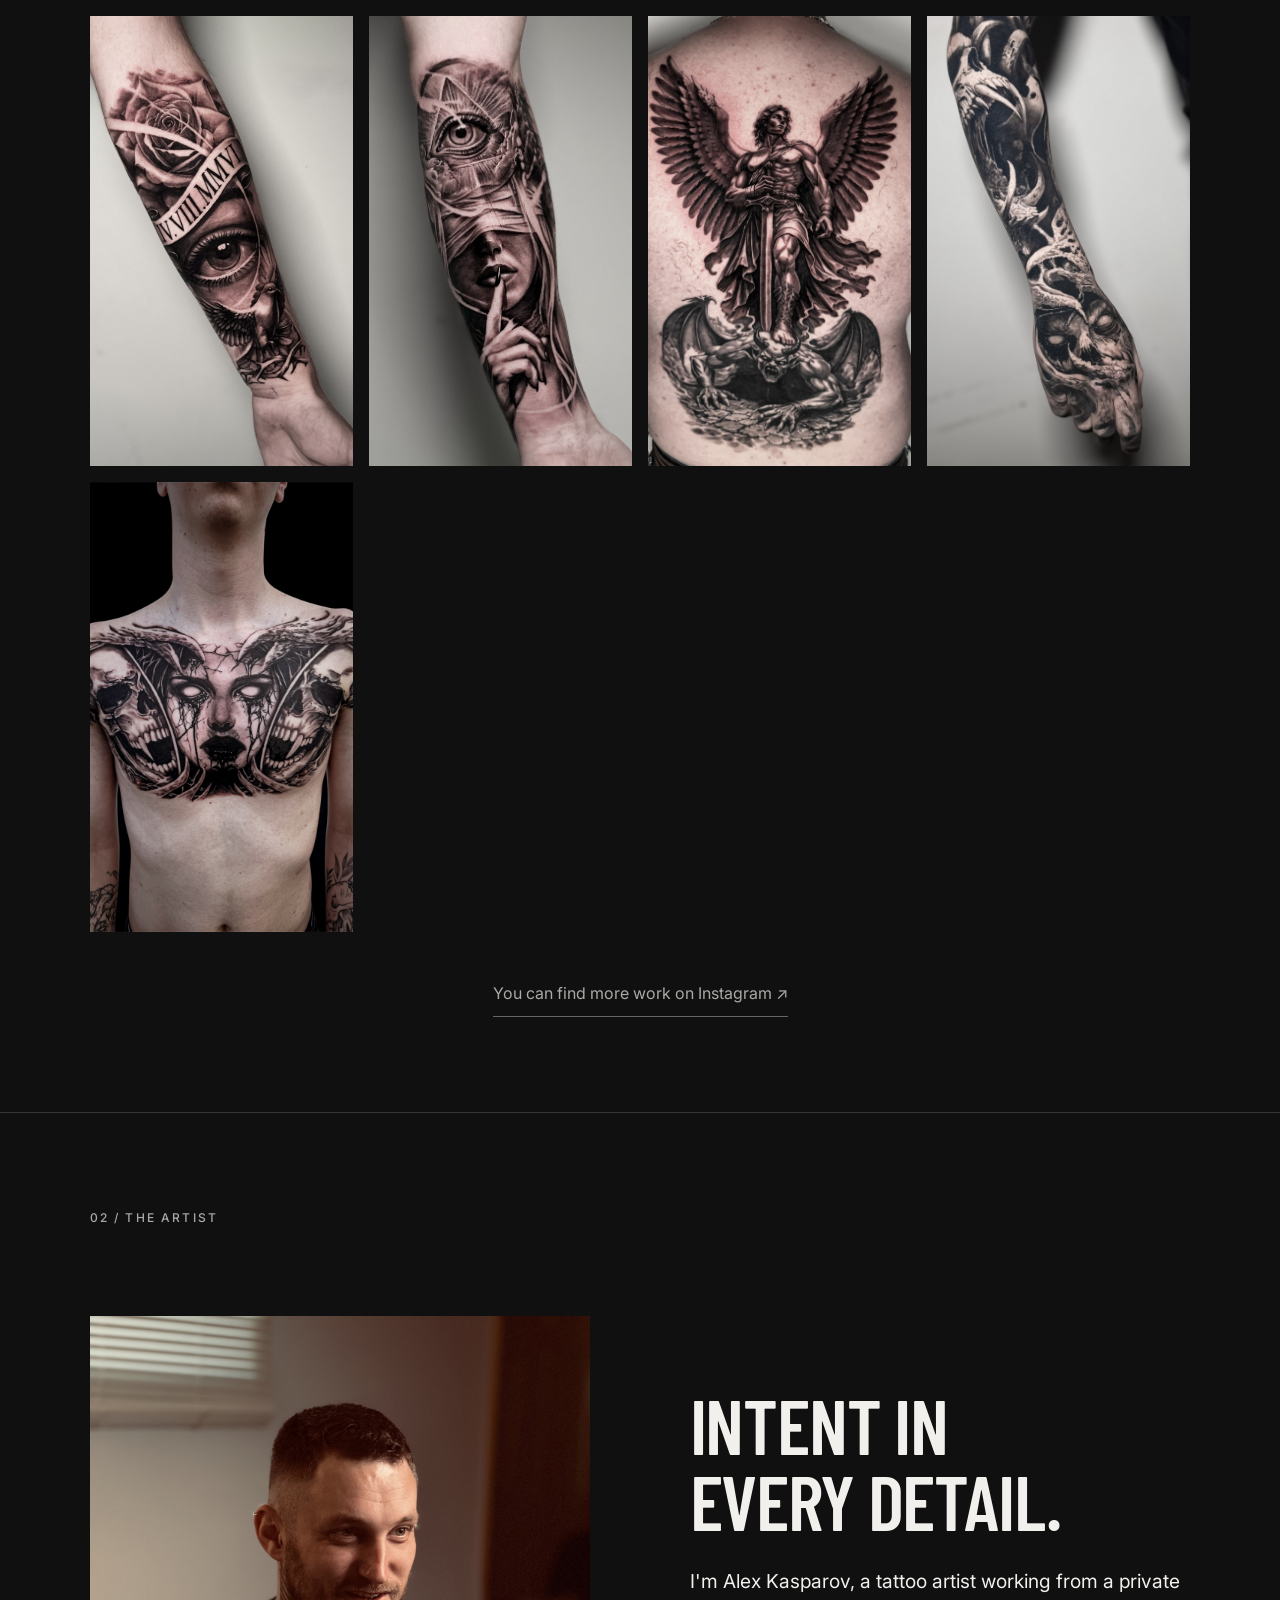
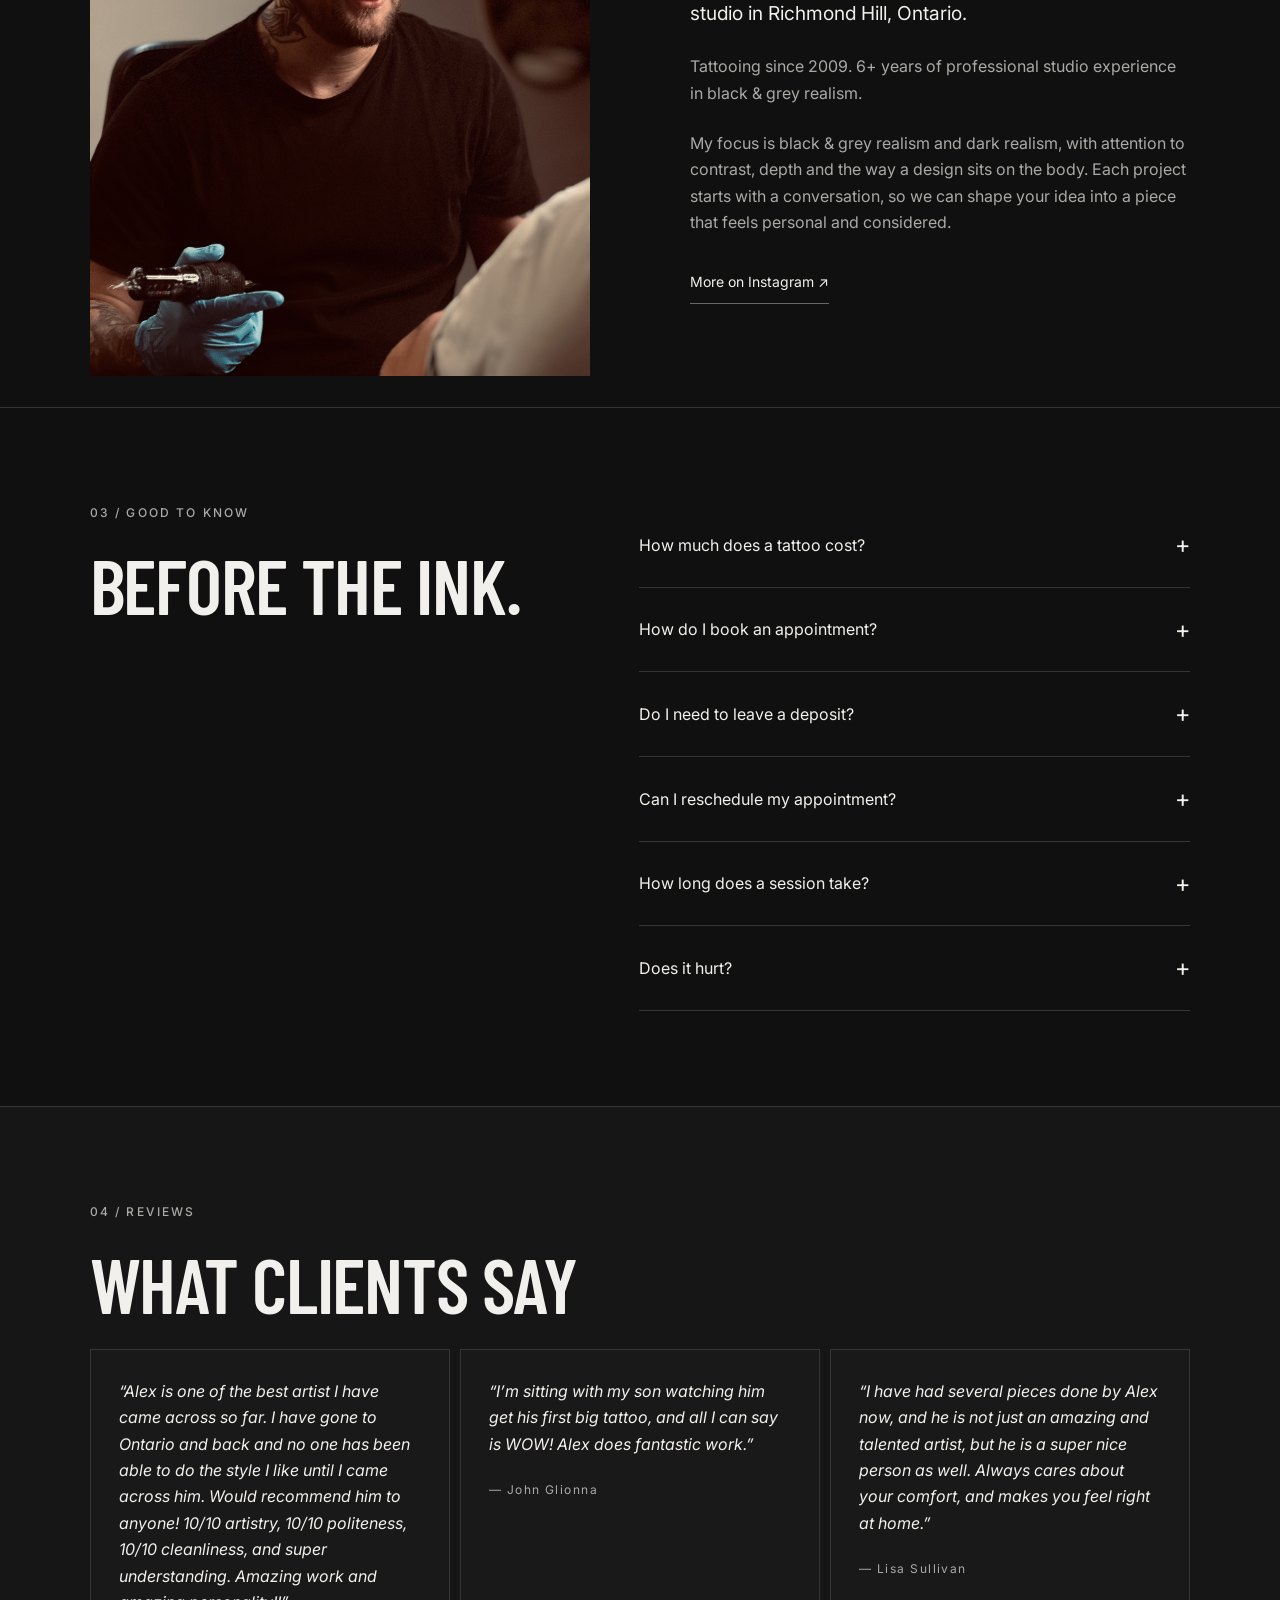
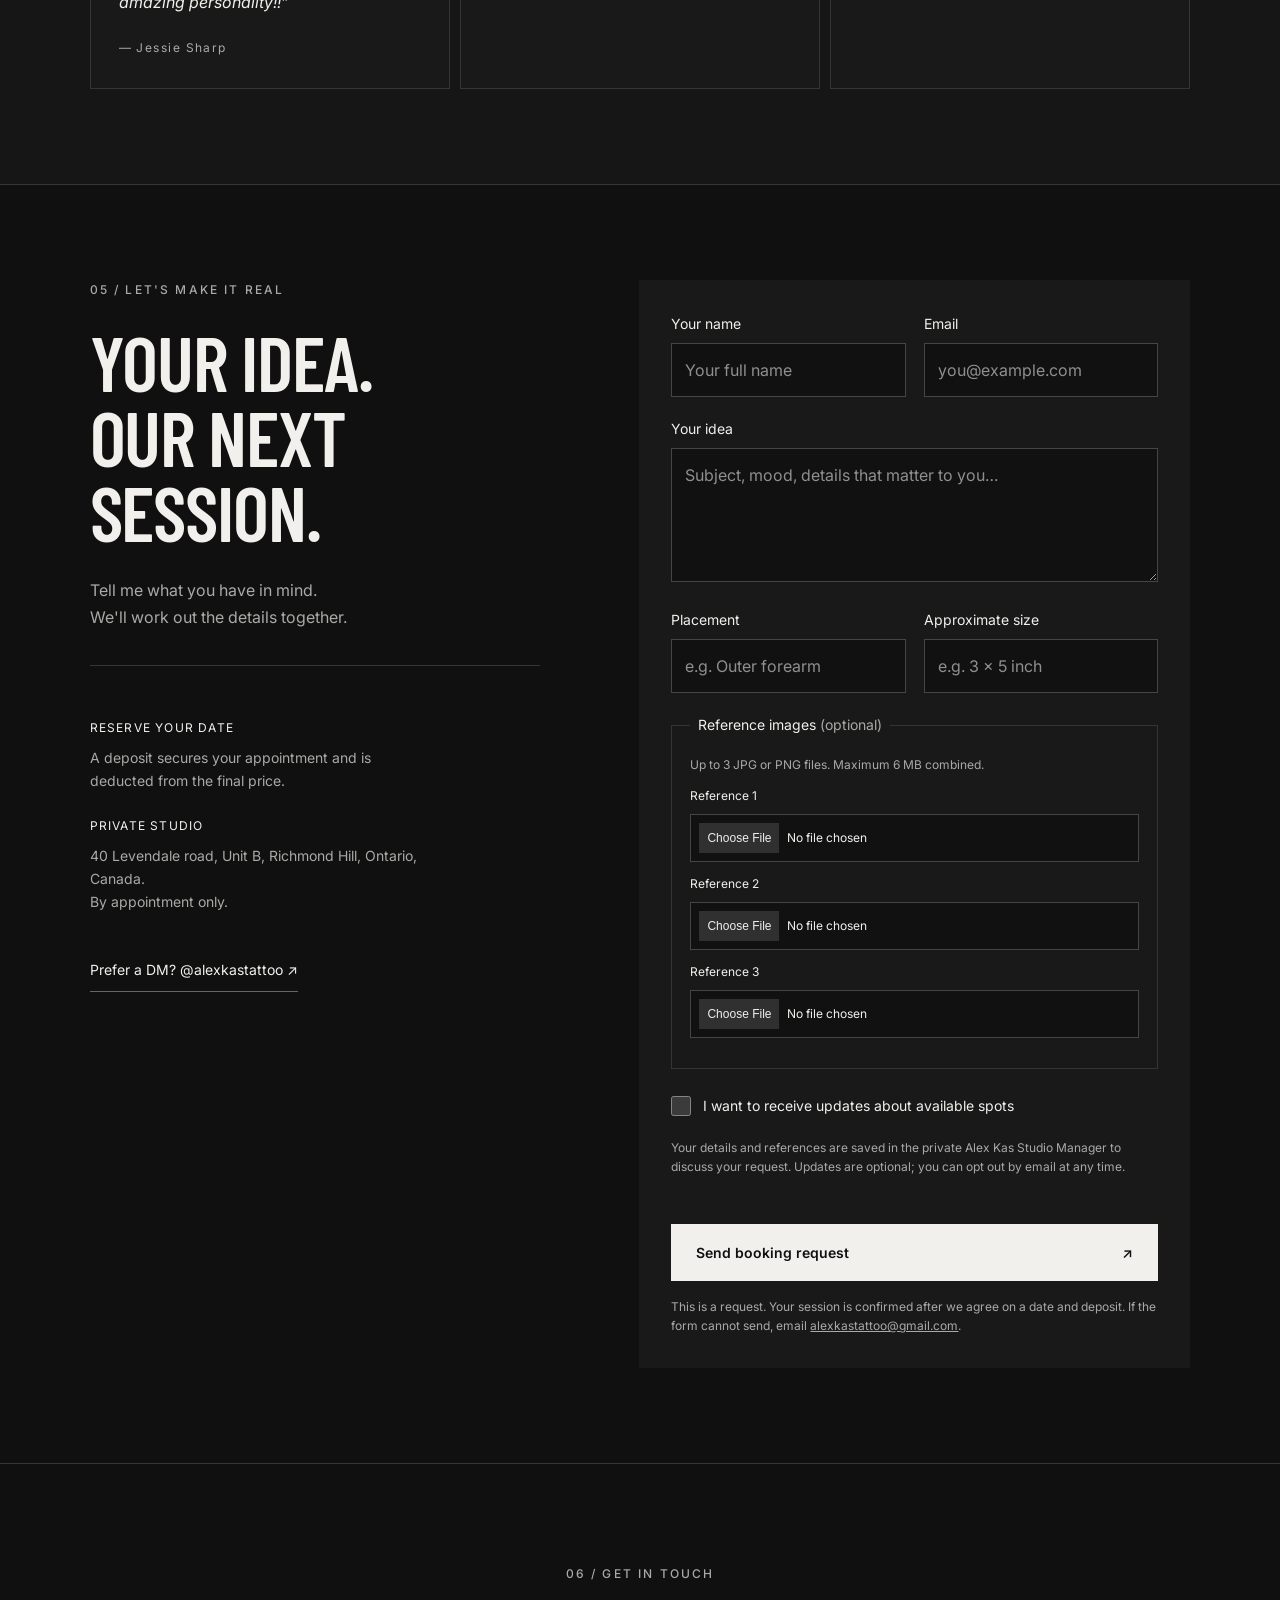
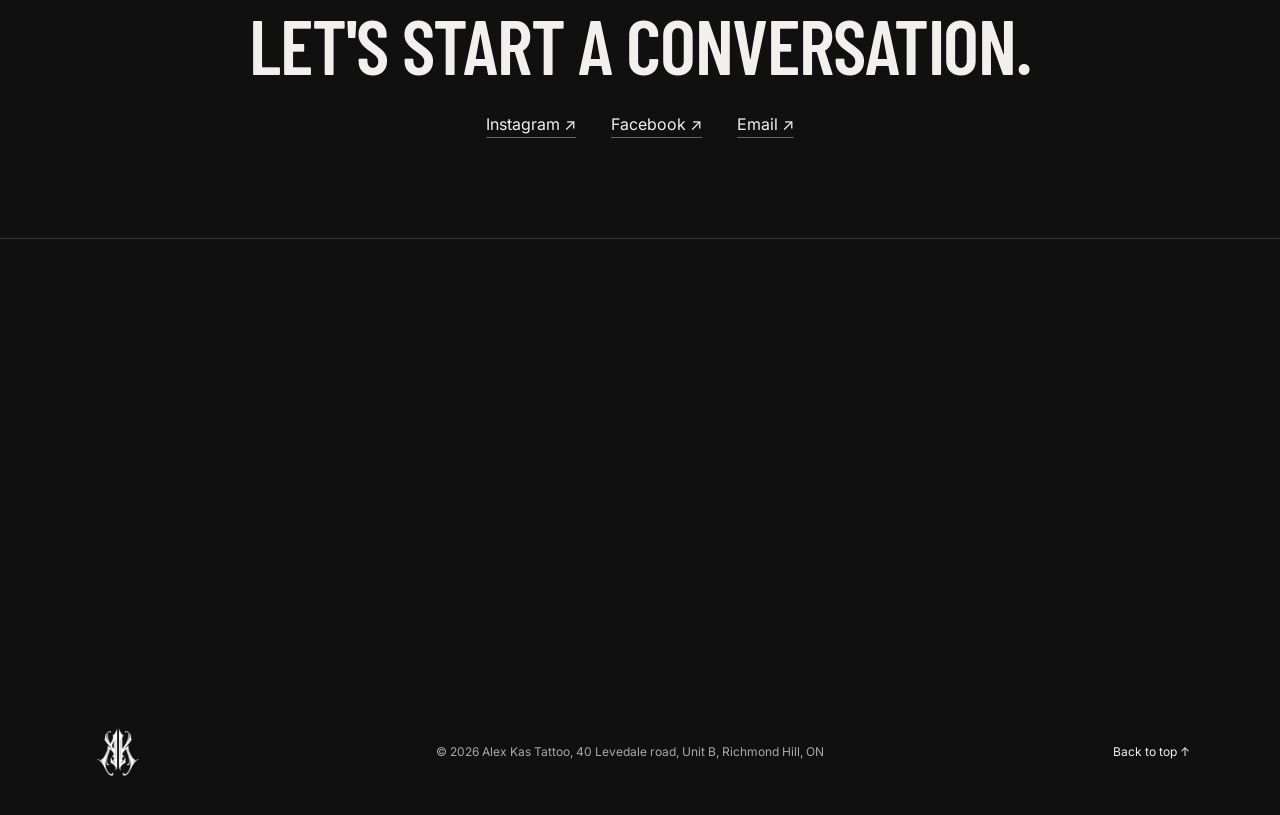
==== commit 62affb82: "update address" ====
--- a/index.html
+++ b/index.html
@@ -20,7 +20,7 @@
   <link rel="preconnect" href="https://fonts.gstatic.com" crossorigin>
   <link href="https://fonts.googleapis.com/css2?family=Barlow+Condensed:wght@500;600;700&family=Inter:wght@400;500;600&display=swap" rel="stylesheet">
   <link rel="stylesheet" href="styles.css">
-  <title>Alex Kas | Black and Grey Realism Tattoo Richmond Hill Ontario</title>
+  <title>Alex Kas Tattoo| Black and Grey Realism Tattoo Richmond Hill Ontario</title>
   <meta name="description" content="Black and grey realism tattoo Richmond Hill by Alex Kas. Dark realism in a private Ontario studio. Explore the portfolio and request a session.">
   <link rel="canonical" href="https://alexkastattoo.ca/">
   <meta property="og:type" content="website">
@@ -30,7 +30,33 @@
   <meta property="og:title" content="Alex Kas | Black and Grey Realism Tattoo Richmond Hill">
   <meta property="og:description" content="Black & grey. Dark realism. Private studio in Richmond Hill, Ontario. Explore the work and book a session.">
   <!-- Before launch: add og:image with an absolute URL to your own 1200x630 social preview photograph. -->
-  <script src="script.js" defer></script>
+  <script src="script.js?v=requests-2" defer></script>
+<style>#booking-receipt{padding:28px;border:2px solid #82cb9e;background:#183625;color:#fff;scroll-margin:25vh}#booking-receipt h2{color:#fff;font-size:1.6rem;margin:0 0 12px}#booking-form[hidden]{display:none}</style>
+
+<script type="application/ld+json">
+{
+  "@context": "https://schema.org",
+  "@type": "TattooParlor",
+  "name": "Alex Kas Tattoo",
+  "description": "Black & grey realism tattoo studio in Richmond Hill, Ontario. Private studio, by appointment only.",
+  "url": "https://www.alexkastattoo.ca/",
+  "email": "info@alexkastattoo.ca",
+  "priceRange": "$$",
+  "image": "https://www.alexkastattoo.ca/images/alex_work.jpg",
+  "address": {
+    "@type": "PostalAddress",
+    "streetAddress": "40 Levendale Road",
+    "addressLocality": "Richmond Hill",
+    "addressRegion": "ON",
+    "postalCode": "L4C 4H2",
+    "addressCountry": "CA"
+  },
+  "sameAs": [
+    "https://www.instagram.com/alexkastattoo/"
+  ]
+}
+</script>
+
 </head>
 <body>
   <a class="skip" href="#main">Skip to content</a>
@@ -38,7 +64,7 @@
   <header class="header">
     <a class="brand" href="#home" aria-label="Alex Kas home">
       <img class="brand-logo" src="images/AK_White.png" alt="Alex Kas logo" width="56" height="56" fetchpriority="high">
-      <span>ALEX KAS<br><small>TATTOO ARTIST</small></span>
+      <span>ALEX KAS TATTOO<br><small>TATTOO ARTIST</small></span>
     </a>
     <nav aria-label="Main navigation">
       <a href="#portfolio">Work</a>
@@ -53,7 +79,7 @@
       <div class="hero-shade"></div>
       <div class="hero-copy">
         <p class="eyebrow">PRIVATE STUDIO / RICHMOND HILL, ON</p>
-        <h1>ALEX KAS<span>BLACK &amp; GREY.<br>DARK REALISM.</span></h1>
+        <h1>ALEX KAS TATTOO<span>BLACK &amp; GREY.<br>DARK REALISM.</span></h1>
         <p>Depth. Contrast. Detail.<br>Tattoos with a presence of their own.</p>
         <a class="button" href="#booking">Book a session <span>↗</span></a>
         <a class="text-link" href="#portfolio">Explore the work ↓</a>
@@ -150,7 +176,7 @@
           <dt>RESERVE YOUR DATE</dt>
           <dd>A deposit secures your appointment and is deducted from the final price.</dd>
           <dt>PRIVATE STUDIO</dt>
-          <dd>Richmond Hill, Ontario, Canada.<br>By appointment only.</dd>
+          <dd>40 Levendale road, Unit B, Richmond Hill, Ontario, Canada.<br>By appointment only.</dd>
         </dl>
         <a class="text-link" href="https://www.instagram.com/alexkastattoo/" target="_blank" rel="noopener noreferrer">Prefer a DM? @alexkastattoo ↗</a>
       </div>
@@ -178,7 +204,7 @@
         <noscript><p class="form-note">Enable JavaScript to send a request, or email Alex Kas.</p></noscript>
         <p id="booking-status" role="status" aria-live="polite"></p><button class="button" type="submit" disabled>Send booking request <span>↗</span></button>
         <p class="form-note">This is a request. Your session is confirmed after we agree on a date and deposit. If the form cannot send, email <a href="mailto:alexkastattoo@gmail.com">alexkastattoo@gmail.com</a>.</p>
-      </form>
+      </form><section id="booking-receipt" hidden tabindex="-1" aria-labelledby="booking-receipt-title"><h2 id="booking-receipt-title">✓ Request received</h2><p>Alex will follow up by email.</p><p id="booking-receipt-reference"></p></section>
     </section>
 
     <section class="section contact" id="contact">
@@ -196,7 +222,7 @@
 
   <footer>
     <a class="footer-brand" href="#home"><img class="brand-logo" src="images/AK_White.png" alt="Alex Kas logo" width="56" height="56" fetchpriority="high"></a>
-    <p>© 2026 Alex Kas, Richmond Hill, ON</p>
+    <p>© 2026 Alex Kas Tattoo, 40 Levedale road, Unit B, Richmond Hill, ON</p>
     <a href="#home">Back to top ↑</a>
   </footer>
 
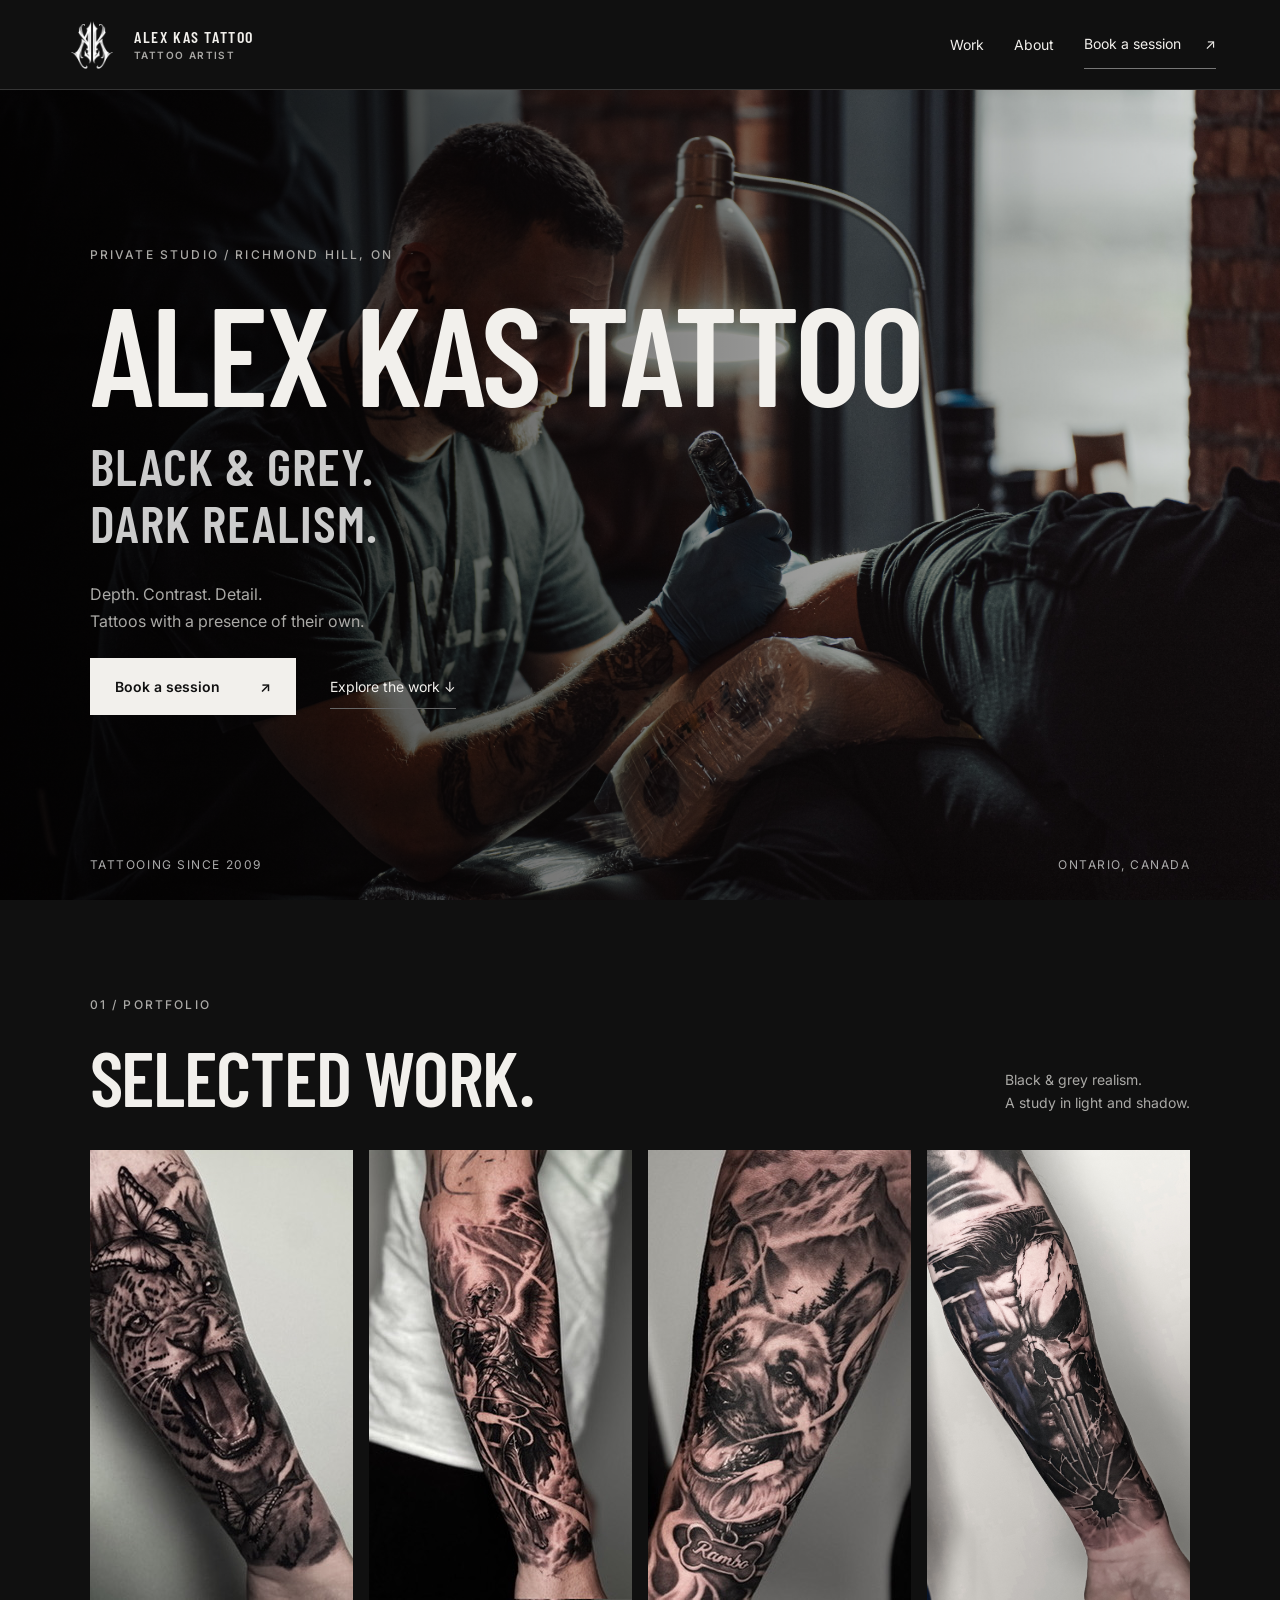
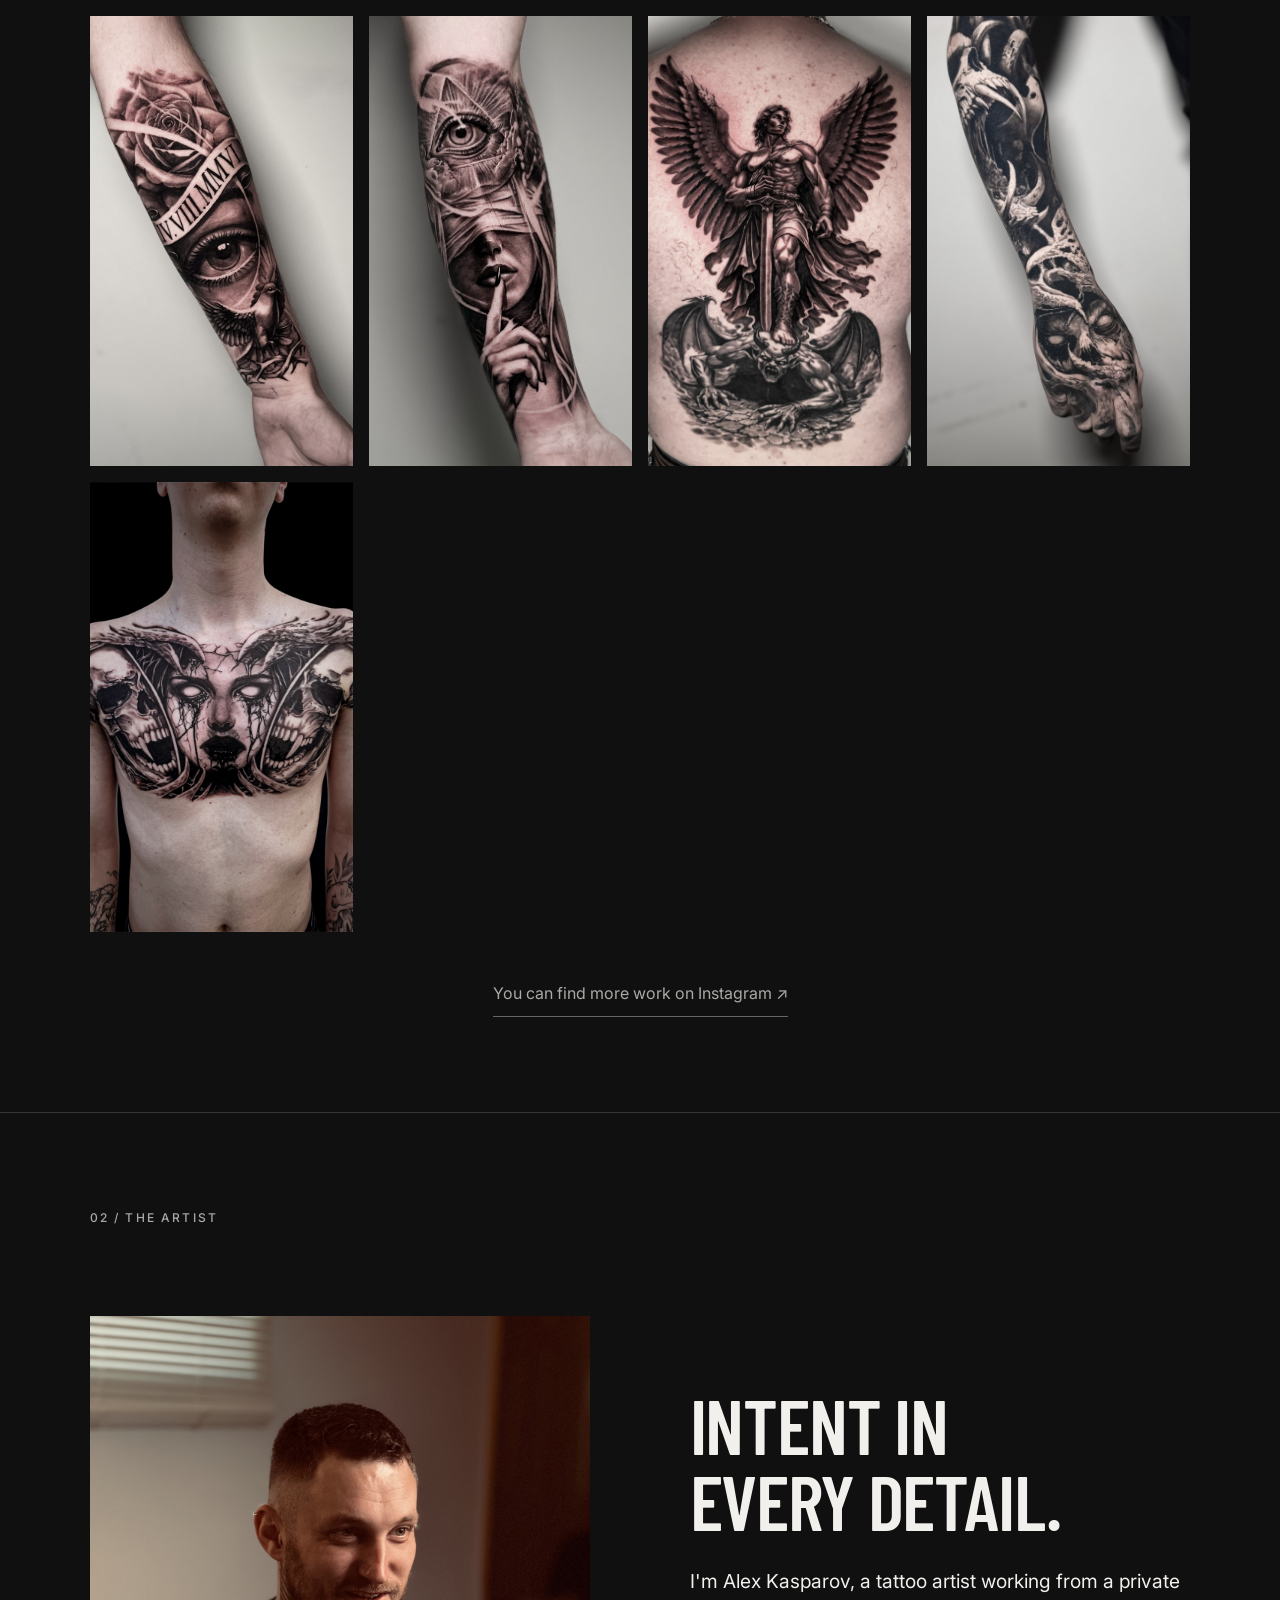
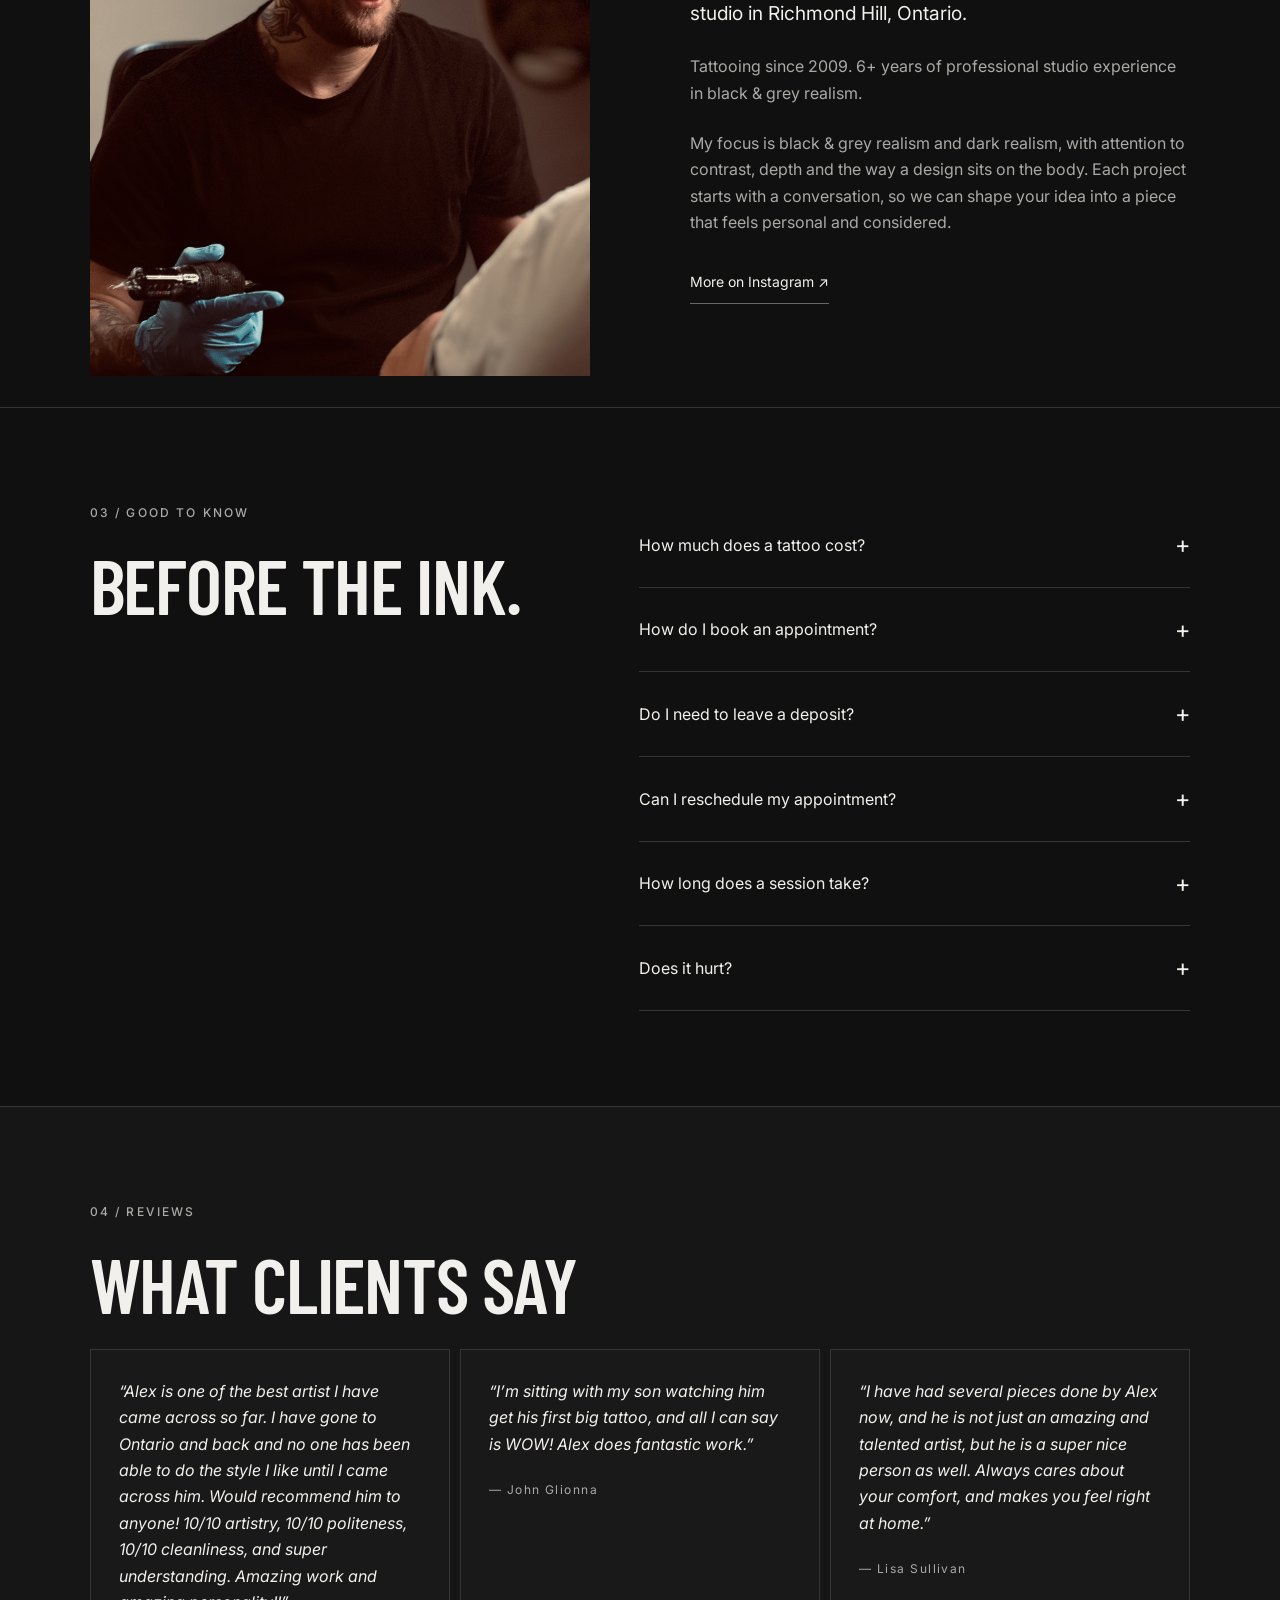
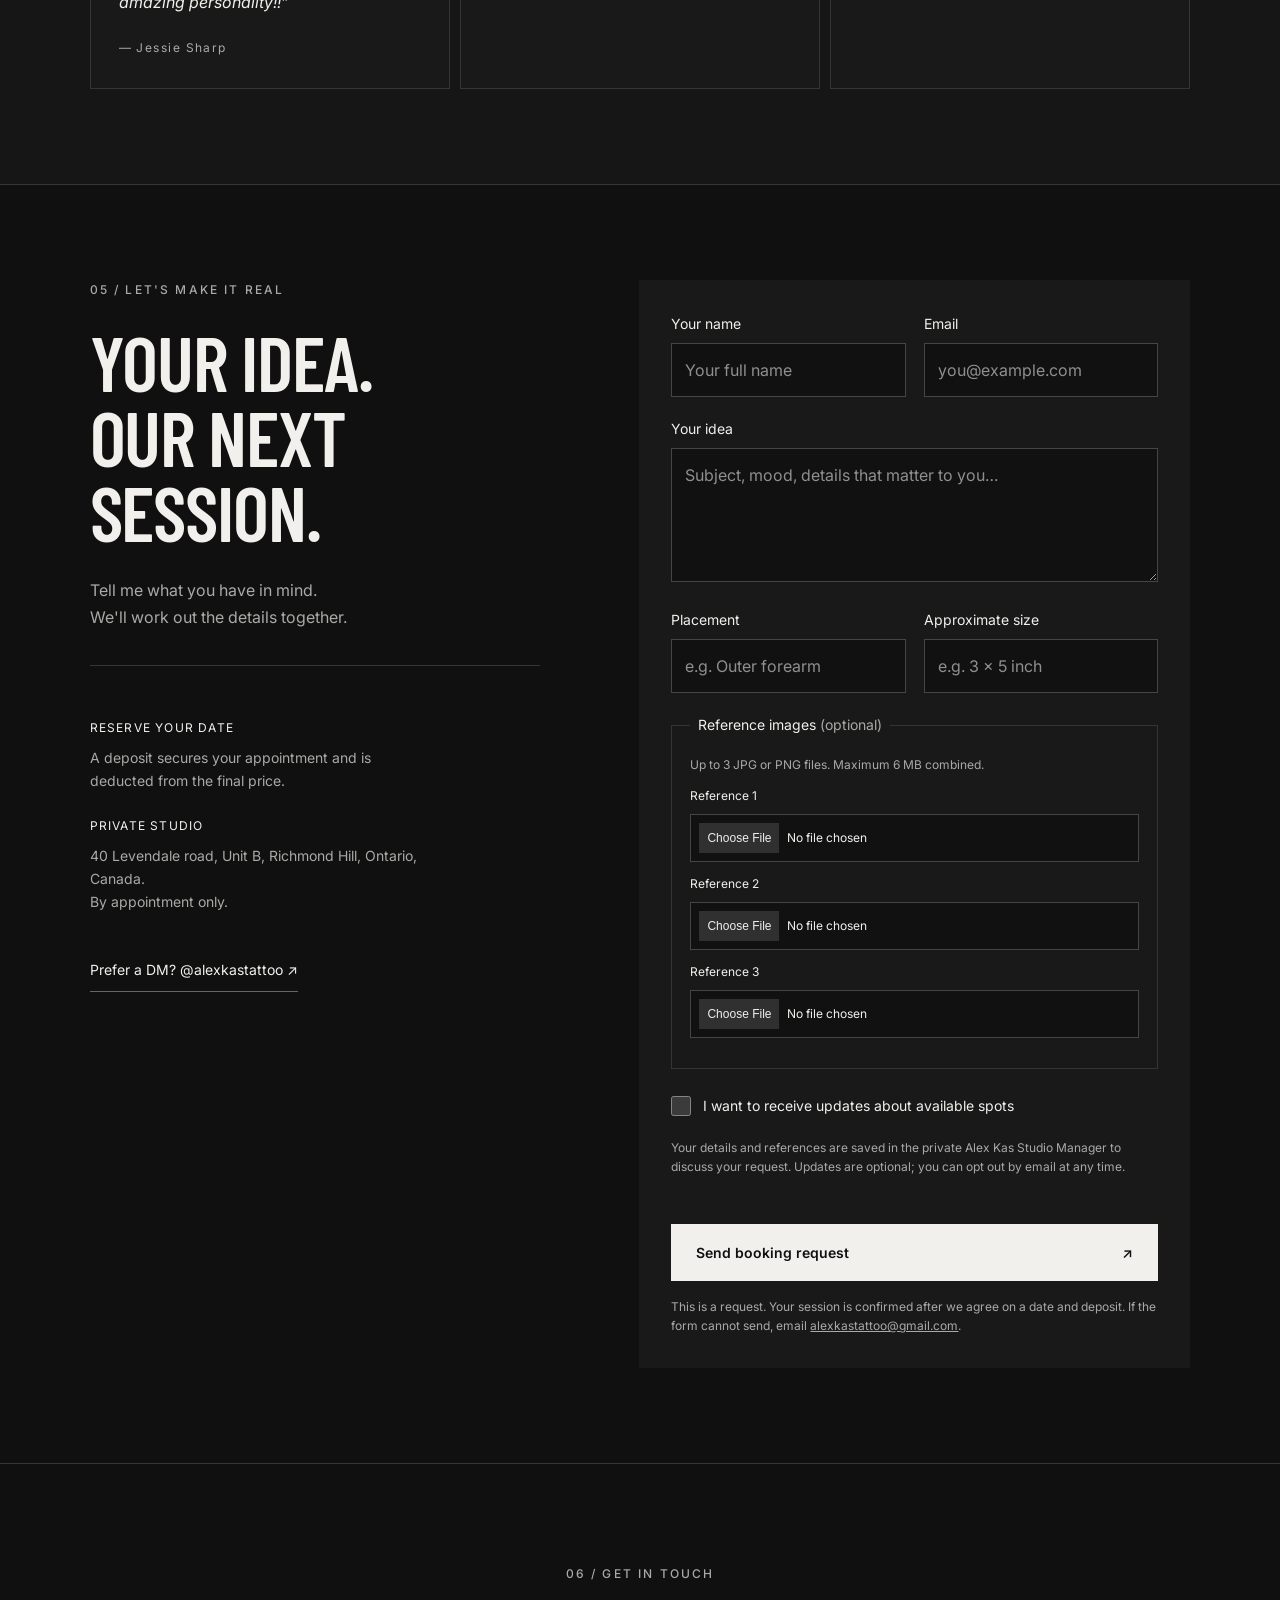
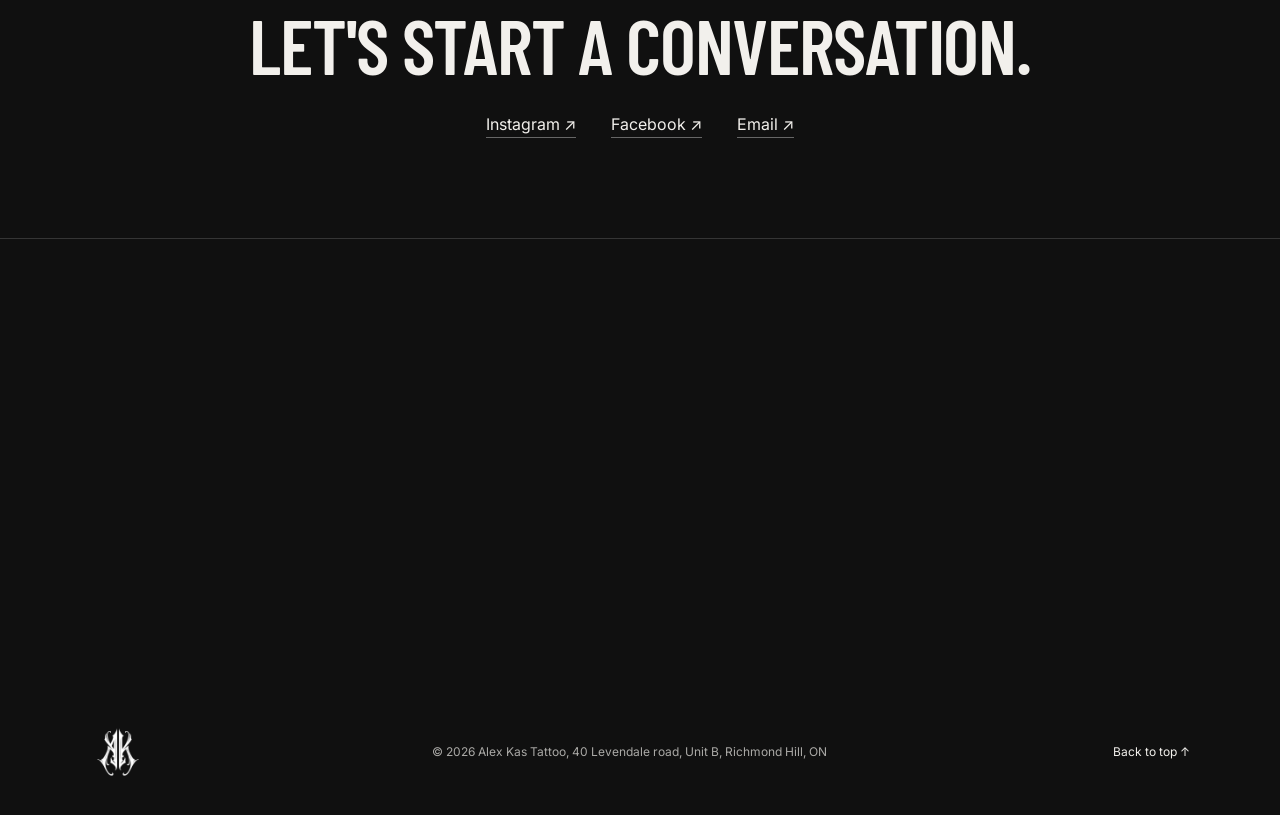
==== commit 4cd69147: "Update index.html" ====
--- a/index.html
+++ b/index.html
@@ -222,7 +222,7 @@
 
   <footer>
     <a class="footer-brand" href="#home"><img class="brand-logo" src="images/AK_White.png" alt="Alex Kas logo" width="56" height="56" fetchpriority="high"></a>
-    <p>© 2026 Alex Kas Tattoo, 40 Levedale road, Unit B, Richmond Hill, ON</p>
+    <p>© 2026 Alex Kas Tattoo, 40 Levendale road, Unit B, Richmond Hill, ON</p>
     <a href="#home">Back to top ↑</a>
   </footer>
 
